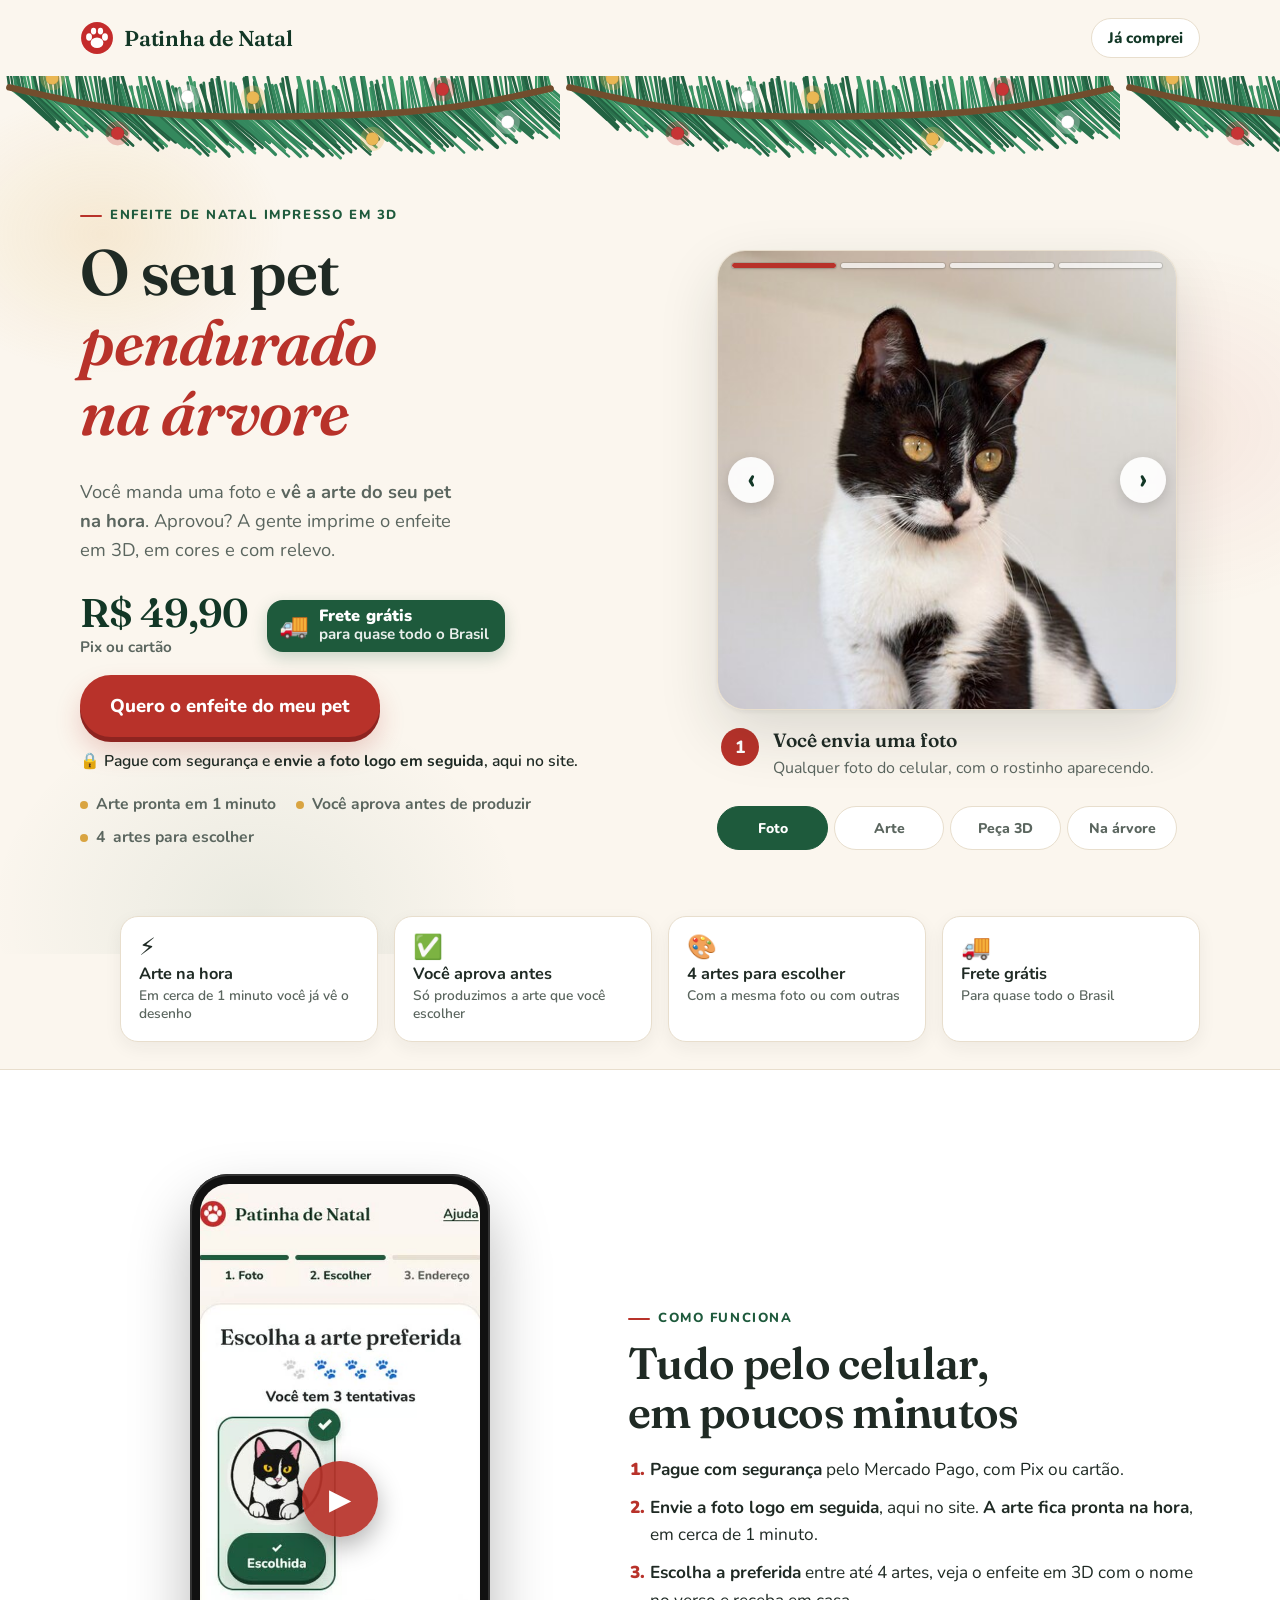
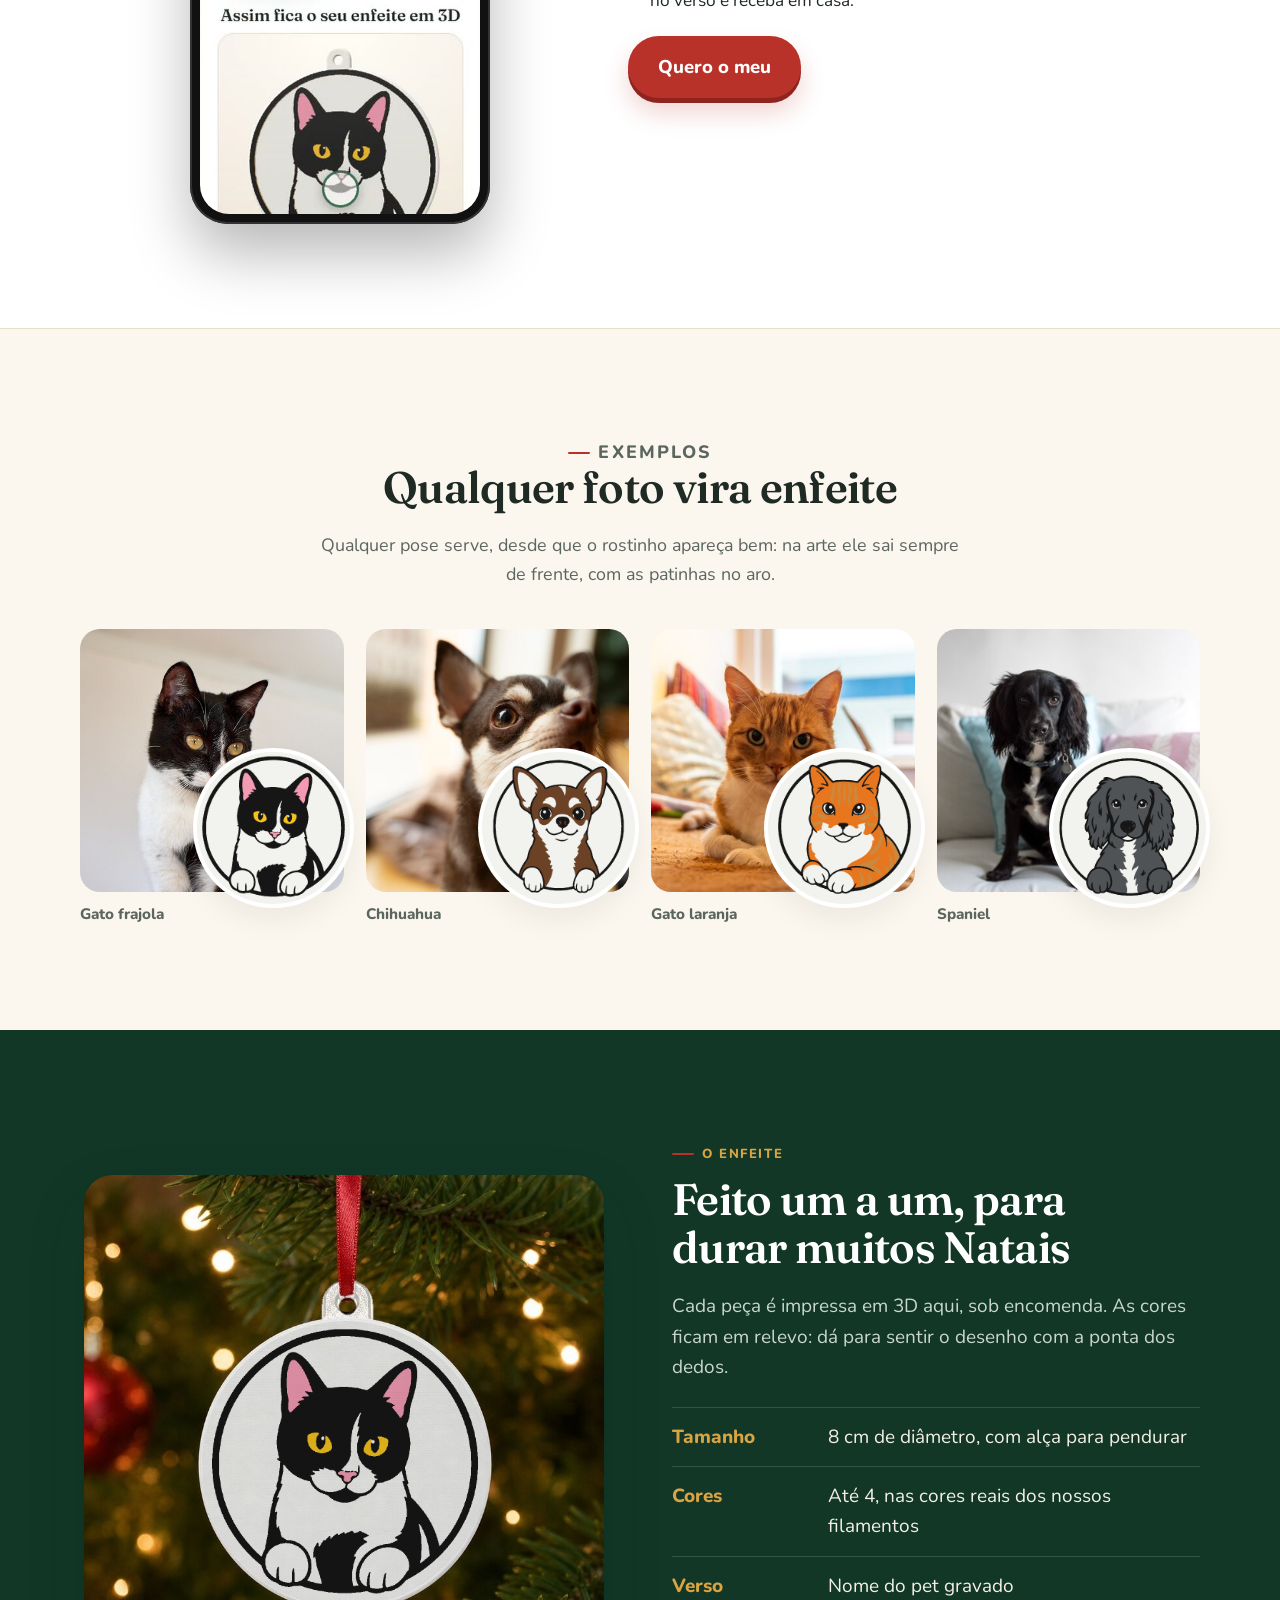
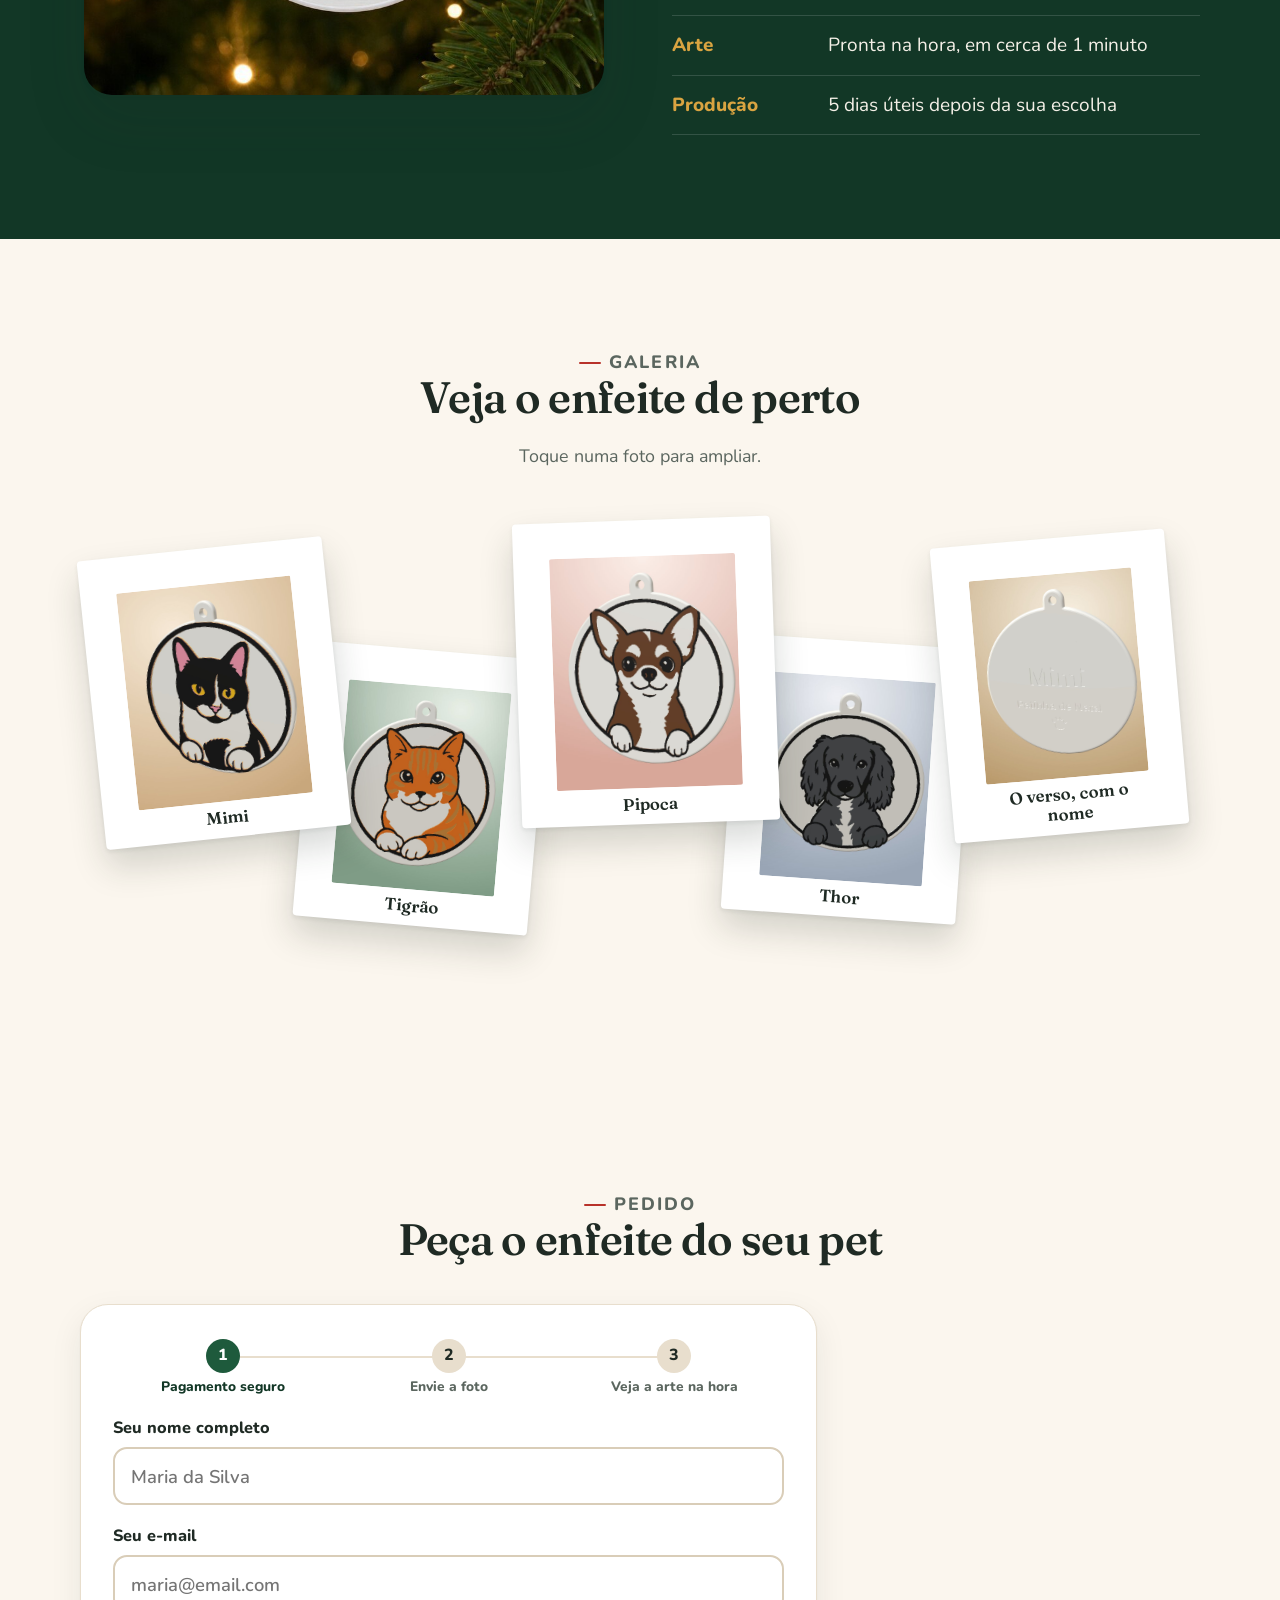
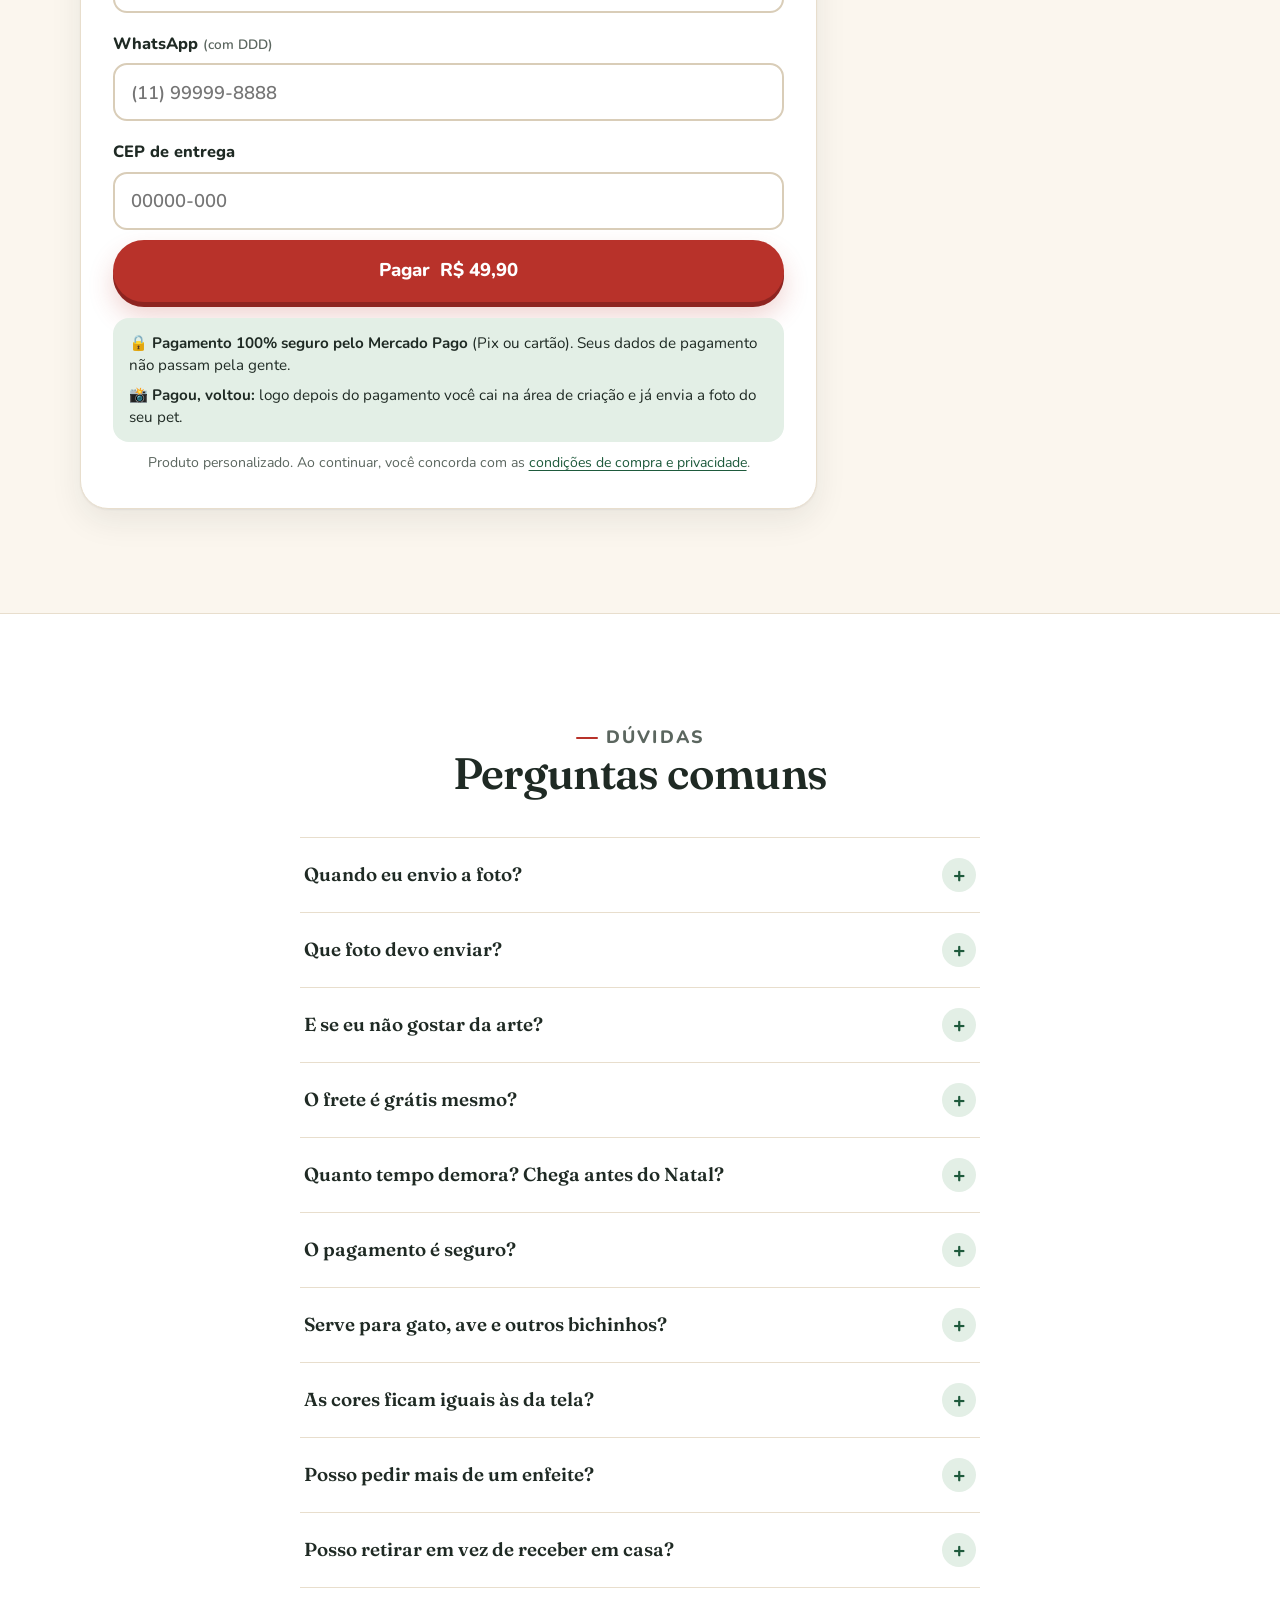
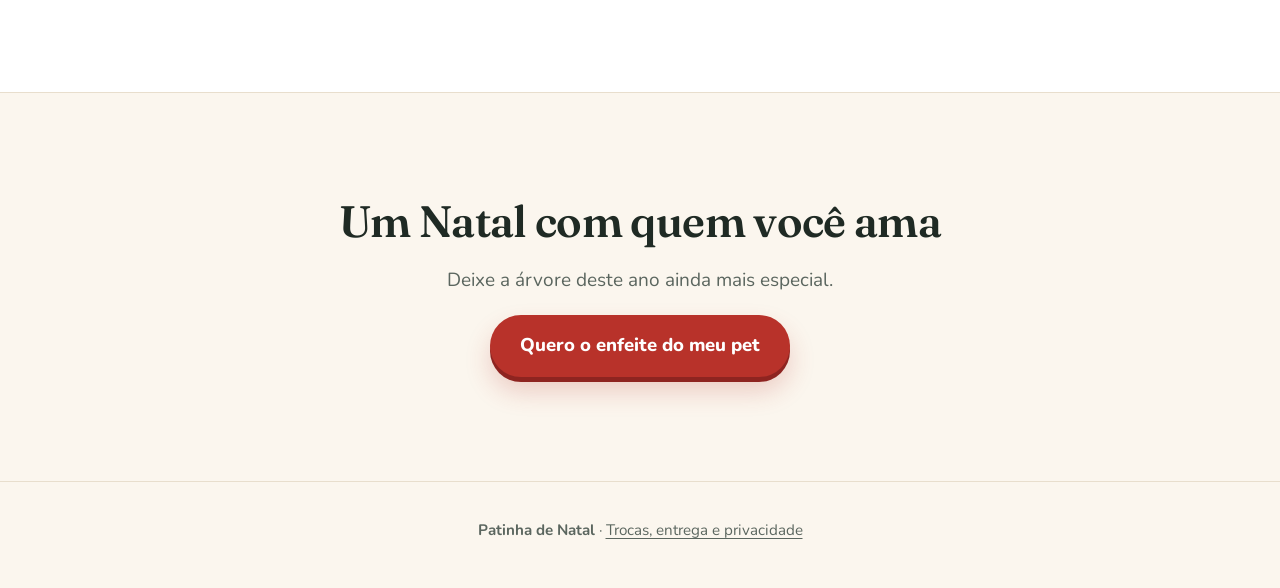
==== site/index.html @ 8779e6a4 "Arte na hora em destaque, nome no verso logo após escolher a arte, dicas sem sobreposição - Faixa de" ====
<!doctype html>
<html lang="pt-BR">
<head>
  <meta charset="utf-8">
  <meta name="viewport" content="width=device-width, initial-scale=1">
  <title>Patinha de Natal — o enfeite de Natal com a carinha do seu pet</title>
  <meta name="description" content="Envie uma foto do seu pet e receba em casa um enfeite de árvore de Natal impresso em 3D, com a carinha dele em relevo e cores.">
  <meta property="og:title" content="O enfeite de Natal com a carinha do seu pet">
  <meta property="og:description" content="Envie a foto, escolha a arte e receba em casa o enfeite impresso em 3D.">
  <meta property="og:image" content="img/exemplo-4-arte.png">
  <meta name="theme-color" content="#fbf6ee">
  <link rel="icon" href="img/favicon.svg" type="image/svg+xml">
  <link rel="preconnect" href="https://fonts.googleapis.com">
  <link rel="preconnect" href="https://fonts.gstatic.com" crossorigin>
  <link href="https://fonts.googleapis.com/css2?family=Fraunces:opsz,wght@9..144,600&family=Nunito:wght@600;700;800&display=swap" rel="stylesheet">
  <link rel="stylesheet" href="css/style.css">
</head>
<body>
  <div class="testbar" id="testbar" hidden>MODO DE TESTE ligado — os pedidos não são cobrados</div>

  <header class="topbar">
    <div class="wrap">
      <a class="brand" href="index.html"><img src="img/favicon.svg" alt="" width="34" height="34"><span data-marca>Patinha de Natal</span></a>
      <button class="pill" id="open-recover" type="button">Já comprei</button>
    </div>
  </header>

  <div class="resume" id="resume" hidden>
    <div class="wrap"><span id="resume-text"></span><a class="btn sm green" id="resume-go" href="criar.html"></a></div>
  </div>

  <main>
    <!-- topo -->
    <section class="hero">
      <div class="garland" aria-hidden="true"></div>
      <div class="wrap hero-grid">
        <div class="hero-copy">
          <p class="eyebrow">Enfeite de Natal impresso em 3D</p>
          <h1>O seu pet <em>pendurado na árvore</em></h1>
          <p class="lead">Você manda uma foto e <b>vê a arte do seu pet na hora</b>. Aprovou? A gente imprime o enfeite em 3D, em cores e com relevo.</p>
        </div>
        <div class="hero-offer">
          <p class="notice" data-aviso hidden></p>
          <div class="offer">
            <div class="price">
              <strong data-price>R$ 49,90</strong>
              <span>Pix ou cartão</span>
            </div>
            <p class="free-ship"><span aria-hidden="true">🚚</span> <b data-frete>Frete grátis</b><span data-frete-sub>para quase todo o Brasil</span></p>
          </div>
          <a class="btn hero-cta" href="#comprar">Quero o enfeite do meu pet</a>
          <p class="pay-then">🔒 Pague com segurança e <b>envie a foto logo em seguida</b>, aqui no site.</p>
          <ul class="trust">
            <li>Arte pronta em 1 minuto</li>
            <li>Você aprova antes de produzir</li>
            <li><span data-credits>4</span> artes para escolher</li>
          </ul>
        </div>

        <div class="stage" id="stage" aria-label="Da foto ao enfeite: veja a transformação">
          <div class="stage-frame">
            <div class="stage-bars" aria-hidden="true"><i></i><i></i><i></i><i></i></div>
            <div class="stage-layer stage-photo on" data-step="0"><img src="img/exemplo-4-foto.jpg" alt="Foto de um gato preto e branco de olhos amarelos"></div>
            <div class="stage-layer stage-art" data-step="1"><img src="img/exemplo-4-arte.png" alt="A arte criada a partir da foto"></div>
            <div class="stage-layer stage-3d" data-step="2" id="stage-3d"><div class="mockup stage-fallback"><img src="img/exemplo-4-arte.png" alt="O enfeite impresso"></div></div>
            <div class="stage-layer stage-tree" data-step="3"><div class="mockup"><img src="img/exemplo-4-arte.png" alt="O enfeite pendurado na árvore de Natal"></div></div>
            <div class="stage-scan" id="stage-scan"></div>
            <button class="stage-nav prev" type="button" data-nav="-1" aria-label="Etapa anterior">‹</button>
            <button class="stage-nav next" type="button" data-nav="1" aria-label="Próxima etapa">›</button>
            <span class="stage-hint" id="stage-hint" hidden><span aria-hidden="true">👆</span> Arraste para girar</span>
          </div>
          <div class="stage-caption" aria-live="polite">
            <span class="stage-num" id="stage-num">1</span>
            <div><strong id="stage-title">Você envia uma foto</strong><span id="stage-text">Qualquer foto do celular, com o rostinho aparecendo.</span></div>
          </div>
          <ol class="stage-steps">
            <li><button type="button" class="on" data-go="0">Foto</button></li>
            <li><button type="button" data-go="1">Arte</button></li>
            <li><button type="button" data-go="2">Peça 3D</button></li>
            <li><button type="button" data-go="3">Na árvore</button></li>
          </ol>
        </div>
      </div>
    </section>

    <!-- pontos fortes -->
    <section class="perks" aria-label="Por que pedir aqui">
      <ul class="wrap perks-grid">
        <li><span class="perk-ico" aria-hidden="true">⚡</span><b>Arte na hora</b><small>Em cerca de 1 minuto você já vê o desenho</small></li>
        <li><span class="perk-ico" aria-hidden="true">✅</span><b>Você aprova antes</b><small>Só produzimos a arte que você escolher</small></li>
        <li><span class="perk-ico" aria-hidden="true">🎨</span><b><span data-credits>4</span> artes para escolher</b><small>Com a mesma foto ou com outras</small></li>
        <li><span class="perk-ico" aria-hidden="true">🚚</span><b>Frete grátis</b><small>Para quase todo o Brasil</small></li>
      </ul>
    </section>

    <!-- como funciona (com o vídeo da criação) -->
    <section class="band" id="como-funciona">
      <div class="wrap video-grid">
        <div class="phone">
          <video id="demo-video" src="video/criacao.mp4" poster="video/criacao.jpg" muted loop playsinline preload="none" aria-label="Gravação da tela: a foto do gato vira arte e depois enfeite 3D"></video>
          <button class="video-play" type="button" id="video-play" aria-label="Assistir">▶</button>
        </div>
        <div class="video-copy">
          <p class="eyebrow">Como funciona</p>
          <h2>Tudo pelo celular, em poucos minutos</h2>
          <ol class="video-steps">
            <li><b>Pague com segurança</b> pelo Mercado Pago, com Pix ou cartão.</li>
            <li><b>Envie a foto logo em seguida</b>, aqui no site. <b>A arte fica pronta na hora</b>, em cerca de 1 minuto.</li>
            <li><b>Escolha a preferida</b> entre até <span data-credits>4</span> artes, veja o enfeite em 3D com o nome no verso e receba em casa.</li>
          </ol>
          <a class="btn" href="#comprar">Quero o meu</a>
        </div>
      </div>
    </section>

    <!-- exemplos -->
    <section id="exemplos">
      <div class="wrap">
        <div class="section-head">
          <p class="eyebrow">Exemplos</p>
          <h2>Qualquer foto vira enfeite</h2>
          <p>Qualquer pose serve, desde que o rostinho apareça bem: na arte ele sai sempre de frente, com as patinhas no aro.</p>
        </div>
        <div class="gallery">
          <figure class="sample"><img class="photo" src="img/exemplo-4-foto.jpg" alt="Foto de um gato preto e branco" loading="lazy"><img class="art" src="img/exemplo-4-arte.png" alt="Arte do gato preto e branco" loading="lazy"><figcaption>Gato frajola</figcaption></figure>
          <figure class="sample"><img class="photo" src="img/exemplo-1-foto.jpg" alt="Foto de um chihuahua" loading="lazy"><img class="art" src="img/exemplo-1-arte.png" alt="Arte do chihuahua" loading="lazy"><figcaption>Chihuahua</figcaption></figure>
          <figure class="sample"><img class="photo" src="img/exemplo-2-foto.jpg" alt="Foto de um gato laranja" loading="lazy"><img class="art" src="img/exemplo-2-arte.png" alt="Arte do gato laranja" loading="lazy"><figcaption>Gato laranja</figcaption></figure>
          <figure class="sample"><img class="photo" src="img/exemplo-3-foto.jpg" alt="Foto de um cachorro preto" loading="lazy"><img class="art" src="img/exemplo-3-arte.png" alt="Arte do cachorro preto" loading="lazy"><figcaption>Spaniel</figcaption></figure>
        </div>
      </div>
    </section>

    <!-- o produto -->
    <section class="band-pine">
      <div class="wrap product">
        <div class="mockup product-media"><img src="img/exemplo-4-arte.png" alt="Enfeite com o gato frajola pendurado numa árvore de Natal" loading="lazy"></div>
        <div>
          <p class="eyebrow">O enfeite</p>
          <h2>Feito um a um, para durar muitos Natais</h2>
          <p class="muted">Cada peça é impressa em 3D aqui, sob encomenda. As cores ficam em relevo: dá para sentir o desenho com a ponta dos dedos.</p>
          <ul class="specs">
            <li><b>Tamanho</b><span><span data-tamanho>7 cm</span> de diâmetro, com alça para pendurar</span></li>
            <li><b>Cores</b><span>Até 4, nas cores reais dos nossos filamentos</span></li>
            <li><b>Verso</b><span>Nome do pet gravado</span></li>
            <li><b>Arte</b><span>Pronta na hora, em cerca de 1 minuto</span></li>
            <li><b>Produção</b><span><span data-prazo>5 dias úteis</span> depois da sua escolha</span></li>
          </ul>
        </div>
      </div>
    </section>

    <!-- galeria de fotos reais: troque os arquivos img/galeria-1.jpg … galeria-5.jpg -->
    <section class="gallery-sec" id="galeria">
      <div class="wrap">
        <div class="section-head">
          <p class="eyebrow">Galeria</p>
          <h2>Veja o enfeite de perto</h2>
          <p>Toque numa foto para ampliar.</p>
        </div>
        <div class="polaroids" id="polaroids">
          <figure class="polaroid p1"><button type="button" aria-label="Ampliar foto 1"><img src="img/galeria-1.jpg" alt="Enfeite impresso do gato Mimi" loading="lazy"></button><figcaption>Mimi</figcaption></figure>
          <figure class="polaroid p2"><button type="button" aria-label="Ampliar foto 2"><img src="img/galeria-2.jpg" alt="Enfeite impresso do gato Tigrão" loading="lazy"></button><figcaption>Tigrão</figcaption></figure>
          <figure class="polaroid p3"><button type="button" aria-label="Ampliar foto 3"><img src="img/galeria-3.jpg" alt="Enfeite impresso da cachorrinha Pipoca" loading="lazy"></button><figcaption>Pipoca</figcaption></figure>
          <figure class="polaroid p4"><button type="button" aria-label="Ampliar foto 4"><img src="img/galeria-4.jpg" alt="Enfeite impresso do cachorro Thor" loading="lazy"></button><figcaption>Thor</figcaption></figure>
          <figure class="polaroid p5"><button type="button" aria-label="Ampliar foto 5"><img src="img/galeria-5.jpg" alt="Verso do enfeite com o nome gravado" loading="lazy"></button><figcaption>O verso, com o nome</figcaption></figure>
        </div>
      </div>
    </section>

    <!-- comprar -->
    <section id="comprar">
      <div class="wrap">
        <div class="section-head">
          <p class="eyebrow">Pedido</p>
          <h2>Peça o enfeite do seu pet</h2>
        </div>
        <div class="buy">
          <form class="card" id="checkout" novalidate>
            <ol class="flow" aria-label="Como funciona a compra">
              <li class="on"><span>1</span>Pagamento seguro</li>
              <li><span>2</span>Envie a foto</li>
              <li><span>3</span>Veja a arte na hora</li>
            </ol>
            <p class="alert info" data-aviso hidden></p>
            <div class="alert error" id="checkout-error" hidden role="alert"></div>
            <fieldset class="qty" id="qty" hidden>
              <legend>Quantos enfeites?</legend>
              <div class="qty-grid">
                <label class="qty-opt"><input type="radio" name="qty" value="0" checked>
                  <span><b>1 enfeite</b><strong data-price>R$ 49,90</strong></span></label>
                <label class="qty-opt"><input type="radio" name="qty" value="1">
                  <span><i class="qty-tag">🎁 para presentear</i><b>2 enfeites</b><strong id="qty2-total">R$ 62,80</strong><small>o 2º por <span data-extra-price>R$ 12,90</span></small></span></label>
              </div>
              <p class="qty-note" id="qty-note" hidden>O 2º pode ser de outro pet ou igual ao 1º. Você decide depois do pagamento.</p>
            </fieldset>
            <label class="field"><span>Seu nome completo</span>
              <input name="name" autocomplete="name" required maxlength="120" placeholder="Maria da Silva"></label>
            <label class="field"><span>Seu e-mail</span>
              <input name="email" type="email" inputmode="email" autocomplete="email" required maxlength="160" placeholder="maria@email.com"></label>
            <label class="field"><span>WhatsApp <small>(com DDD)</small></span>
              <input name="whatsapp" type="tel" inputmode="numeric" autocomplete="tel-national" required placeholder="(11) 99999-8888"></label>
            <fieldset class="delivery" id="delivery" hidden>
              <legend>Como você quer receber?</legend>
              <label class="choice"><input type="radio" name="delivery" value="correios" checked>
                <span><b>📦 Receber em casa</b><small id="ship-choice-label">Frete grátis para quase todo o Brasil</small></span></label>
              <label class="choice"><input type="radio" name="delivery" value="retirada">
                <span><b>🏠 Retirar em Cosmópolis</b><small id="pickup-label">Sem frete</small></span></label>
            </fieldset>
            <label class="field" id="cep-field"><span>CEP de entrega</span>
              <input name="cep" inputmode="numeric" autocomplete="postal-code" required placeholder="00000-000"></label>
            <p class="small muted" id="quote-status" style="margin:-8px 0 14px" aria-live="polite"></p>
            <div class="totals" id="totals" hidden>
              <div><span>Enfeite personalizado</span><span data-price>R$ 49,90</span></div>
              <div id="row-extra" hidden><span>2º enfeite</span><span data-extra-price>R$ 12,90</span></div>
              <div id="row-ship"><span>Frete <small class="muted" id="quote-label"></small></span><span id="quote-shipping"></span></div>
              <div class="total"><span>Total</span><span id="quote-total"></span></div>
            </div>
            <button class="btn block" type="submit" id="checkout-btn">Pagar <span id="btn-total" data-price>R$ 49,90</span></button>
            <div class="secure-box">
              <p><b>🔒 Pagamento 100% seguro pelo Mercado Pago</b> (Pix ou cartão). Seus dados de pagamento não passam pela gente.</p>
              <p><b>📸 Pagou, voltou:</b> logo depois do pagamento você cai na área de criação e já envia a foto do seu pet.</p>
            </div>
            <p class="consent">Produto personalizado. Ao continuar, você concorda com as <a href="politicas.html" target="_blank">condições de compra e privacidade</a>.</p>
          </form>

          <aside class="deadlines" id="deadlines" hidden>
            <h3>Para chegar antes do Natal</h3>
            <p class="small muted" style="margin:0">Último dia recomendado para pedir, por região:</p>
            <ul id="deadline-list"></ul>
            <p class="small muted" style="margin:12px 0 0">Datas recomendadas, com base nos prazos médios de entrega (não garantidas).</p>
          </aside>
        </div>
      </div>
    </section>

    <!-- dúvidas -->
    <section class="band faq">
      <div class="narrow">
        <div class="section-head">
          <p class="eyebrow">Dúvidas</p>
          <h2>Perguntas comuns</h2>
        </div>
        <details><summary>Quando eu envio a foto?</summary><p>Logo depois do pagamento: o Mercado Pago te traz de volta para cá e você já envia a foto. Se fechar a página sem querer, toque em “Já comprei”, no alto do site, e informe o e-mail e o WhatsApp da compra.</p></details>
        <details><summary>Que foto devo enviar?</summary><p>Uma foto com o rostinho do pet de frente, com boa luz e só ele na foto. Foto de celular funciona muito bem; o fundo não importa.</p></details>
        <details><summary>E se eu não gostar da arte?</summary><p>Você cria até <span data-credits>4</span> artes, com a mesma foto ou com outras, e escolhe a preferida. Se nenhuma ficar do seu agrado, fale com a gente pelo WhatsApp antes de finalizar: a gente resolve com você e, se não der certo, devolve o valor. Só produzimos depois da sua escolha.</p></details>
        <details><summary>O frete é grátis mesmo?</summary><p>Sim, para quase todo o Brasil. Só quando o envio para o seu CEP custa mais de <span data-free-up>R$ 20,00</span> você paga a diferença, e o valor aparece antes de pagar, assim que você digita o CEP.</p></details>
        <details><summary>Quanto tempo demora? Chega antes do Natal?</summary><p>A arte fica pronta na hora: cerca de 1 minuto depois de enviar a foto. O enfeite impresso nós produzimos em até <span data-prazo>5 dias úteis</span> depois que você escolhe a arte; depois vem o prazo de entrega, que aparece quando você digita o CEP. As datas para chegar antes do Natal são recomendadas: o transporte não depende de nós, então não conseguimos garantir o dia exato. Se estiver em cima da hora, prefira retirar.</p></details>
        <details><summary>O pagamento é seguro?</summary><p>Sim. O pagamento é feito no Mercado Pago, com Pix ou cartão. Os dados do seu cartão vão direto para eles e nunca passam pela gente.</p></details>
        <details><summary>Serve para gato, ave e outros bichinhos?</summary><p>Sim. Você escolhe se é gato, cachorro, ave ou roedor, e a arte é feita pensando nos detalhes de cada um, como a cor dos olhos dos gatos.</p></details>
        <details><summary>As cores ficam iguais às da tela?</summary><p>A prévia já mostra as cores dos filamentos que usamos. Como a peça é impressa em plástico, com relevo, pode haver pequenas diferenças de tom.</p></details>
        <details><summary>Posso pedir mais de um enfeite?</summary><p>Pode: o 2º enfeite sai por <span data-extra-price>R$ 12,90</span>. Escolha “2 enfeites” no pedido ou adicione depois de criar a arte. Ele pode ser de outro pet ou igual ao primeiro (com outro nome no verso) e vai no mesmo pacote, sem frete a mais.</p></details>
        <details><summary>Posso retirar em vez de receber em casa?</summary><p>Pode, sem frete: a retirada é no Studio Lina Palma, Rua 7 de Setembro, 433, Centro, Cosmópolis (SP). Avisamos pelo WhatsApp quando estiver pronto.</p></details>
      </div>
    </section>

    <section class="closing">
      <div class="narrow">
        <h2>Um Natal com quem você ama</h2>
        <p>Deixe a árvore deste ano ainda mais especial.</p>
        <a class="btn" href="#comprar">Quero o enfeite do meu pet</a>
      </div>
    </section>
  </main>

  <footer>
    <div class="wrap">
      <p><strong data-marca>Patinha de Natal</strong> · <a href="politicas.html">Trocas, entrega e privacidade</a>
        <span data-whatsapp-wrap hidden> · <a data-whatsapp="Olá! Tenho uma dúvida sobre o enfeite do meu pet." target="_blank" rel="noopener">Fale no WhatsApp</a></span></p>
      <p class="small" data-legal></p>
    </div>
  </footer>

  <div class="sticky-cta" id="sticky"><a class="btn block" href="#comprar">Pedir agora · <span data-price>R$ 49,90</span></a></div>

  <dialog id="lightbox" class="lightbox" aria-label="Foto ampliada">
    <button class="close" type="button" aria-label="Fechar" data-close>×</button>
    <figure><img id="lb-img" alt=""><figcaption id="lb-cap"></figcaption></figure>
    <div class="lb-nav">
      <button type="button" class="pill" data-lb="-1" aria-label="Foto anterior">‹ Anterior</button>
      <span id="lb-count" class="muted small"></span>
      <button type="button" class="pill" data-lb="1" aria-label="Próxima foto">Próxima ›</button>
    </div>
  </dialog>

  <dialog id="recover">
    <button class="close" type="button" aria-label="Fechar" data-close>×</button>
    <form class="inner" id="recover-form" novalidate>
      <h3>Continuar meu pedido</h3>
      <p class="muted">Informe os mesmos dados que você usou na compra.</p>
      <div class="alert error" id="recover-error" hidden role="alert"></div>
      <label class="field"><span>E-mail</span><input name="email" type="email" inputmode="email" autocomplete="email" required></label>
      <label class="field"><span>WhatsApp <small>(com DDD)</small></span><input name="whatsapp" type="tel" inputmode="numeric" autocomplete="tel-national" required></label>
      <button class="btn green block" type="submit">Entrar</button>
    </form>
  </dialog>

  <script src="js/config.js"></script>
  <script src="js/api.js"></script>
  <script src="js/vendor/earcut.min.js" defer></script>
  <script src="js/ornament3d.js" defer></script>
  <script src="js/landing.js"></script>
  <script src="js/stage.js" defer></script>
  <script src="js/gallery.js" defer></script>
</body>
</html>
---- site/css/style.css ----
/* Patinha de Natal — estilos
   Princípios: letra grande e legível, um assunto por bloco, muito respiro,
   alinhamentos firmes. Pensado para funcionar bem até para quem tem pouca prática com celular. */

:root {
  --bg: #fbf6ee;
  --surface: #ffffff;
  --ink: #1f2a24;
  --muted: #5b665f;
  --pine: #1e5a3c;
  --pine-deep: #123726;
  --pine-soft: #e3efe6;
  --berry: #b8322a;
  --berry-deep: #8e2420;
  --gold: #d9a441;
  --gold-soft: #fbf0d9;
  --line: #e8decd;
  --radius: 20px;
  --radius-lg: 28px;
  --shadow: 0 1px 2px rgba(31, 42, 36, 0.06), 0 12px 32px rgba(31, 42, 36, 0.08);
  --shadow-lg: 0 2px 4px rgba(31, 42, 36, 0.06), 0 24px 60px rgba(31, 42, 36, 0.14);
  --font-title: "Fraunces", Georgia, "Times New Roman", serif;
  --font-body: "Nunito", system-ui, -apple-system, "Segoe UI", Roboto, sans-serif;
  --gutter: 20px;
  --section: clamp(56px, 9vw, 104px);

  /* nomes antigos, ainda usados por algumas telas */
  --cream: var(--bg);
  --paper: var(--surface);
  --green: var(--pine);
  --green-dark: var(--pine-deep);
  --green-soft: var(--pine-soft);
  --red: var(--berry);
  --red-dark: var(--berry-deep);
}

* { box-sizing: border-box; }
html { scroll-behavior: smooth; -webkit-text-size-adjust: 100%; }
body {
  margin: 0;
  background: var(--bg);
  color: var(--ink);
  font-family: var(--font-body);
  font-size: 18px;
  line-height: 1.6;
  -webkit-font-smoothing: antialiased;
}
img, canvas { max-width: 100%; display: block; }
h1, h2, h3 { font-family: var(--font-title); font-weight: 600; line-height: 1.1; margin: 0 0 0.45em; text-wrap: balance; letter-spacing: -0.015em; }
h1 { font-size: clamp(2.4rem, 7.2vw, 4rem); }
h2 { font-size: clamp(1.9rem, 4.8vw, 2.75rem); }
h3 { font-size: 1.3rem; font-weight: 600; letter-spacing: -0.005em; }
p { margin: 0 0 1em; }
a { color: var(--pine); text-underline-offset: 3px; }
[hidden] { display: none !important; }
::selection { background: var(--gold-soft); }

.wrap { width: min(1120px, 100% - 2 * var(--gutter)); margin-inline: auto; }
.narrow { width: min(680px, 100% - 2 * var(--gutter)); margin-inline: auto; }
.center { text-align: center; }
.muted { color: var(--muted); }
.small { font-size: 0.9rem; }
.eyebrow {
  display: inline-flex; align-items: center; gap: 8px; margin: 0 0 14px;
  font: 800 0.82rem/1 var(--font-body); letter-spacing: 0.12em; text-transform: uppercase; color: var(--pine);
}
.eyebrow::before { content: ""; width: 22px; height: 2px; background: var(--berry); border-radius: 2px; }

/* ── botões ── */
.btn {
  display: inline-flex; align-items: center; justify-content: center; gap: 10px;
  min-height: 62px; padding: 14px 30px;
  border: 0; border-radius: 999px; cursor: pointer;
  font: 800 1.16rem/1.2 var(--font-body); text-decoration: none; text-align: center;
  background: var(--berry); color: #fff;
  box-shadow: 0 5px 0 var(--berry-deep), 0 14px 26px rgba(184, 50, 42, 0.22);
  transition: transform 0.08s ease, box-shadow 0.08s ease, background 0.15s;
}
.btn:hover { background: #c63a31; }
.btn:active { transform: translateY(4px); box-shadow: 0 1px 0 var(--berry-deep); }
:is(.btn, .field input, .field select, .field textarea, .linklike, .chip, .species button, .stage-steps button, summary):focus-visible {
  outline: 4px solid var(--gold); outline-offset: 3px;
}
.btn.block { display: flex; width: 100%; }
.btn.green { background: var(--pine); box-shadow: 0 5px 0 var(--pine-deep), 0 14px 26px rgba(30, 90, 60, 0.2); }
.btn.green:hover { background: #236845; }
.btn.green:active { box-shadow: 0 1px 0 var(--pine-deep); }
.btn.ghost { background: var(--surface); color: var(--pine-deep); box-shadow: inset 0 0 0 2px var(--pine), 0 3px 0 rgba(18, 55, 38, 0.15); }
.btn.ghost:hover { background: var(--pine-soft); }
.btn.sm { min-height: 50px; padding: 10px 20px; font-size: 1.02rem; }
.btn[disabled] { opacity: 0.5; cursor: not-allowed; }
.linklike {
  background: none; border: 0; padding: 8px 4px; cursor: pointer;
  font: 700 1rem var(--font-body); color: var(--pine-deep); text-decoration: underline; text-underline-offset: 3px;
}
.pill {
  display: inline-flex; align-items: center; gap: 6px; padding: 9px 16px; border-radius: 999px;
  border: 1.5px solid var(--line); background: var(--surface); color: var(--pine-deep);
  font: 800 0.95rem var(--font-body); text-decoration: none; cursor: pointer;
}
.pill:hover { border-color: var(--pine); }

/* ── topo ── */
.topbar { padding: 18px 0; }
.topbar .wrap { display: flex; align-items: center; justify-content: space-between; gap: 12px; }
.brand { display: inline-flex; align-items: center; gap: 10px; font: 600 1.35rem var(--font-title); color: var(--pine-deep); text-decoration: none; letter-spacing: -0.01em; }
.brand img { width: 34px; height: 34px; }

/* ── seções ── */
section { padding: var(--section) 0; }
.section-head { max-width: 640px; margin: 0 auto 40px; text-align: center; }
.section-head p { color: var(--muted); font-size: 1.12rem; margin: 0; }
.band { background: var(--surface); border-block: 1px solid var(--line); }
.band-pine { background: var(--pine-deep); color: #f3efe6; }
.band-pine h2, .band-pine h3 { color: #fff; }
.band-pine .muted, .band-pine .section-head p { color: #c9d6cd; }
.band-pine .eyebrow { color: var(--gold); }

/* ── hero ── */
.hero { padding: 12px 0 var(--section); }
.hero-grid { display: grid; gap: 28px; align-items: center; grid-template-areas: "copy" "stage" "offer"; }
.hero-copy { grid-area: copy; }
.hero-offer { grid-area: offer; }
.stage { grid-area: stage; }
.hero-copy .lead { font-size: 1.2rem; color: var(--muted); max-width: 34ch; margin: 0; }
.offer { display: flex; flex-wrap: wrap; align-items: center; gap: 14px 22px; margin-bottom: 24px; }
.price { display: grid; gap: 2px; }
.price strong { font: 600 2.5rem/1 var(--font-title); color: var(--pine-deep); letter-spacing: -0.02em; }
.price span { font-weight: 700; color: var(--muted); font-size: 0.95rem; }
.trust { list-style: none; padding: 0; margin: 0; display: flex; flex-wrap: wrap; gap: 8px 20px; font-weight: 700; color: var(--muted); font-size: 0.98rem; }
.trust li { display: inline-flex; align-items: center; gap: 8px; }
.trust li::before { content: ""; width: 8px; height: 8px; border-radius: 50%; background: var(--gold); }
.notice { display: inline-flex; align-items: center; gap: 10px; margin: 0 0 22px; padding: 10px 16px; border-radius: 14px; background: var(--gold-soft); color: #6a4b0b; font-weight: 800; font-size: 0.98rem; }

/* ── palco da transformação: foto → arte → peça 3D → na árvore ── */
.stage { width: min(460px, 100%); margin-inline: auto; }
.stage-frame {
  position: relative; aspect-ratio: 1; border-radius: var(--radius-lg); overflow: hidden;
  background: radial-gradient(120% 90% at 50% 0%, #fffdf8 0%, #f3ebdd 100%);
  box-shadow: var(--shadow-lg); border: 1px solid var(--line);
}
.stage-layer { position: absolute; inset: 0; display: grid; place-items: center; opacity: 0; visibility: hidden; transition: opacity 0.7s ease, transform 0.9s cubic-bezier(.2,.7,.2,1), visibility 0s 0.7s; }
.stage-layer.on { opacity: 1; visibility: visible; transition: opacity 0.7s ease, transform 0.9s cubic-bezier(.2,.7,.2,1); }
.stage-photo img { width: 100%; height: 100%; object-fit: cover; transform: scale(1.04); transition: transform 3s ease; }
.stage-photo.on img { transform: scale(1); }
.stage-art { transform: scale(0.92); }
.stage-art.on { transform: scale(1); }
.stage-art img { width: 80%; border-radius: 50%; background: #fff; box-shadow: 0 10px 30px rgba(31, 42, 36, 0.12); }
.stage-3d canvas { width: 100% !important; height: 100% !important; cursor: grab; touch-action: pan-y; }
.stage-3d canvas:active { cursor: grabbing; }
.stage-fallback, .stage-tree .mockup { width: 100%; height: 100%; border-radius: 0; box-shadow: none; }
.stage-tree { transform: scale(1.06); }
.stage-tree.on { transform: scale(1); }
.stage-scan {
  position: absolute; inset: 0; pointer-events: none; opacity: 0; z-index: 2;
  background: linear-gradient(90deg, transparent 0 44%, rgba(255, 255, 255, 0.95) 50%, transparent 56%);
  background-size: 240% 100%;
}
.stage-scan.run { animation: scan 0.9s ease forwards; }
@keyframes scan { 0% { opacity: 1; background-position: 130% 0; } 100% { opacity: 1; background-position: -30% 0; } }

/* barras de progresso (como "stories"): mostram que a apresentação anda sozinha */
.stage-bars { position: absolute; z-index: 3; top: 12px; left: 14px; right: 14px; display: grid; grid-template-columns: repeat(4, 1fr); gap: 5px; }
.stage-bars i { position: relative; height: 5px; border-radius: 5px; background: rgba(255, 255, 255, 0.7); overflow: hidden; box-shadow: 0 0 0 1px rgba(31, 42, 36, 0.12), 0 1px 3px rgba(0, 0, 0, 0.15); }
.stage-bars i::after { content: ""; position: absolute; inset: 0; background: var(--berry); transform: scaleX(0); transform-origin: left; }
.stage-bars i.done::after { transform: scaleX(1); }
.stage-bars i.run::after { animation: fill var(--dur, 3s) linear forwards; }
.stage-bars i.hold::after { transform: scaleX(1); opacity: 0.9; }
@keyframes fill { to { transform: scaleX(1); } }

.stage-nav {
  position: absolute; z-index: 3; top: 50%; width: 46px; height: 46px; margin-top: -23px; border-radius: 50%;
  border: 0; cursor: pointer; background: rgba(255, 255, 255, 0.92); color: var(--pine-deep);
  font: 700 1.9rem/1 var(--font-body); box-shadow: 0 4px 14px rgba(0, 0, 0, 0.16);
  display: grid; place-items: center; padding-bottom: 4px;
}
.stage-nav.prev { left: 10px; }
.stage-nav.next { right: 10px; }
.stage-nav:hover { background: #fff; }
.stage-hint {
  position: absolute; z-index: 3; bottom: 14px; left: 50%; transform: translateX(-50%); white-space: nowrap;
  padding: 8px 14px; border-radius: 999px; background: rgba(18, 55, 38, 0.86); color: #fff; font-weight: 800; font-size: 0.9rem;
  animation: nudge 1.6s ease-in-out infinite;
}
@keyframes nudge { 0%, 100% { transform: translateX(-50%); } 50% { transform: translateX(calc(-50% + 8px)); } }

.stage-caption { display: flex; gap: 14px; align-items: flex-start; margin: 18px 4px 0; min-height: 66px; }
.stage-num { flex: none; width: 38px; height: 38px; border-radius: 50%; background: var(--berry); color: #fff; display: grid; place-items: center; font: 800 1.1rem var(--font-body); }
.stage-caption strong { display: block; font: 600 1.2rem/1.25 var(--font-title); color: var(--ink); }
.stage-caption span { color: var(--muted); font-size: 1rem; }
.stage-caption .stage-num { color: #fff; font-size: 1.1rem; }
.stage-steps { display: grid; grid-template-columns: repeat(4, 1fr); gap: 6px; list-style: none; margin: 12px 0 0; padding: 0; }
.stage-steps button {
  width: 100%; min-height: 44px; padding: 8px 4px; border-radius: 999px; cursor: pointer; text-align: center;
  background: var(--surface); border: 1.5px solid var(--line); font: 800 0.88rem var(--font-body); color: var(--muted);
}
.stage-steps button.on { background: var(--pine); border-color: var(--pine); color: #fff; }

/* ── como funciona ── */
.steps { list-style: none; margin: 0; padding: 0; display: grid; gap: 28px; counter-reset: s; }
.steps li { display: grid; grid-template-columns: 56px 1fr; gap: 4px 18px; align-items: start; counter-increment: s; }
.steps .ico {
  grid-row: span 2; width: 56px; height: 56px; border-radius: 18px; display: grid; place-items: center;
  background: var(--pine-soft); color: var(--pine);
}
.steps .ico svg { width: 28px; height: 28px; }
.steps h3 { margin: 4px 0 0; }
.steps h3::before { content: counter(s) ". "; color: var(--berry); }
.steps p { margin: 0; color: var(--muted); }

/* ── exemplos ── */
.gallery { display: grid; grid-template-columns: repeat(2, 1fr); gap: 16px; }
.sample { margin: 0; position: relative; }
.sample .photo { width: 100%; aspect-ratio: 1; object-fit: cover; border-radius: var(--radius); }
.sample .art {
  position: absolute; right: -6px; bottom: 22px; width: 58%; aspect-ratio: 1; border-radius: 50%;
  background: #fff; box-shadow: 0 0 0 4px #fff, var(--shadow);
}
.sample figcaption { margin-top: 10px; font-weight: 800; color: var(--muted); font-size: 0.95rem; }

/* ── produto ── */
.product { display: grid; gap: 32px; align-items: center; }
.product-media.mockup { width: 100%; max-width: 520px; margin: 0 auto; border-radius: var(--radius-lg); box-shadow: var(--shadow-lg); }
.specs { list-style: none; margin: 24px 0 0; padding: 0; display: grid; gap: 0; }
.specs li { display: grid; grid-template-columns: 140px 1fr; gap: 16px; padding: 14px 0; border-top: 1px solid rgba(255, 255, 255, 0.14); }
.specs li:last-child { border-bottom: 1px solid rgba(255, 255, 255, 0.14); }
.specs b { color: var(--gold); font-weight: 800; }

/* ── galeria: polaroides espalhadas e sobrepostas ── */
.gallery-sec { overflow: hidden; }
.polaroids { position: relative; width: min(560px, 100%); margin: 0 auto; aspect-ratio: 1 / 1.32; }
.polaroid {
  position: absolute; margin: 0; padding: 3.2% 3.2% 0; background: #fff; border-radius: 4px;
  box-shadow: 0 2px 4px rgba(31, 42, 36, 0.08), 0 18px 34px rgba(31, 42, 36, 0.18);
  transform: rotate(var(--r)); transition: transform 0.5s cubic-bezier(.2,.8,.2,1), box-shadow 0.3s, opacity 0.6s;
}
.polaroid button { display: block; width: 100%; padding: 0; border: 0; background: none; cursor: zoom-in; }
.polaroid img { width: 100%; aspect-ratio: 4 / 5; object-fit: cover; border-radius: 2px; background: #eee; }
.polaroid figcaption { padding: 6px 4px 10px; text-align: center; font: 600 clamp(0.85rem, 3.4vw, 1.05rem) var(--font-title); color: var(--ink); }
.polaroid:hover, .polaroid:focus-within { transform: rotate(0deg) scale(1.04); z-index: 9 !important; box-shadow: 0 30px 50px rgba(31, 42, 36, 0.25); }
/* posições no celular (a maioria dos clientes) */
.p1 { left: 1%;  top: 0;   width: 52%; --r: -6deg; z-index: 2; }
.p2 { left: 46%; top: 3%;  width: 52%; --r: 5deg;  z-index: 1; }
.p3 { left: 21%; top: 27%; width: 56%; --r: -2deg; z-index: 6; }
.p4 { left: 0;   top: 51%; width: 50%; --r: 4deg;  z-index: 3; }
.p5 { left: 48%; top: 52%; width: 50%; --r: -5deg; z-index: 5; }
/* entrada suave ao rolar a página */
.polaroids.wait .polaroid { opacity: 0; transform: rotate(calc(var(--r) * 2.2)) translateY(30px) scale(0.94); }
.polaroids .polaroid:nth-child(2) { transition-delay: 0.08s; }
.polaroids .polaroid:nth-child(3) { transition-delay: 0.16s; }
.polaroids .polaroid:nth-child(4) { transition-delay: 0.24s; }
.polaroids .polaroid:nth-child(5) { transition-delay: 0.32s; }
.polaroids.ready .polaroid { transition-delay: 0s; }

.lightbox { width: min(560px, calc(100% - 20px)); background: var(--surface); }
.lightbox figure { margin: 0; padding: 14px 14px 0; }
.lightbox img { width: 100%; max-height: 72vh; object-fit: contain; border-radius: 10px; background: #f3eee5; }
.lightbox figcaption { text-align: center; padding: 10px 0 0; font: 600 1.15rem var(--font-title); }
.lightbox .close { z-index: 2; background: rgba(255, 255, 255, 0.9); border-radius: 50%; top: 20px; right: 20px; width: 44px; height: 44px; line-height: 1; }
.lb-nav { display: flex; justify-content: space-between; align-items: center; gap: 10px; padding: 12px 14px 16px; }

@media (min-width: 760px) {
  .polaroids { width: 100%; aspect-ratio: 2.4 / 1; }
  .p1 { left: 1%;  top: 8%;  width: 22%; }
  .p2 { left: 20%; top: 30%; width: 21%; }
  .p3 { left: 39%; top: 2%;  width: 23%; }
  .p4 { left: 58%; top: 28%; width: 21%; }
  .p5 { left: 77%; top: 6%;  width: 21%; }
}

/* ── comprar ── */
.buy { display: grid; gap: 24px; align-items: start; }
.deadlines { background: var(--surface); border: 1px solid var(--line); border-radius: var(--radius); padding: 22px; }
.deadlines h3 { margin-bottom: 4px; }
.deadlines ul { list-style: none; margin: 12px 0 0; padding: 0; }
.deadlines li { display: flex; justify-content: space-between; gap: 12px; padding: 10px 0; border-top: 1px solid var(--line); font-weight: 700; }
.deadlines li span:last-child { color: var(--pine-deep); }
.deadlines li.off span:last-child, .deadlines li.closed span:last-child { color: var(--muted); font-weight: 600; }

/* ── cartões e formulários ── */
.card { background: var(--surface); border: 1px solid var(--line); border-radius: var(--radius-lg); padding: 26px 22px; box-shadow: var(--shadow); }
.field { display: block; margin-bottom: 18px; }
.field > span { display: block; font-weight: 800; margin-bottom: 6px; font-size: 1.02rem; }
.field > span small { font-weight: 600; color: var(--muted); }
.field input, .field select, .field textarea {
  width: 100%; min-height: 58px; padding: 12px 16px;
  font: 600 1.15rem var(--font-body); color: var(--ink);
  background: #fff; border: 2px solid #d9cdb8; border-radius: 14px;
  transition: border-color 0.15s;
}
.field textarea { min-height: 96px; resize: vertical; }
.field input:focus, .field select:focus, .field textarea:focus { border-color: var(--pine); outline: none; }
.field input[readonly] { background: #f5f1e9; color: var(--muted); }
.row2 { display: grid; grid-template-columns: 1fr 1fr; gap: 12px; }
.row-num { display: grid; grid-template-columns: 1fr 1.4fr; gap: 12px; }
.alert { border-radius: 14px; padding: 13px 16px; font-weight: 700; margin: 0 0 18px; }
.alert.error { background: #fbe9e7; color: #8a1d17; border: 1.5px solid #f0bdb7; }
.alert.info { background: var(--gold-soft); color: #6a4b0b; border: 1.5px solid #efd59a; }
.alert.ok { background: var(--pine-soft); color: var(--pine-deep); border: 1.5px solid #b9d7c3; }
.secure { display: flex; align-items: center; justify-content: center; gap: 8px; margin: 16px 0 0; color: var(--muted); font-weight: 700; font-size: 0.95rem; text-align: center; }
.consent { font-size: 0.88rem; color: var(--muted); text-align: center; margin: 10px 0 0; }
.totals { background: var(--bg); border: 1.5px dashed var(--line); border-radius: 14px; padding: 12px 16px; margin: 0 0 18px; }
.totals div { display: flex; justify-content: space-between; gap: 12px; font-weight: 700; padding: 3px 0; }
.totals .total { border-top: 1.5px solid var(--line); margin-top: 6px; padding-top: 8px; font: 600 1.3rem var(--font-title); color: var(--pine-deep); }

/* ── entrega ou retirada ── */
.delivery { border: 0; margin: 0 0 18px; padding: 0; display: grid; gap: 10px; }
.delivery legend { font-weight: 800; margin-bottom: 8px; font-size: 1.02rem; padding: 0; }
.choice { display: flex; gap: 12px; align-items: center; padding: 14px 16px; border: 2px solid #d9cdb8; border-radius: 16px; cursor: pointer; background: #fff; }
.choice input { width: 24px; height: 24px; accent-color: var(--pine); flex: none; }
.choice b { display: block; font-size: 1.05rem; }
.choice small { display: block; color: var(--muted); font-weight: 600; font-size: 0.92rem; line-height: 1.35; }
.choice:has(input:checked) { border-color: var(--pine); background: var(--pine-soft); }
.pickup-box { background: var(--pine-soft); border: 1.5px solid #b9d7c3; border-radius: 16px; padding: 14px 16px; margin: 0 0 18px; font-weight: 700; }
.pickup-box a { font-weight: 800; }

.extras { display: flex; flex-wrap: wrap; align-items: center; justify-content: space-between; gap: 10px 14px; padding: 14px 16px; margin: 0 0 18px; border-radius: 16px; background: var(--gold-soft); border: 1.5px solid #efd59a; }
.extras b { display: block; font-size: 1.05rem; }
.extras small { display: block; color: #6a4b0b; font-weight: 700; font-size: 0.9rem; line-height: 1.4; }
.extras-text { flex: 1 1 150px; }
.extras-prices { flex-basis: 100%; margin: 0; padding-top: 8px; border-top: 1px dashed #e6c77f; font-weight: 800; font-size: 0.92rem; color: var(--pine-deep); }
.stepper { display: flex; align-items: center; gap: 6px; flex: none; }
.stepper button { width: 48px; height: 48px; border-radius: 50%; border: 2px solid var(--pine); background: #fff; color: var(--pine-deep); font: 800 1.6rem/1 var(--font-body); cursor: pointer; }
.stepper button:disabled { opacity: 0.35; cursor: not-allowed; }
.stepper output { min-width: 28px; text-align: center; font: 800 1.4rem var(--font-body); }

/* ── dúvidas ── */
.faq details { border-top: 1px solid var(--line); }
.faq details:last-of-type { border-bottom: 1px solid var(--line); }
.faq summary { cursor: pointer; padding: 20px 4px; font: 600 1.18rem var(--font-title); list-style: none; display: flex; justify-content: space-between; align-items: center; gap: 16px; }
.faq summary::-webkit-details-marker { display: none; }
.faq summary::after { content: "+"; flex: none; width: 34px; height: 34px; border-radius: 50%; display: grid; place-items: center; background: var(--pine-soft); color: var(--pine); font: 800 1.3rem/1 var(--font-body); }
.faq details[open] summary::after { content: "–"; }
.faq details p { padding: 0 4px 20px; margin: 0; color: var(--muted); max-width: 60ch; }

.closing { text-align: center; }
.closing p { color: var(--muted); }

footer { padding: 36px 0 120px; text-align: center; color: var(--muted); font-size: 0.95rem; border-top: 1px solid var(--line); }
footer a { color: var(--muted); }
footer p { margin: 0 0 6px; }

.sticky-cta {
  position: fixed; inset: auto 0 0 0; z-index: 20; padding: 10px var(--gutter) calc(10px + env(safe-area-inset-bottom));
  background: rgba(251, 246, 238, 0.95); border-top: 1px solid var(--line); backdrop-filter: blur(8px);
  transform: translateY(110%); transition: transform 0.25s ease;
}
.sticky-cta.show { transform: none; }
.sticky-cta .btn { min-height: 56px; }

/* ── enfeite com alça (usado no estúdio) ── */
.ornament { position: relative; width: min(300px, 74vw); aspect-ratio: 1; }
.ornament img { width: 100%; height: 100%; object-fit: cover; border-radius: 50%; background: #fff; box-shadow: 0 0 0 5px #fff, var(--shadow); }
.ornament.sm { width: 150px; }

/* ── janela (dialog) ── */
dialog { border: 0; border-radius: var(--radius-lg); padding: 0; width: min(480px, calc(100% - 28px)); max-height: 92vh; overflow-y: auto; box-shadow: 0 30px 80px rgba(0, 0, 0, 0.35); color: var(--ink); }
dialog::backdrop { background: rgba(18, 30, 24, 0.6); }
dialog .inner { padding: 28px 22px 24px; }
dialog .close { position: absolute; top: 8px; right: 10px; width: 48px; height: 48px; border: 0; background: none; font-size: 2rem; cursor: pointer; color: var(--muted); }

/* ── estúdio (criar.html) ── */
.app > section { padding: 8px 0 0; }
.progress { display: grid; grid-template-columns: repeat(3, 1fr); gap: 8px; list-style: none; padding: 0; margin: 6px 0 22px; }
.progress li { text-align: center; font-weight: 800; font-size: 0.92rem; color: var(--muted); }
.progress li::before { content: ""; display: block; height: 6px; border-radius: 99px; background: var(--line); margin-bottom: 8px; }
.progress li.on { color: var(--pine-deep); }
.progress li.on::before { background: var(--pine); }
.card > h2 { font-size: clamp(1.7rem, 5vw, 2.1rem); }

.paws { display: flex; justify-content: center; align-items: center; gap: 8px; font-weight: 800; margin: 0 0 18px; flex-wrap: wrap; }
.paws .paw { font-size: 1.5rem; line-height: 1; }
.paws .paw.used { filter: grayscale(1); opacity: 0.3; }

.species-title { font: 600 1.2rem var(--font-title); margin: 0 0 10px; text-align: center; }
.species { display: grid; grid-template-columns: repeat(4, 1fr); gap: 8px; margin: 0 0 18px; }
.species button {
  display: grid; justify-items: center; gap: 4px; padding: 12px 4px 10px; cursor: pointer;
  background: var(--surface); border: 2px solid var(--line); border-radius: 16px;
  font: 800 0.95rem var(--font-body); color: var(--ink);
}
.species button span { font-size: 2rem; line-height: 1.1; }
.species button:hover { border-color: var(--pine); }
.species button.on { border-color: var(--pine); background: var(--pine-soft); color: var(--pine-deep); box-shadow: inset 0 0 0 1px var(--pine); }

.drop {
  display: grid; place-items: center; gap: 6px; width: 100%; min-height: 230px; padding: 24px;
  border: 3px dashed var(--pine); border-radius: var(--radius); background: var(--pine-soft);
  cursor: pointer; text-align: center; color: var(--pine-deep); font: 800 1.3rem var(--font-body);
}
.drop:hover, .drop.over { background: #d4e8da; }
.drop.locked { opacity: 0.45; filter: grayscale(0.6); cursor: not-allowed; }
.drop .icon { font-size: 3.4rem; line-height: 1; }
.drop small { font: 600 1rem var(--font-body); color: var(--muted); }
.tips { display: grid; grid-template-columns: repeat(3, 1fr); gap: 10px; list-style: none; padding: 0; margin: 16px 0 0; }
.tips li { background: var(--bg); border: 1px solid var(--line); border-radius: 14px; padding: 12px 6px; text-align: center; font-weight: 700; font-size: 0.9rem; line-height: 1.3; }
.tips .icon { display: block; font-size: 1.7rem; }

.preview { position: relative; width: min(340px, 100%); margin: 0 auto 18px; border-radius: var(--radius); overflow: hidden; background: #000; }
.preview img { width: 100%; aspect-ratio: 1; object-fit: cover; }
.preview .working {
  position: absolute; inset: 0; display: grid; place-content: center; gap: 12px; text-align: center; padding: 20px;
  background: rgba(18, 55, 38, 0.84); color: #fff; font: 800 1.25rem var(--font-body);
}
.spinner { width: 58px; height: 58px; margin: 0 auto; border-radius: 50%; border: 6px solid rgba(255, 255, 255, 0.3); border-top-color: #fff; animation: spin 0.9s linear infinite; }
.spinner.dark { border-color: var(--line); border-top-color: var(--pine); }
@keyframes spin { to { transform: rotate(360deg); } }
.bar { height: 10px; border-radius: 99px; background: rgba(255, 255, 255, 0.3); overflow: hidden; width: 220px; margin: 0 auto; }
.bar i { display: block; height: 100%; width: 4%; background: var(--gold); border-radius: 99px; transition: width 1s linear; }

.arts { display: grid; grid-template-columns: repeat(2, 1fr); gap: 12px; margin: 0 0 20px; }
.art-card { background: var(--surface); border: 2px solid var(--line); border-radius: var(--radius); padding: 10px; text-align: center; position: relative; }
.art-card img { width: 100%; aspect-ratio: 1; object-fit: cover; border-radius: 50%; background: #fff; cursor: pointer; }
.art-card button { margin-top: 10px; width: 100%; }
.art-card.chosen { border-color: var(--pine); background: var(--pine-soft); }
.art-card.chosen::after {
  content: "✓"; position: absolute; top: -12px; right: -8px; width: 40px; height: 40px; border-radius: 50%;
  background: var(--pine); color: #fff; font: 900 1.4rem/40px var(--font-body); box-shadow: 0 4px 10px rgba(0, 0, 0, 0.2);
}
.again { display: grid; gap: 12px; margin-top: 8px; }

.viewer-block { margin: 6px 0 22px; text-align: center; }
.viewer-block h3 { margin-bottom: 10px; }
.viewer { position: relative; width: min(360px, 100%); aspect-ratio: 1; margin: 0 auto; border-radius: var(--radius); overflow: hidden; background: radial-gradient(120% 90% at 50% 0%, #fffdf8, #f0e7d8); border: 1px solid var(--line); }
.viewer canvas { width: 100% !important; height: 100% !important; cursor: grab; }
.viewer .loading { position: absolute; inset: 0; display: grid; place-content: center; gap: 10px; color: var(--muted); font-weight: 700; }
.viewer-note { font-size: 0.9rem; color: var(--muted); margin: 10px auto 0; max-width: 36ch; }

.timeline { list-style: none; padding: 0; margin: 20px 0; display: grid; gap: 10px; text-align: left; }
.timeline li { display: flex; gap: 12px; align-items: center; padding: 13px 16px; border-radius: 14px; background: var(--bg); border: 1px solid var(--line); font-weight: 700; color: var(--muted); }
.timeline li .dot { flex: none; width: 32px; height: 32px; border-radius: 50%; background: var(--line); display: grid; place-items: center; color: #fff; font-weight: 900; }
.timeline li.done { color: var(--pine-deep); background: var(--pine-soft); border-color: #b9d7c3; }
.timeline li.done .dot { background: var(--pine); }
.summary { text-align: left; background: var(--bg); border: 1.5px dashed var(--line); border-radius: 14px; padding: 14px 16px; }

.testbar { background: var(--gold); color: #3d2a00; text-align: center; font-weight: 800; padding: 8px 12px; font-size: 0.92rem; }

/* mockup: a arte aplicada na foto do enfeite impresso */
.mockup { position: relative; width: min(360px, 100%); aspect-ratio: 1; margin: 0 auto; border-radius: var(--radius); overflow: hidden; background: #1c2a1f url("../img/mockup-enfeite.jpg") center / cover; box-shadow: var(--shadow); }
.mockup img { position: absolute; left: 50.2%; top: 55.7%; width: 55%; aspect-ratio: 1; transform: translate(-50%, -50%); border-radius: 50%; object-fit: cover; mix-blend-mode: multiply; }
.mockup.sm { width: min(240px, 100%); }

/* pop-up de dicas de foto */
.tip-good { position: relative; border-radius: 16px; overflow: hidden; border: 4px solid var(--pine); }
.tip-good img { width: 100%; aspect-ratio: 4 / 3; object-fit: cover; }
.tip-bad { display: grid; grid-template-columns: 1fr 1fr; gap: 10px; margin: 12px 0 16px; }
.tip-bad figure { margin: 0; position: relative; border-radius: 14px; overflow: hidden; border: 4px solid var(--berry); }
.tip-bad img { width: 100%; aspect-ratio: 1; object-fit: cover; }
.tip-tag { position: absolute; left: 0; right: 0; bottom: 0; padding: 6px 8px; font-weight: 800; font-size: 0.9rem; color: #fff; text-align: center; line-height: 1.25; }
.tip-good .tip-tag { background: rgba(30, 90, 60, 0.92); font-size: 1.02rem; }
.tip-bad .tip-tag { background: rgba(184, 50, 42, 0.92); }
.tip-list { margin: 12px 0 0; padding: 0; list-style: none; display: grid; gap: 6px; font-weight: 700; }
.tip-list li::before { content: "✓ "; color: var(--pine); font-weight: 900; }

/* foto inteira na prévia (fotos compridas não parecem cortadas) */
.preview { background: #1d2a22; }
.preview img { aspect-ratio: auto; max-height: 62vh; width: 100%; object-fit: contain; }
.preview .working { min-height: 100%; }

/* enfeites adicionais */
.extras-list { display: grid; gap: 12px; margin: 6px 0 20px; }
.extra-card { display: grid; grid-template-columns: 76px 1fr; gap: 14px; align-items: center; padding: 14px; border: 2px solid var(--line); border-radius: var(--radius); background: #fff; }
.extra-card.ready { border-color: #b9d7c3; background: var(--pine-soft); }
.extra-card h3 { margin: 0 0 2px; font-size: 1.15rem; }
.extra-card p { margin: 0 0 10px; }
.extra-thumb { width: 76px; height: 76px; border-radius: 50%; background: var(--bg); display: grid; place-items: center; font-size: 2rem; overflow: hidden; border: 1px solid var(--line); }
.extra-thumb img { width: 100%; height: 100%; object-fit: cover; }
.extra-actions { display: flex; flex-wrap: wrap; gap: 8px; }
.extra-actions .btn { min-height: 46px; padding: 8px 16px; font-size: 0.98rem; }
.name-viewer { width: min(300px, 100%); }

/* ── telas maiores ── */
@media (min-width: 760px) {
  :root { --gutter: 32px; }
  body { font-size: 19px; }
  .hero { padding-top: 28px; }
  .hero-grid { grid-template-columns: 1.05fr 0.95fr; gap: 0 56px; grid-template-areas: "copy stage" "offer stage"; align-items: end; }
  .hero-copy { align-self: end; }
  .hero-offer { align-self: start; padding-top: 28px; }
  .steps { grid-template-columns: repeat(3, 1fr); gap: 36px; }
  .steps li { grid-template-columns: 1fr; }
  .steps .ico { grid-row: auto; margin-bottom: 12px; }
  .gallery { grid-template-columns: repeat(4, 1fr); gap: 22px; }
  .product { grid-template-columns: 1fr 1fr; gap: 64px; }
  .buy { grid-template-columns: 1.35fr 0.65fr; gap: 28px; }
  .card { padding: 34px 32px; }
  .sticky-cta { display: none; }
  footer { padding-bottom: 40px; }
  .arts { grid-template-columns: repeat(auto-fit, minmax(150px, 1fr)); }
}

@media (prefers-reduced-motion: reduce) {
  html { scroll-behavior: auto; }
  .stage-layer, .stage-scan.run, .stage-hint, .polaroid { transition: none; animation: none; }
  .polaroids.wait .polaroid { opacity: 1; transform: rotate(var(--r)); }
}

/* ── boas-vindas: dicas da foto ── */
dialog.onb { width: min(420px, calc(100% - 24px)); overflow: hidden; background: var(--bg, #fbf6ee); }
dialog.onb[open] { animation: onb-in .35s cubic-bezier(.2, .9, .3, 1.2); }
dialog.onb[open]::backdrop { animation: fade-in .3s ease; }
@keyframes onb-in { from { opacity: 0; transform: translateY(24px) scale(.96); } }
@keyframes fade-in { from { opacity: 0; } }
.onb-top { display: flex; justify-content: space-between; align-items: center; padding: 12px 12px 0 20px; }
.onb-count { font: 800 .85rem var(--font-body); color: var(--muted); letter-spacing: .04em; }
.onb-skip { min-height: 44px; padding: 0 14px; border: 0; border-radius: 999px; background: rgba(0, 0, 0, .06); color: var(--ink); font: 800 .95rem var(--font-body); cursor: pointer; }
.onb-note { margin: 10px 20px 0; padding: 10px 14px; border-radius: 14px; background: var(--gold-soft); font-weight: 700; font-size: .95rem; }
.onb-track { position: relative; height: 318px; }
.onb-slide { position: absolute; inset: 0; padding: 14px 20px 0; text-align: center; opacity: 0; transform: translateX(40px); transition: opacity .35s ease, transform .4s cubic-bezier(.2, .8, .3, 1); pointer-events: none; }
.onb-slide.past { transform: translateX(-40px); }
.onb-slide.on { opacity: 1; transform: none; pointer-events: auto; }
.onb-slide h3 { margin: 18px 0 6px; font-size: 1.45rem; }
.onb-slide p { margin: 0; color: var(--muted); font-size: 1.08rem; }
.onb-pair { display: grid; grid-template-columns: 1.25fr 1fr; gap: 12px; align-items: end; }
.onb-pair figure { position: relative; margin: 0; }
.onb-pair img { display: block; width: 100%; aspect-ratio: 3 / 4; object-fit: cover; border-radius: 18px; }
.onb-pair .good img { box-shadow: 0 0 0 4px var(--pine), 0 10px 24px rgba(0, 0, 0, .18); }
.onb-pair .bad img { aspect-ratio: 3 / 4.6; filter: saturate(.7); opacity: .85; box-shadow: 0 0 0 3px var(--berry); }
.onb-pair b { position: absolute; top: -10px; right: -8px; width: 42px; height: 42px; border-radius: 50%; display: grid; place-items: center; color: #fff; font: 900 1.4rem/1 var(--font-body); box-shadow: 0 4px 10px rgba(0, 0, 0, .2); }
.onb-pair .good b { background: var(--pine); }
.onb-pair .bad b { background: var(--berry); width: 36px; height: 36px; font-size: 1.15rem; }
.onb-slide.on .onb-pair b { animation: onb-pop .5s .25s both cubic-bezier(.3, 1.6, .5, 1); }
.onb-slide.on .onb-pair .bad b { animation-delay: .45s; }
.onb-slide.on .onb-pair .good img { animation: onb-breathe 3s 0.6s ease-in-out infinite; }
@keyframes onb-pop { from { transform: scale(0); } }
@keyframes onb-breathe { 50% { transform: scale(1.025); } }
.onb-magic { display: grid; grid-template-columns: 1fr auto 1fr; align-items: center; gap: 6px; padding-top: 18px; }
.onb-magic img { width: 100%; aspect-ratio: 1; object-fit: cover; border-radius: 50%; box-shadow: 0 8px 22px rgba(0, 0, 0, .16); background: #fff; }
.onb-magic img + .onb-spark + img { border-radius: 50%; box-shadow: 0 0 0 4px var(--gold), 0 8px 22px rgba(0, 0, 0, .16); }
.onb-spark { font-size: 1.8rem; }
.onb-slide.on .onb-spark { animation: onb-spark 1.4s ease-in-out infinite; }
.onb-slide.on .onb-magic img:last-child { animation: onb-pop .6s .35s both cubic-bezier(.3, 1.5, .5, 1); }
@keyframes onb-spark { 50% { transform: scale(1.35) rotate(15deg); } }
.onb-foot { display: flex; align-items: center; justify-content: space-between; gap: 12px; padding: 14px 20px 20px; }
.onb-dots { display: flex; gap: 7px; }
.onb-dots i { width: 9px; height: 9px; border-radius: 9px; background: var(--line); transition: width .3s, background .3s; }
.onb-dots i.on { width: 26px; background: var(--pine); }
.onb-foot .btn { min-width: 0; flex: 1; max-width: 230px; }
@media (max-height: 640px) { .onb-track { height: 300px; } .onb-pair { grid-template-columns: 1fr 1fr; } }
@media (prefers-reduced-motion: reduce) {
  dialog.onb[open], .onb-slide, .onb-slide.on * { animation: none !important; transition: none !important; }
}

/* ── oferta de mais enfeites (fim da criação) ── */
.upsell h2 { margin-top: 6px; }
.up-pair { position: relative; display: flex; justify-content: center; align-items: center; margin: 4px auto 14px; height: 150px; }
.up-pair .mockup { width: 120px; margin: 0; }
.up-pair .mockup:first-child { transform: rotate(-8deg) translateX(18px); }
.up-pair .mockup:nth-child(2) { transform: rotate(7deg) translateX(-18px); animation: up-swing 3.2s ease-in-out infinite; transform-origin: 50% 0; }
@keyframes up-swing { 50% { transform: rotate(-2deg) translateX(-18px); } }
.up-plus { position: absolute; left: 50%; bottom: 4px; transform: translateX(-50%); width: 40px; height: 40px; border-radius: 50%; background: var(--berry); color: #fff; font: 900 1.6rem/40px var(--font-body); box-shadow: 0 4px 12px rgba(0, 0, 0, .2); }
.up-price { margin: 4px 0 14px; }
.up-price strong { font: 600 2.2rem var(--font-title); color: var(--berry); }
.up-price span { color: var(--muted); font-weight: 700; }
.up-stepper { justify-content: center; margin: 0 0 16px; }
#up-offer .btn + .btn { margin-top: 10px; }
#up-waiting { padding: 10px 0 4px; }
@media (prefers-reduced-motion: reduce) { .up-pair .mockup:nth-child(2) { animation: none; } }

/* ── frete grátis e pagamento seguro (página de vendas) ── */
.free-ship { display: inline-flex; flex-wrap: wrap; align-items: center; gap: 4px 8px; margin: -8px 0 12px; padding: 9px 16px; border-radius: 999px; background: var(--pine); color: #fff; font-weight: 700; font-size: 1.02rem; box-shadow: 0 6px 16px rgba(30, 90, 60, .22); }
.free-ship b { font-weight: 900; letter-spacing: .01em; }
.free-ship span:last-child { opacity: .9; font-size: .95rem; }
.pay-then { margin: 0 0 16px; color: var(--ink); font-weight: 600; font-size: 1rem; }
.flow { list-style: none; display: grid; grid-template-columns: repeat(3, 1fr); gap: 6px; padding: 0; margin: 0 0 20px; counter-reset: none; }
.flow li { position: relative; display: flex; flex-direction: column; align-items: center; gap: 6px; text-align: center; font: 800 .86rem/1.2 var(--font-body); color: var(--muted); }
.flow li span { width: 34px; height: 34px; border-radius: 50%; display: grid; place-items: center; background: var(--line); color: var(--ink); font-size: 1rem; z-index: 1; }
.flow li.on { color: var(--pine-deep); }
.flow li.on span { background: var(--pine); color: #fff; }
.flow li + li::before { content: ""; position: absolute; top: 17px; right: 50%; width: 100%; height: 2px; background: var(--line); }
.secure-box { margin: 16px 0 0; padding: 14px 16px; border-radius: 16px; background: var(--pine-soft); font-size: .95rem; line-height: 1.45; }
.secure-box p { margin: 0; }
.secure-box p + p { margin-top: 8px; }

/* ── vídeo da criação ── */
.video-grid { display: grid; gap: 28px; align-items: center; }
.phone { position: relative; width: min(300px, 78vw); margin: 0 auto; aspect-ratio: 9 / 19.5; border-radius: 38px; padding: 10px; background: #111; box-shadow: 0 30px 60px rgba(0, 0, 0, .28), inset 0 0 0 2px #333; }
.phone video { width: 100%; height: 100%; object-fit: cover; border-radius: 29px; background: #fbf6ee; display: block; }
.video-play { position: absolute; inset: 0; margin: auto; width: 76px; height: 76px; border-radius: 50%; border: 0; background: rgba(184, 50, 42, .92); color: #fff; font-size: 1.8rem; cursor: pointer; box-shadow: 0 10px 26px rgba(0, 0, 0, .3); }
.video-steps { margin: 0 0 22px; padding-left: 1.3em; display: grid; gap: 10px; font-size: 1.08rem; }
.video-steps li::marker { color: var(--berry); font-weight: 900; }
@media (min-width: 860px) { .video-grid { grid-template-columns: 1fr 1.1fr; } }

/* ── aviso de pedido em andamento (página de vendas) ── */
.resume { background: var(--pine); color: #fff; font-weight: 700; }
.resume .wrap { display: flex; flex-wrap: wrap; align-items: center; justify-content: space-between; gap: 8px 14px; padding-top: 10px; padding-bottom: 10px; }
.resume .btn { background: #fff; color: var(--pine-deep); box-shadow: 0 3px 0 rgba(0, 0, 0, .2); }
.paid-banner { display: flex; flex-direction: column; gap: 2px; margin: 0 0 16px; padding: 12px 16px; border-radius: 16px; background: var(--pine-soft); color: var(--pine-deep); font-weight: 800; text-align: center; }
.paid-banner small { font-weight: 600; color: var(--muted); font-size: .9rem; }
.done-next { margin: 4px 0 14px; color: var(--muted); }

/* ══ revisão visual: topo, pedido e botões que não quebram linha ══ */
.btn, .pill { white-space: nowrap; }
.hero { position: relative; overflow: hidden; padding-top: 70px;
  background:
    radial-gradient(260px 200px at 8% 18%, rgba(217, 164, 65, .16), transparent 70%),
    radial-gradient(320px 260px at 92% 40%, rgba(184, 50, 42, .08), transparent 70%),
    radial-gradient(380px 300px at 20% 95%, rgba(30, 90, 60, .08), transparent 70%); }
.garland { position: absolute; top: -14px; left: 0; right: 0; height: 88px; pointer-events: none;
  background: url("../img/galho.svg") repeat-x 0 0 / 300px auto; opacity: .95; }
.hero h1 em { font-style: italic; color: var(--berry); }
.hero-copy .lead { font-size: 1.15rem; }
.offer { align-items: center; gap: 10px 18px; margin-bottom: 16px; }
.free-ship { margin: 0; flex-direction: column; align-items: flex-start; gap: 0; border-radius: 16px; padding: 8px 16px; line-height: 1.25; }
.free-ship [data-frete-sub] { font-size: .86rem; opacity: .9; font-weight: 700; }
.hero-cta { width: 100%; max-width: 420px; }
.pay-then { margin: 12px 0 18px; font-size: .98rem; }
.stage { width: min(400px, 100%); }

/* quantos enfeites */
.qty { border: 0; padding: 0; margin: 0 0 20px; }
.qty legend { font-weight: 800; margin-bottom: 8px; padding: 0; }
.qty-grid { display: grid; grid-template-columns: 1fr 1fr; gap: 10px; }
.qty-opt { position: relative; display: block; cursor: pointer; }
.qty-opt input { position: absolute; opacity: 0; }
.qty-opt > span { display: flex; flex-direction: column; align-items: center; justify-content: center; gap: 2px; height: 100%; min-height: 96px; padding: 14px 8px 10px; border: 2px solid var(--line); border-radius: 16px; background: #fff; text-align: center; transition: border-color .15s, background .15s; }
.qty-opt b { font-size: 1.05rem; }
.qty-opt strong { font: 600 1.35rem/1.1 var(--font-title); color: var(--pine-deep); }
.qty-opt small { color: var(--muted); font-weight: 700; font-size: .82rem; }
.qty-opt input:checked + span { border-color: var(--pine); background: var(--pine-soft); box-shadow: inset 0 0 0 1px var(--pine); }
.qty-opt input:focus-visible + span { outline: 3px solid var(--gold); outline-offset: 2px; }
.qty-tag { position: absolute; top: -10px; left: 50%; transform: translateX(-50%); padding: 2px 10px; border-radius: 999px; background: var(--berry); color: #fff; font: 800 .72rem/1.6 var(--font-body); font-style: normal; text-transform: uppercase; letter-spacing: .04em; white-space: nowrap; }
.qty-note { margin: 8px 0 0; font-size: .9rem; color: var(--muted); }

/* oferta do 2º enfeite */
.up-lead { margin: 0 0 16px; font-size: 1.12rem; }
.up-lead strong { font: 600 1.6rem var(--font-title); color: var(--berry); }
.up-options { display: grid; gap: 10px; margin-bottom: 12px; }
.up-option { display: grid; grid-template-columns: auto 1fr auto; align-items: center; gap: 12px; width: 100%; padding: 14px; border: 2px solid var(--line); border-radius: 18px; background: #fff; color: var(--ink); text-align: left; cursor: pointer; font: inherit; transition: border-color .15s, transform .1s; }
.up-option:hover { border-color: var(--pine); }
.up-option:active { transform: scale(.98); }
.up-option:disabled { opacity: .55; cursor: wait; }
.up-option.busy { opacity: 1; border-color: var(--pine); }
.up-ico { font-size: 1.8rem; }
.up-text b { display: block; font-size: 1.05rem; }
.up-text small { display: block; color: var(--muted); font-weight: 600; font-size: .88rem; line-height: 1.3; }
.up-cta { padding: 9px 12px; border-radius: 999px; background: var(--pine); color: #fff; font-weight: 800; font-size: .92rem; white-space: nowrap; }
.none-liked { margin: 14px 0 0; font-size: .95rem; color: var(--muted); }

/* telas bem estreitas (≤ 360 px) */
@media (max-width: 360px) {
  .btn { padding-inline: 18px; font-size: 1rem; }
  .pill { padding: 8px 12px; font-size: .88rem; }
  .brand { font-size: 1.15rem; gap: 8px; }
  .brand img { width: 28px; height: 28px; }
  .price strong { font-size: 2.1rem; }
  .qty-opt strong { font-size: 1.2rem; }
  .up-option { grid-template-columns: auto 1fr; }
  .up-cta { grid-column: 1 / -1; justify-self: stretch; text-align: center; }
}
@media (min-width: 760px) {
  .hero { padding-top: 96px; }
  .garland { height: 120px; background-size: 420px auto; top: -18px; }
  .hero-cta { width: auto; }
  .stage { width: min(460px, 100%); }
}
.brand span { white-space: nowrap; }
.garland { background: url("../img/galho.svg") no-repeat 50% 0 / max(100%, 560px) auto; height: 110px; top: -22px; }
/* celular: preço e botão logo depois do título; a transformação vem em seguida */
.hero-grid { grid-template-areas: "copy" "offer" "stage"; gap: 22px; }
.hero-copy .lead { margin-bottom: 0; }
@media (max-width: 360px) {
  h1 { font-size: 2.15rem; }
  .brand { font-size: 1.08rem; }
  .topbar .wrap { gap: 8px; }
}
@media (min-width: 760px) {
  .hero-grid { grid-template-areas: "copy stage" "offer stage"; gap: 0 56px; }
  .garland { height: 150px; top: -30px; background-size: max(100%, 900px) auto; }
}
.hero { padding-top: 92px; }
.garland { top: -24px; height: 120px; background: url("../img/galho.svg") no-repeat 50% 0 / 100% auto; }
@media (min-width: 560px) { .garland { background: url("../img/galho.svg") repeat-x 0 0 / 560px auto; height: 140px; top: -26px; } }
@media (min-width: 760px) { .hero { padding-top: 120px; } .garland { height: 150px; top: -26px; } }
.free-ship { display: grid; grid-template-columns: auto auto; grid-template-rows: auto auto; column-gap: 10px; align-items: center; padding: 8px 16px 8px 12px; }
.free-ship > span[aria-hidden] { grid-row: 1 / 3; font-size: 1.5rem; }
.free-ship b { line-height: 1.1; }
/* dicas: telas empilhadas na mesma célula (a altura acompanha o conteúdo, sem sobrepor texto) */
.onb-track { display: grid; height: auto !important; }
.onb-slide { position: relative; inset: auto; grid-area: 1 / 1; padding-bottom: 4px; }
.onb-pair img { max-height: 34vh; }
.onb-pair .bad img { max-height: 30vh; }
/* pontos fortes */
.perks { padding: 0 0 8px; margin-top: calc(var(--section) * -0.55); position: relative; z-index: 2; }
.perks-grid { list-style: none; display: grid; grid-template-columns: 1fr 1fr; gap: 10px; }
.perks-grid li { display: flex; flex-direction: column; gap: 2px; padding: 14px 14px 12px; border-radius: 18px; background: #fff; border: 1px solid var(--line); box-shadow: 0 6px 18px rgba(31, 42, 36, .06); }
.perk-ico { font-size: 1.5rem; line-height: 1; margin-bottom: 4px; }
.perks-grid b { font-size: 1.02rem; line-height: 1.2; }
.perks-grid small { color: var(--muted); font-weight: 600; font-size: .86rem; line-height: 1.3; }
@media (min-width: 760px) { .perks-grid { grid-template-columns: repeat(4, 1fr); gap: 16px; } .perks-grid li { padding: 18px; } }
.name-field { margin: 14px 0 6px; }
.name-field input { font-size: 1.15rem; }
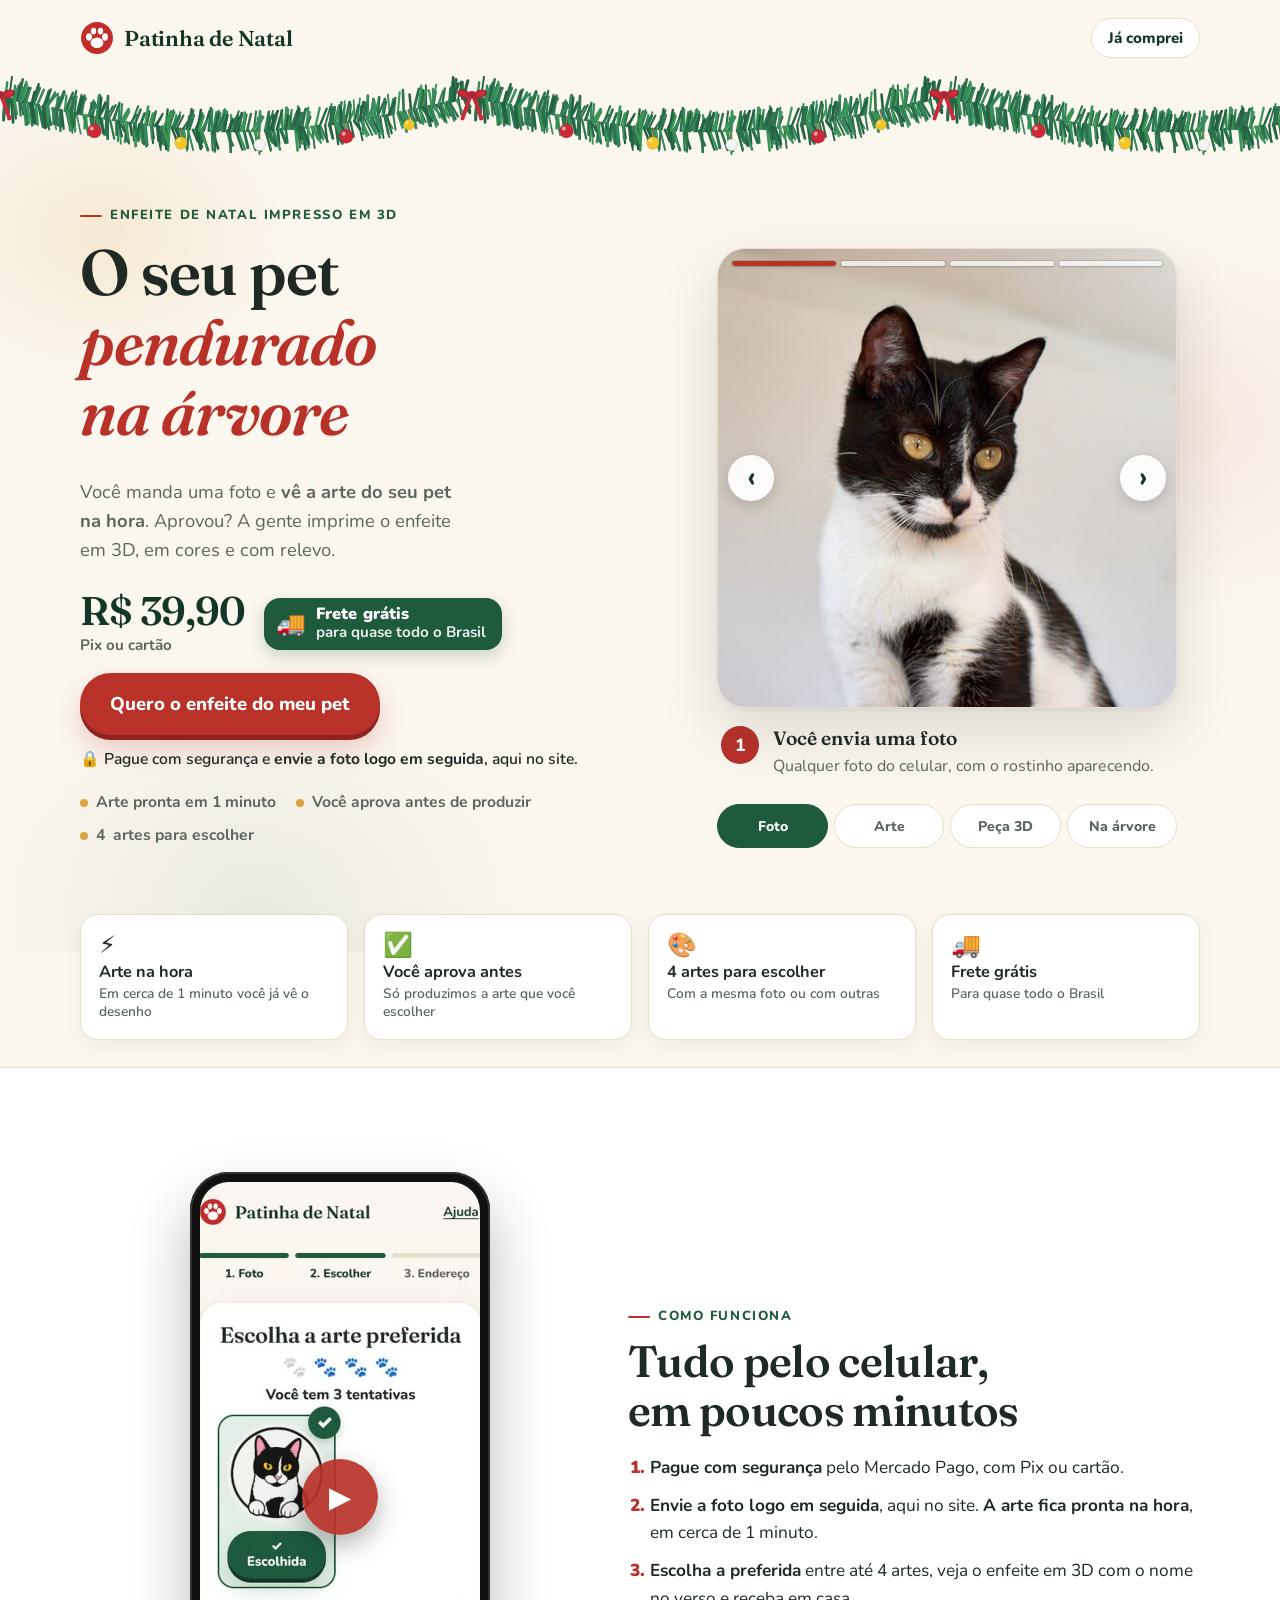
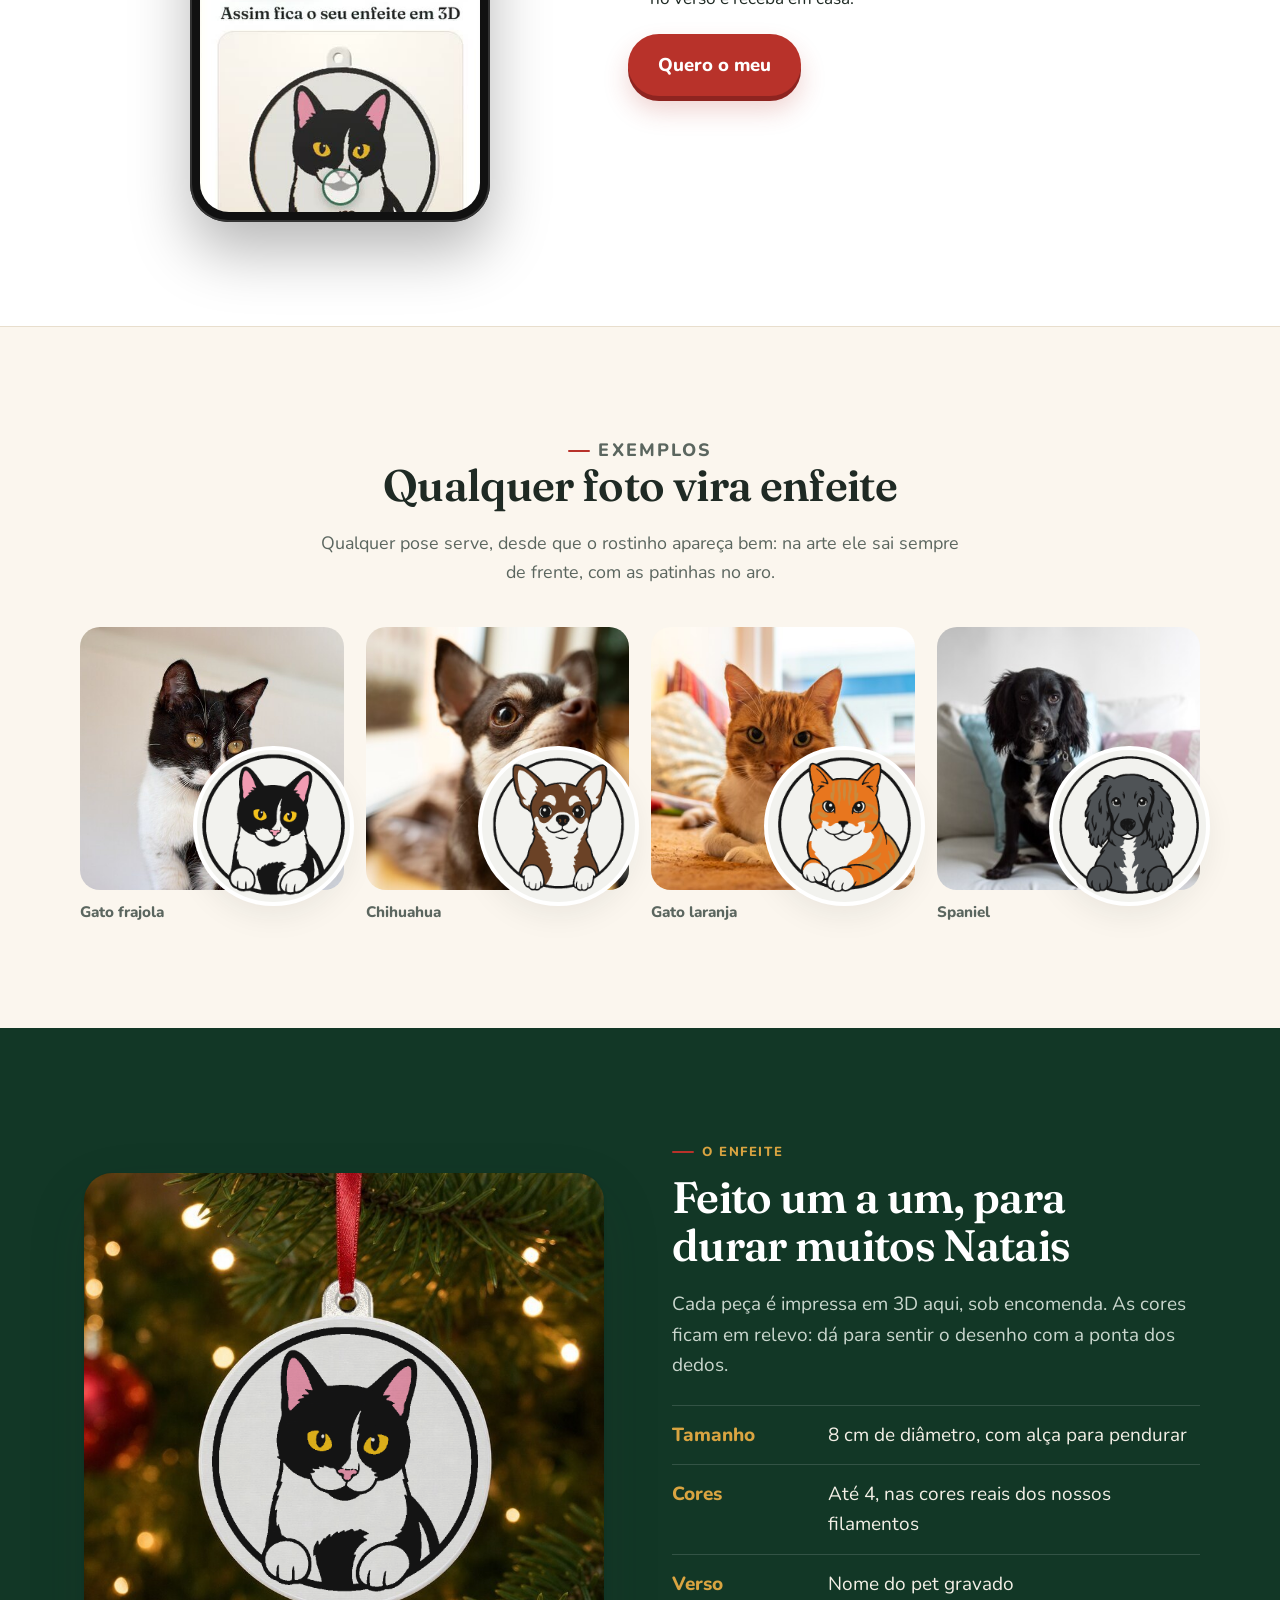
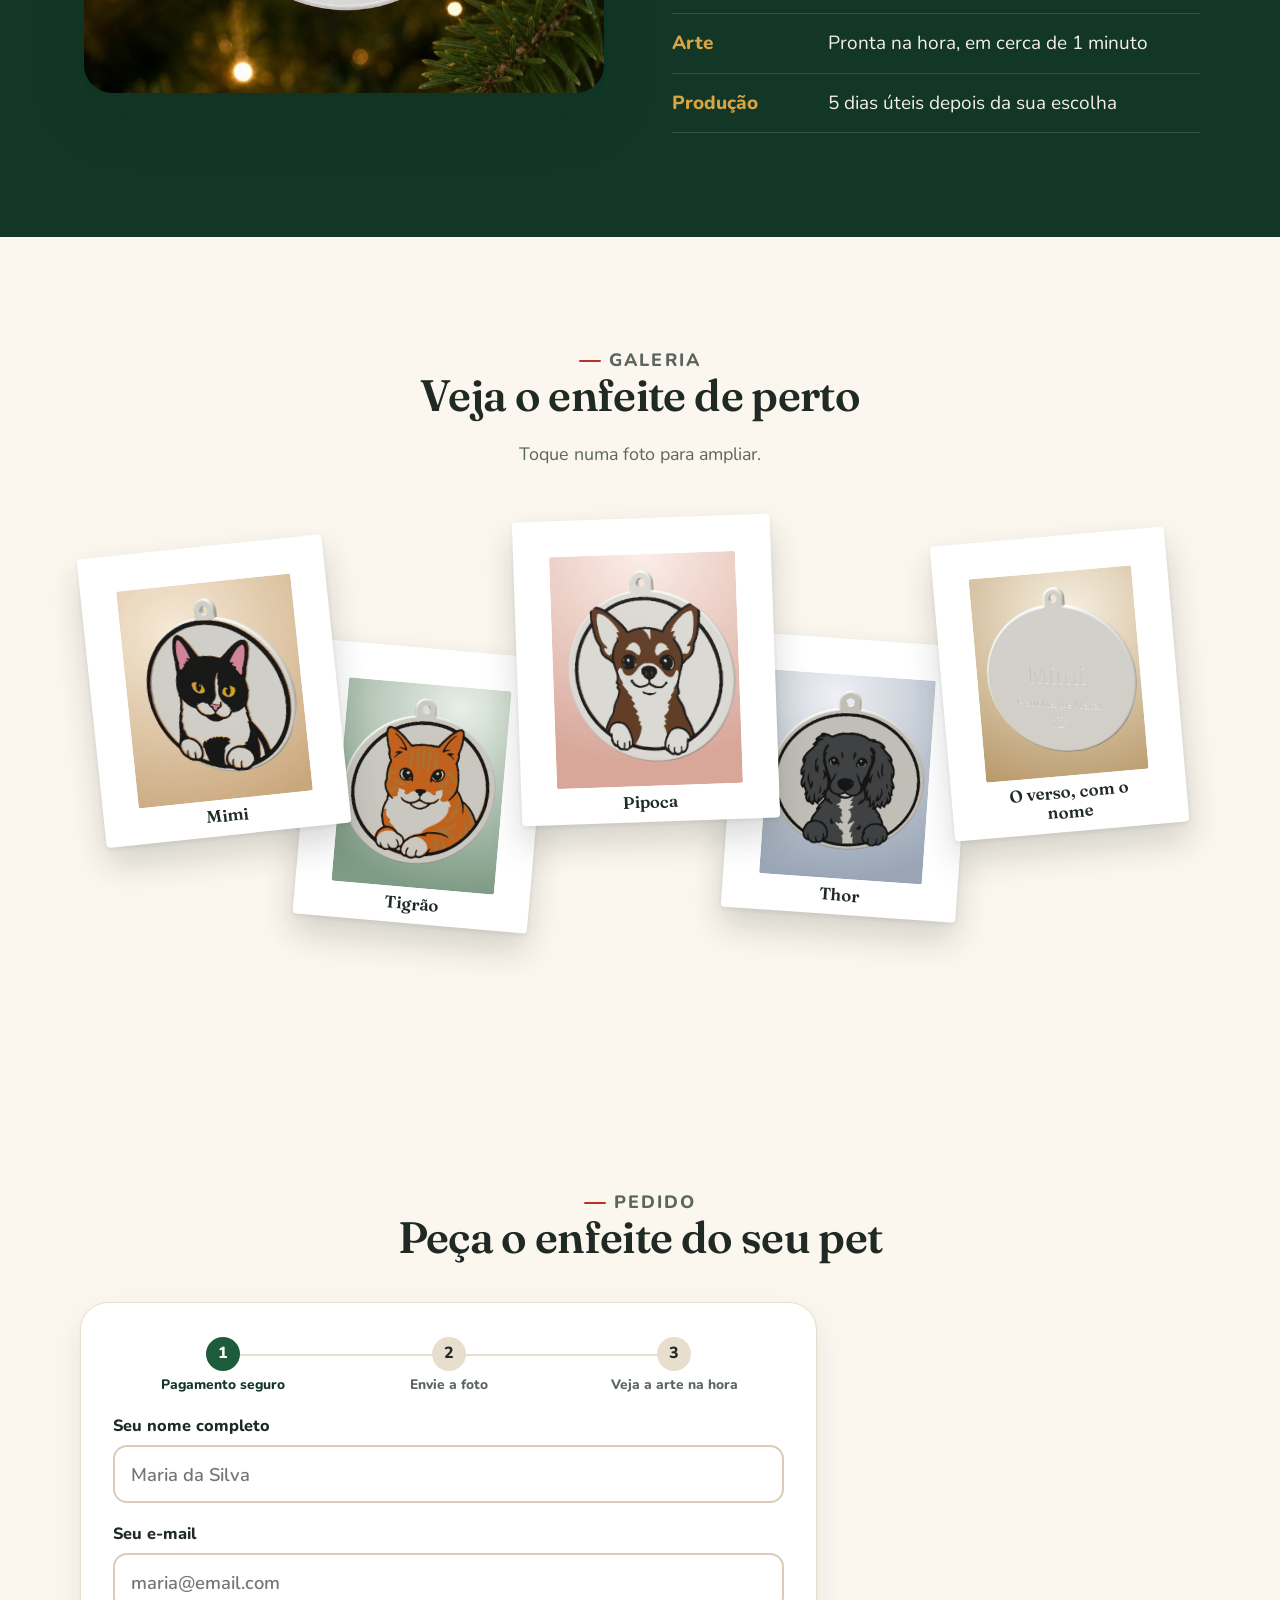
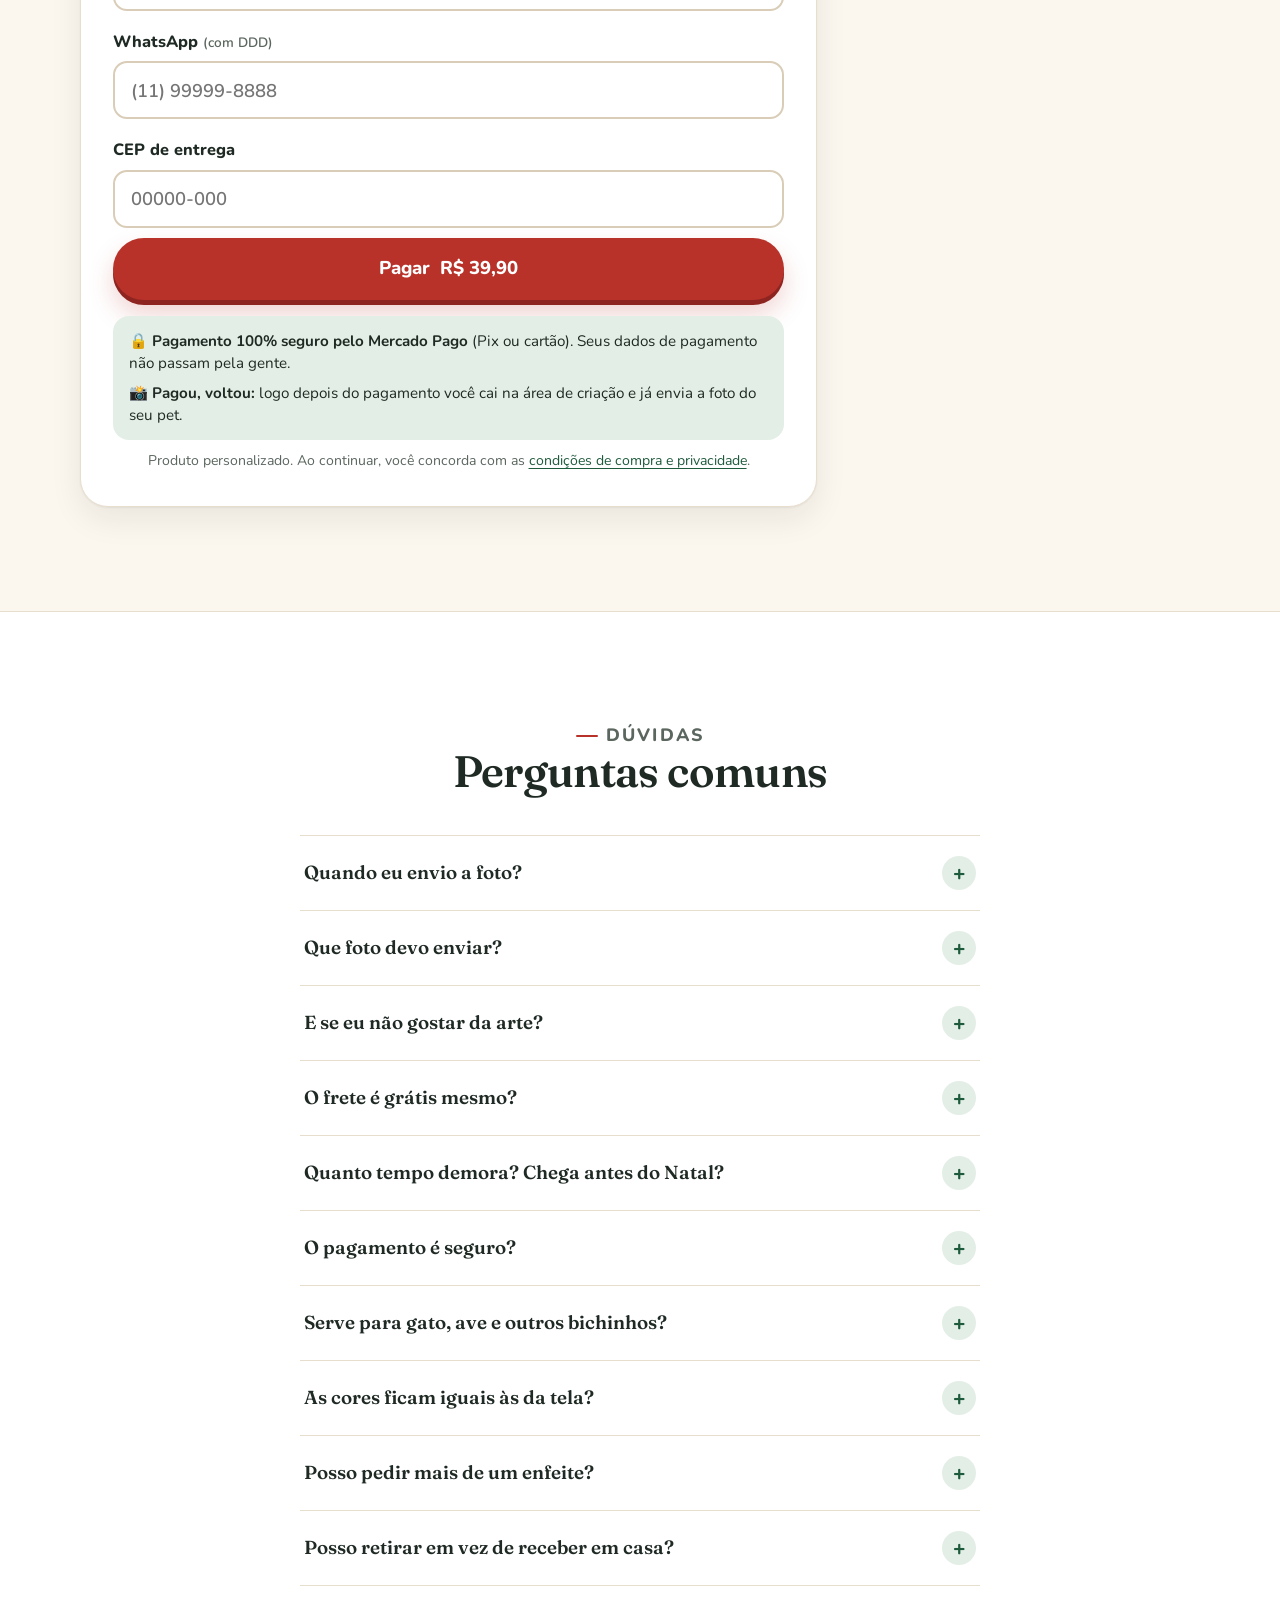
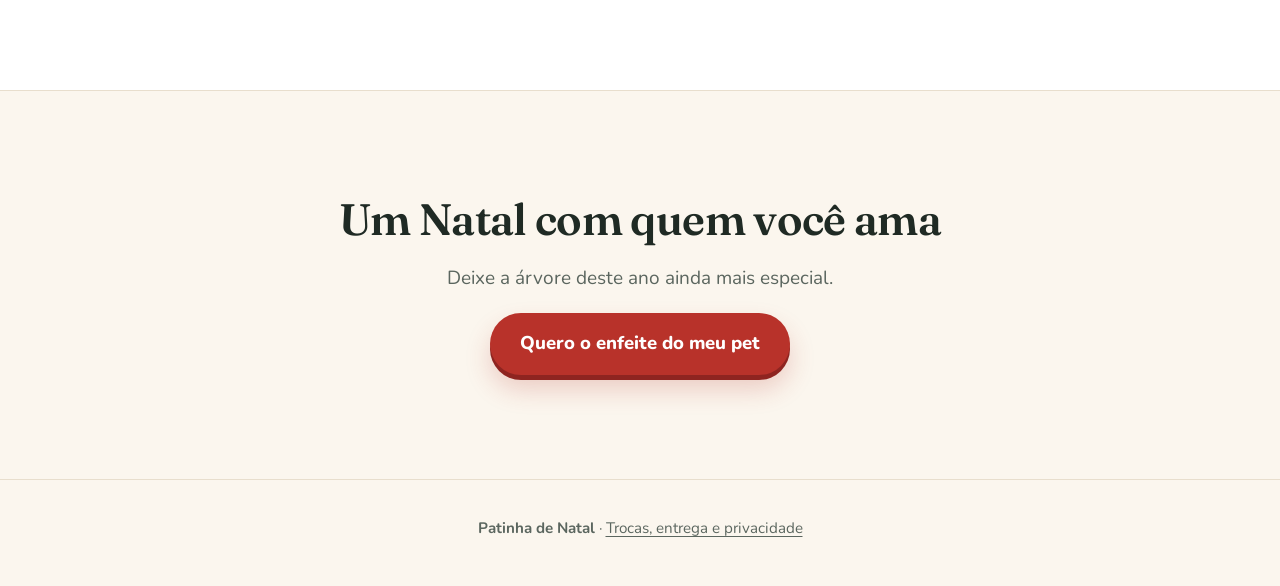
==== commit 4d38ed96: "Escada de kits (1 por 39,90 · 2 por 59,90 · 3 por 74,90 · 4 por 89,90), guirlanda que emenda, aviso " ====
--- a/site/index.html
+++ b/site/index.html
@@ -25,8 +25,11 @@
     </div>
   </header>
 
-  <div class="resume" id="resume" hidden>
-    <div class="wrap"><span id="resume-text"></span><a class="btn sm green" id="resume-go" href="criar.html"></a></div>
+  <div class="resume" id="resume" hidden role="status">
+    <span class="resume-ico" aria-hidden="true">🐾</span>
+    <span id="resume-text"></span>
+    <a class="resume-go" id="resume-go" href="criar.html"></a>
+    <button class="resume-x" type="button" id="resume-x" aria-label="Fechar aviso">×</button>
   </div>
 
   <main>
@@ -43,8 +46,8 @@
           <p class="notice" data-aviso hidden></p>
           <div class="offer">
             <div class="price">
-              <strong data-price>R$ 49,90</strong>
-              <span>Pix ou cartão</span>
+              <strong data-price>R$ 39,90</strong>
+              <span id="hero-kit">Pix ou cartão</span>
             </div>
             <p class="free-ship"><span aria-hidden="true">🚚</span> <b data-frete>Frete grátis</b><span data-frete-sub>para quase todo o Brasil</span></p>
           </div>
@@ -185,13 +188,8 @@
             <div class="alert error" id="checkout-error" hidden role="alert"></div>
             <fieldset class="qty" id="qty" hidden>
               <legend>Quantos enfeites?</legend>
-              <div class="qty-grid">
-                <label class="qty-opt"><input type="radio" name="qty" value="0" checked>
-                  <span><b>1 enfeite</b><strong data-price>R$ 49,90</strong></span></label>
-                <label class="qty-opt"><input type="radio" name="qty" value="1">
-                  <span><i class="qty-tag">🎁 para presentear</i><b>2 enfeites</b><strong id="qty2-total">R$ 62,80</strong><small>o 2º por <span data-extra-price>R$ 12,90</span></small></span></label>
-              </div>
-              <p class="qty-note" id="qty-note" hidden>O 2º pode ser de outro pet ou igual ao 1º. Você decide depois do pagamento.</p>
+              <div class="qty-grid"></div>
+              <p class="qty-note" id="qty-note" hidden>Cada um pode ser de outro pet ou igual ao 1º. Você decide depois do pagamento.</p>
             </fieldset>
             <label class="field"><span>Seu nome completo</span>
               <input name="name" autocomplete="name" required maxlength="120" placeholder="Maria da Silva"></label>
@@ -210,12 +208,12 @@
               <input name="cep" inputmode="numeric" autocomplete="postal-code" required placeholder="00000-000"></label>
             <p class="small muted" id="quote-status" style="margin:-8px 0 14px" aria-live="polite"></p>
             <div class="totals" id="totals" hidden>
-              <div><span>Enfeite personalizado</span><span data-price>R$ 49,90</span></div>
+              <div><span>Enfeite personalizado</span><span data-price>R$ 39,90</span></div>
               <div id="row-extra" hidden><span>2º enfeite</span><span data-extra-price>R$ 12,90</span></div>
               <div id="row-ship"><span>Frete <small class="muted" id="quote-label"></small></span><span id="quote-shipping"></span></div>
               <div class="total"><span>Total</span><span id="quote-total"></span></div>
             </div>
-            <button class="btn block" type="submit" id="checkout-btn">Pagar <span id="btn-total" data-price>R$ 49,90</span></button>
+            <button class="btn block" type="submit" id="checkout-btn">Pagar <span id="btn-total" data-price>R$ 39,90</span></button>
             <div class="secure-box">
               <p><b>🔒 Pagamento 100% seguro pelo Mercado Pago</b> (Pix ou cartão). Seus dados de pagamento não passam pela gente.</p>
               <p><b>📸 Pagou, voltou:</b> logo depois do pagamento você cai na área de criação e já envia a foto do seu pet.</p>
@@ -248,7 +246,7 @@
         <details><summary>O pagamento é seguro?</summary><p>Sim. O pagamento é feito no Mercado Pago, com Pix ou cartão. Os dados do seu cartão vão direto para eles e nunca passam pela gente.</p></details>
         <details><summary>Serve para gato, ave e outros bichinhos?</summary><p>Sim. Você escolhe se é gato, cachorro, ave ou roedor, e a arte é feita pensando nos detalhes de cada um, como a cor dos olhos dos gatos.</p></details>
         <details><summary>As cores ficam iguais às da tela?</summary><p>A prévia já mostra as cores dos filamentos que usamos. Como a peça é impressa em plástico, com relevo, pode haver pequenas diferenças de tom.</p></details>
-        <details><summary>Posso pedir mais de um enfeite?</summary><p>Pode: o 2º enfeite sai por <span data-extra-price>R$ 12,90</span>. Escolha “2 enfeites” no pedido ou adicione depois de criar a arte. Ele pode ser de outro pet ou igual ao primeiro (com outro nome no verso) e vai no mesmo pacote, sem frete a mais.</p></details>
+        <details><summary>Posso pedir mais de um enfeite?</summary><p>Pode, e sai mais barato: <span data-kit-row>2 por <b data-kit="2">R$ 59,90</b></span><span data-kit-row>, 3 por <b data-kit="3">R$ 74,90</b></span><span data-kit-row> e 4 por <b data-kit="4">R$ 89,90</b></span>. Escolha a quantidade no pedido ou adicione depois de criar a arte. Cada um pode ser de outro pet ou igual ao primeiro (com outro nome no verso), e todos vão no mesmo pacote, sem frete a mais.</p></details>
         <details><summary>Posso retirar em vez de receber em casa?</summary><p>Pode, sem frete: a retirada é no Studio Lina Palma, Rua 7 de Setembro, 433, Centro, Cosmópolis (SP). Avisamos pelo WhatsApp quando estiver pronto.</p></details>
       </div>
     </section>
@@ -270,7 +268,7 @@
     </div>
   </footer>
 
-  <div class="sticky-cta" id="sticky"><a class="btn block" href="#comprar">Pedir agora · <span data-price>R$ 49,90</span></a></div>
+  <div class="sticky-cta" id="sticky"><a class="btn block" href="#comprar">Pedir agora · <span data-price>R$ 39,90</span></a></div>
 
   <dialog id="lightbox" class="lightbox" aria-label="Foto ampliada">
     <button class="close" type="button" aria-label="Fechar" data-close>×</button>
--- a/site/css/style.css
+++ b/site/css/style.css
@@ -690,3 +690,52 @@
 @media (min-width: 760px) { .perks-grid { grid-template-columns: repeat(4, 1fr); gap: 16px; } .perks-grid li { padding: 18px; } }
 .name-field { margin: 14px 0 6px; }
 .name-field input { font-size: 1.15rem; }
+/* botões nunca passam da borda: se o texto não couber, quebra (os textos foram encurtados para caber) */
+.btn { max-width: 100%; }
+.btn.block { white-space: normal; text-wrap: balance; }
+/* "nova arte" e "outra foto" bem diferentes */
+.again-same { background: var(--gold); color: #3b2a05; box-shadow: 0 4px 0 #a97c25, 0 10px 20px rgba(217, 164, 65, .25); }
+.again-same:active { box-shadow: 0 1px 0 #a97c25; }
+.again-other { background: #fff; color: var(--pine-deep); box-shadow: inset 0 0 0 2px var(--pine), 0 3px 0 rgba(18, 55, 38, .15); }
+#again-block .btn + .btn { margin-top: 10px; }
+/* confirmação */
+dialog.ask { width: min(380px, calc(100% - 28px)); }
+.ask-ico { font-size: 2.6rem; line-height: 1; margin-bottom: 8px; }
+.ask-img { width: 132px; height: 132px; object-fit: cover; border-radius: 18px; margin: 0 auto 12px; display: block; box-shadow: 0 6px 16px rgba(0, 0, 0, .12); }
+dialog.ask h3 { margin-bottom: 6px; }
+dialog.ask p { margin: 0 0 18px; }
+/* fazer outro pedido */
+.another { margin-top: 26px; padding-top: 18px; border-top: 1px dashed var(--line); }
+.another p { margin: 0 0 10px; font-weight: 700; }
+.arts { grid-template-columns: repeat(2, minmax(0, 1fr)); }
+.art-card { min-width: 0; }
+.art-card button { padding-inline: 8px; font-size: .95rem; white-space: normal; }
+@media (min-width: 760px) { .arts { grid-template-columns: repeat(auto-fit, minmax(150px, 1fr)); } }
+/* oferta do 2º enfeite: escolher e depois continuar */
+.up-option { grid-template-columns: auto 1fr auto !important; }
+.up-check { width: 28px; height: 28px; border-radius: 50%; border: 2px solid var(--line); background: #fff; display: grid; place-items: center; }
+.up-option.on { border-color: var(--pine); background: var(--pine-soft); box-shadow: inset 0 0 0 1px var(--pine); }
+.up-option.on .up-check { background: var(--pine); border-color: var(--pine); }
+.up-option.on .up-check::after { content: "✓"; color: #fff; font-weight: 900; }
+.up-qty { display: flex; align-items: center; justify-content: center; gap: 14px; margin: 4px 0 14px; font-weight: 800; }
+/* resumo final com a peça em 3D */
+.name-viewer { margin: 0 auto 6px; }
+/* guirlanda que emenda sem falhas (cada pedaço termina na mesma altura, com um laço na emenda) */
+.garland { background: url("../img/guirlanda.svg") repeat-x 0 0 / auto 100% !important; height: 92px !important; top: 0 !important; }
+@media (min-width: 760px) { .garland { height: 118px !important; } }
+/* aviso de pedido em andamento: pílula fixa no rodapé, pequena e fechável */
+.resume { position: fixed; z-index: 30; left: 50%; bottom: calc(14px + env(safe-area-inset-bottom)); transform: translateX(-50%);
+  display: flex; align-items: center; gap: 10px; width: max-content; max-width: calc(100% - 24px);
+  padding: 8px 8px 8px 14px; border-radius: 999px; background: var(--pine-deep); color: #fff; font-weight: 700; font-size: .92rem;
+  box-shadow: 0 10px 30px rgba(0, 0, 0, .25); animation: resume-in .4s ease both; }
+.resume[hidden] { display: none; }
+@keyframes resume-in { from { opacity: 0; transform: translate(-50%, 20px); } }
+.resume #resume-text { overflow: hidden; text-overflow: ellipsis; white-space: nowrap; }
+.resume-go { flex: none; padding: 8px 14px; border-radius: 999px; background: #fff; color: var(--pine-deep); text-decoration: none; font-weight: 800; white-space: nowrap; }
+.resume-x { flex: none; width: 30px; height: 30px; border: 0; border-radius: 50%; background: rgba(255, 255, 255, .15); color: #fff; font-size: 1.2rem; line-height: 1; cursor: pointer; }
+body.has-resume .sticky-cta { display: none; }
+body.has-resume footer { padding-bottom: 90px; }
+/* os 4 pontos fortes centralizados (a lista tinha recuo padrão à esquerda) */
+.perks-grid { padding: 0; margin-inline: auto; }
+.hero-offer { padding-top: 18px; }
+@media (min-width: 760px) { .hero-offer { padding-top: 26px; } }
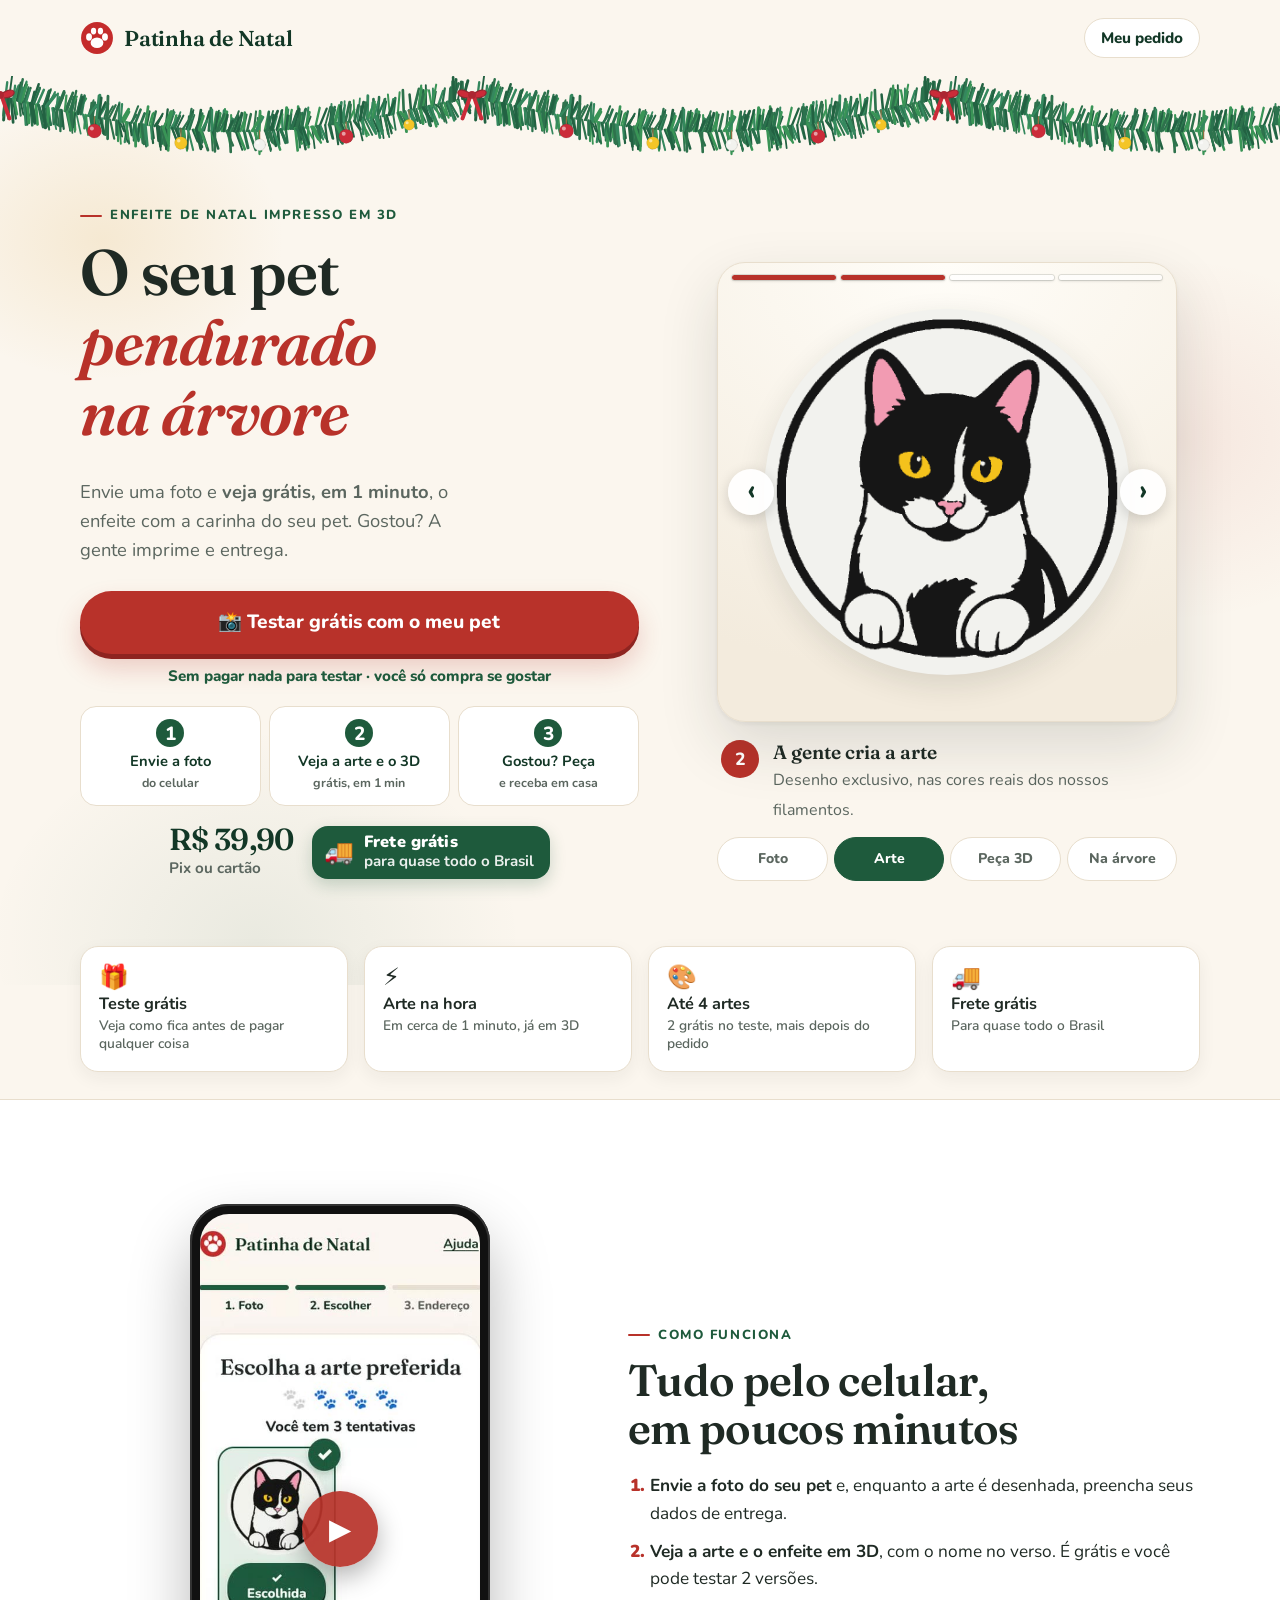
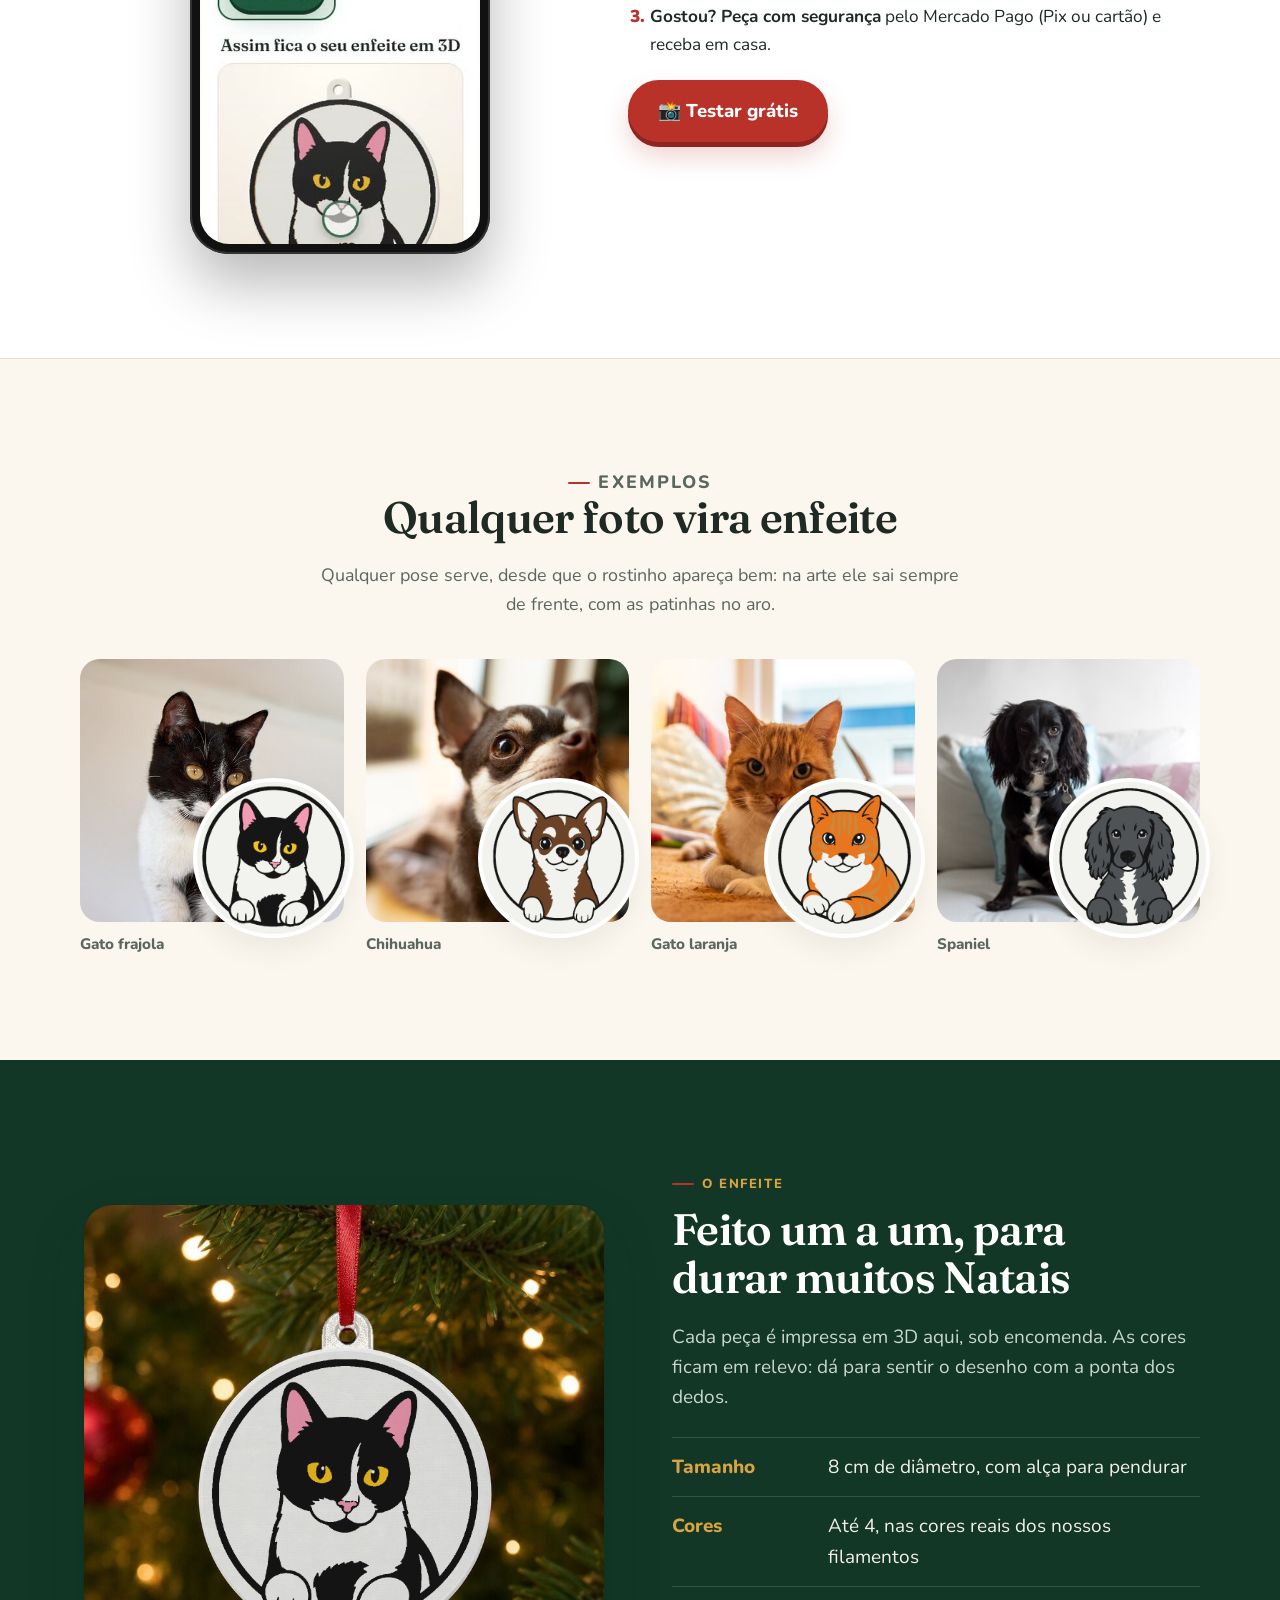
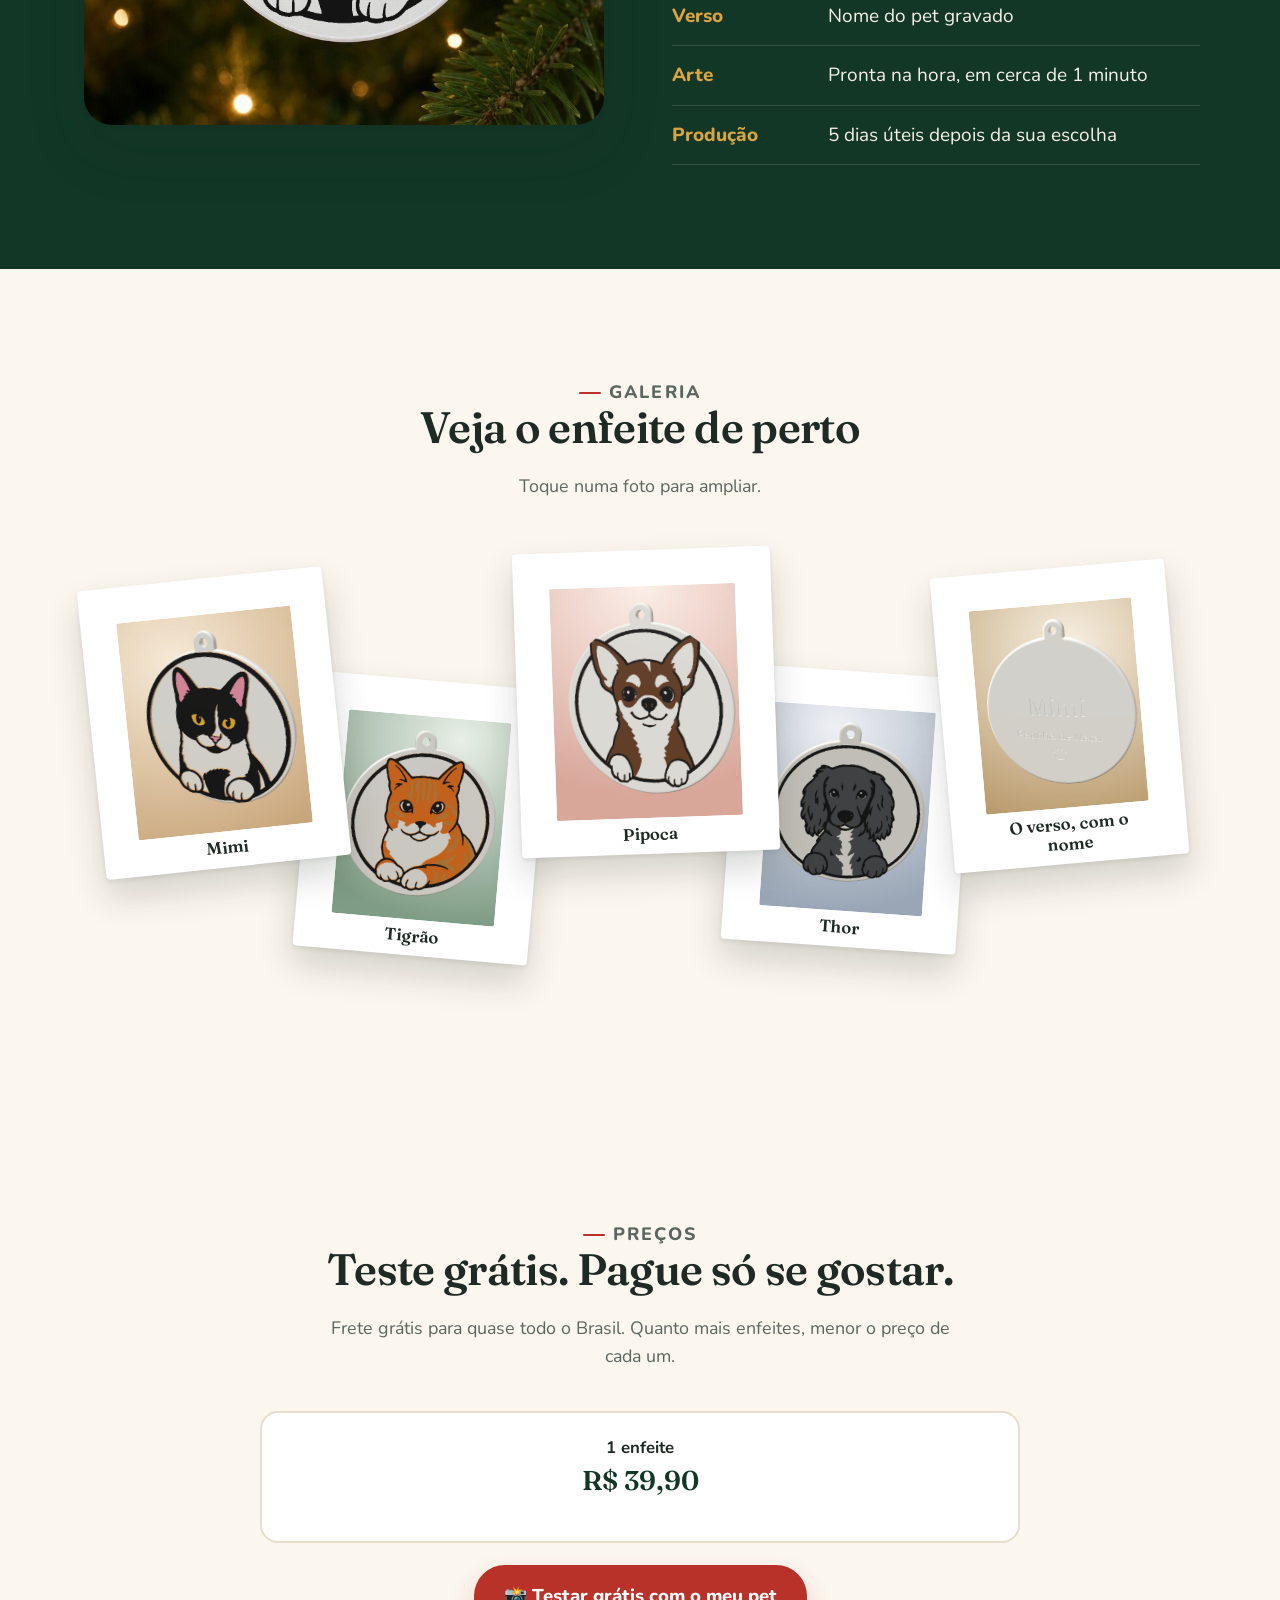
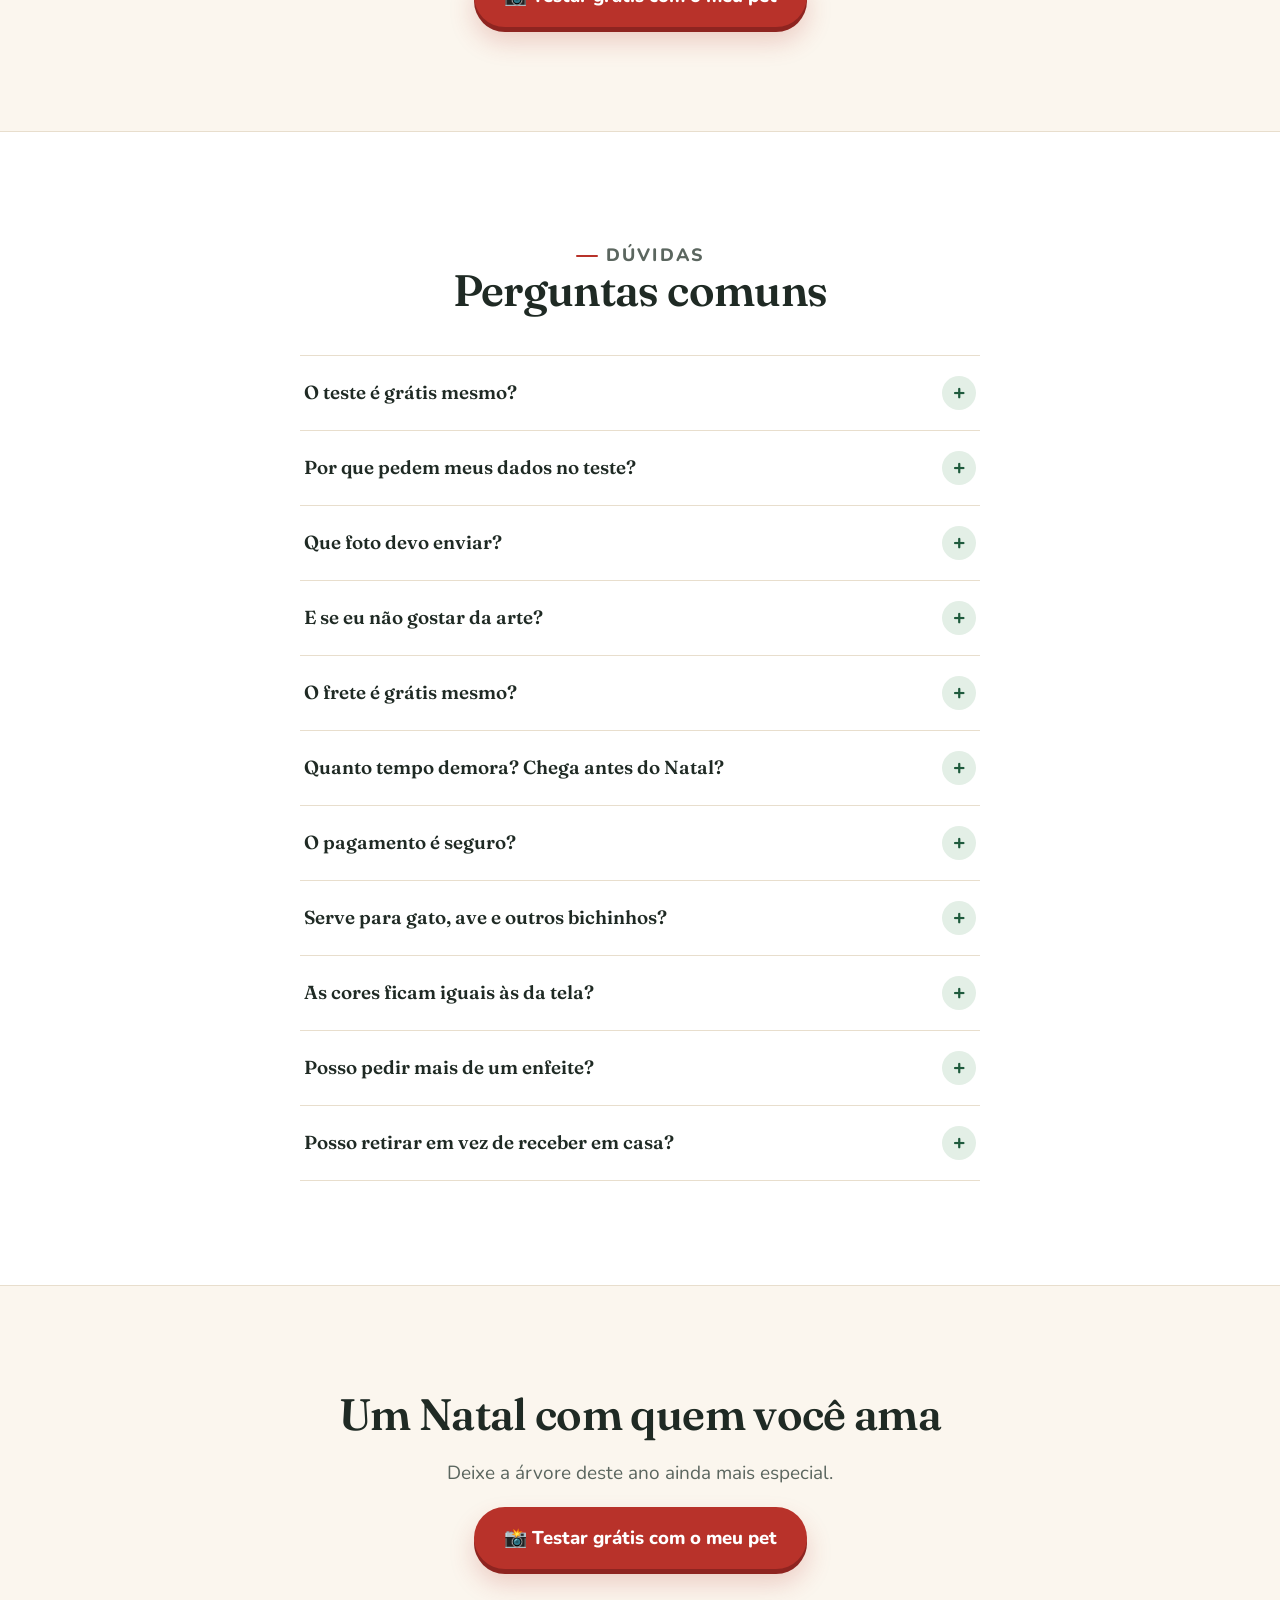
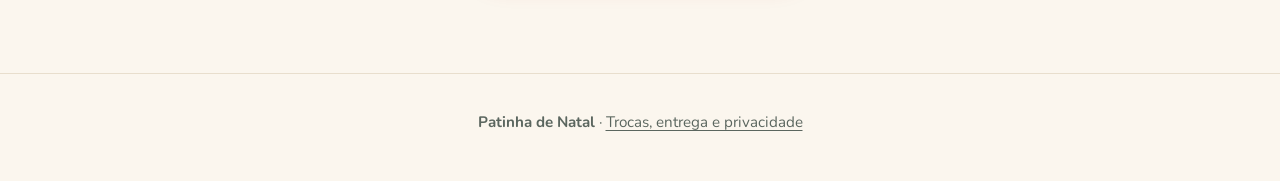
==== commit b0a7719f: "Teste grátis: arte antes de pagar, dados durante a geração, pedido e pagamento no mesmo fluxo; págin" ====
--- a/site/index.html
+++ b/site/index.html
@@ -4,9 +4,9 @@
   <meta charset="utf-8">
   <meta name="viewport" content="width=device-width, initial-scale=1">
   <title>Patinha de Natal — o enfeite de Natal com a carinha do seu pet</title>
-  <meta name="description" content="Envie uma foto do seu pet e receba em casa um enfeite de árvore de Natal impresso em 3D, com a carinha dele em relevo e cores.">
+  <meta name="description" content="Teste grátis: envie uma foto do seu pet e veja em 1 minuto o enfeite de Natal com a carinha dele. Gostou? Receba em casa, impresso em 3D.">
   <meta property="og:title" content="O enfeite de Natal com a carinha do seu pet">
-  <meta property="og:description" content="Envie a foto, escolha a arte e receba em casa o enfeite impresso em 3D.">
+  <meta property="og:description" content="Teste grátis: envie a foto e veja na hora como fica. Gostou? Receba em casa, impresso em 3D.">
   <meta property="og:image" content="img/exemplo-4-arte.png">
   <meta name="theme-color" content="#fbf6ee">
   <link rel="icon" href="img/favicon.svg" type="image/svg+xml">
@@ -21,7 +21,7 @@
   <header class="topbar">
     <div class="wrap">
       <a class="brand" href="index.html"><img src="img/favicon.svg" alt="" width="34" height="34"><span data-marca>Patinha de Natal</span></a>
-      <button class="pill" id="open-recover" type="button">Já comprei</button>
+      <button class="pill" id="open-recover" type="button">Meu pedido</button>
     </div>
   </header>
 
@@ -40,24 +40,24 @@
         <div class="hero-copy">
           <p class="eyebrow">Enfeite de Natal impresso em 3D</p>
           <h1>O seu pet <em>pendurado na árvore</em></h1>
-          <p class="lead">Você manda uma foto e <b>vê a arte do seu pet na hora</b>. Aprovou? A gente imprime o enfeite em 3D, em cores e com relevo.</p>
+          <p class="lead">Envie uma foto e <b>veja grátis, em 1 minuto</b>, o enfeite com a carinha do seu pet. Gostou? A gente imprime e entrega.</p>
         </div>
         <div class="hero-offer">
           <p class="notice" data-aviso hidden></p>
-          <div class="offer">
+          <a class="btn hero-cta try-cta" href="criar.html?novo=1">📸 Testar grátis com o meu pet</a>
+          <p class="try-note">Sem pagar nada para testar · você só compra se gostar</p>
+          <ol class="mini-steps" aria-label="Como funciona">
+            <li><span>1</span><b>Envie a foto</b><small>do celular</small></li>
+            <li><span>2</span><b>Veja a arte e o 3D</b><small>grátis, em 1 min</small></li>
+            <li><span>3</span><b>Gostou? Peça</b><small>e receba em casa</small></li>
+          </ol>
+          <div class="offer slim">
             <div class="price">
               <strong data-price>R$ 39,90</strong>
               <span id="hero-kit">Pix ou cartão</span>
             </div>
             <p class="free-ship"><span aria-hidden="true">🚚</span> <b data-frete>Frete grátis</b><span data-frete-sub>para quase todo o Brasil</span></p>
           </div>
-          <a class="btn hero-cta" href="#comprar">Quero o enfeite do meu pet</a>
-          <p class="pay-then">🔒 Pague com segurança e <b>envie a foto logo em seguida</b>, aqui no site.</p>
-          <ul class="trust">
-            <li>Arte pronta em 1 minuto</li>
-            <li>Você aprova antes de produzir</li>
-            <li><span data-credits>4</span> artes para escolher</li>
-          </ul>
         </div>
 
         <div class="stage" id="stage" aria-label="Da foto ao enfeite: veja a transformação">
@@ -89,9 +89,9 @@
     <!-- pontos fortes -->
     <section class="perks" aria-label="Por que pedir aqui">
       <ul class="wrap perks-grid">
-        <li><span class="perk-ico" aria-hidden="true">⚡</span><b>Arte na hora</b><small>Em cerca de 1 minuto você já vê o desenho</small></li>
-        <li><span class="perk-ico" aria-hidden="true">✅</span><b>Você aprova antes</b><small>Só produzimos a arte que você escolher</small></li>
-        <li><span class="perk-ico" aria-hidden="true">🎨</span><b><span data-credits>4</span> artes para escolher</b><small>Com a mesma foto ou com outras</small></li>
+        <li><span class="perk-ico" aria-hidden="true">🎁</span><b>Teste grátis</b><small>Veja como fica antes de pagar qualquer coisa</small></li>
+        <li><span class="perk-ico" aria-hidden="true">⚡</span><b>Arte na hora</b><small>Em cerca de 1 minuto, já em 3D</small></li>
+        <li><span class="perk-ico" aria-hidden="true">🎨</span><b>Até <span data-credits>4</span> artes</b><small><span data-trial>2</span> grátis no teste, mais depois do pedido</small></li>
         <li><span class="perk-ico" aria-hidden="true">🚚</span><b>Frete grátis</b><small>Para quase todo o Brasil</small></li>
       </ul>
     </section>
@@ -107,11 +107,11 @@
           <p class="eyebrow">Como funciona</p>
           <h2>Tudo pelo celular, em poucos minutos</h2>
           <ol class="video-steps">
-            <li><b>Pague com segurança</b> pelo Mercado Pago, com Pix ou cartão.</li>
-            <li><b>Envie a foto logo em seguida</b>, aqui no site. <b>A arte fica pronta na hora</b>, em cerca de 1 minuto.</li>
-            <li><b>Escolha a preferida</b> entre até <span data-credits>4</span> artes, veja o enfeite em 3D com o nome no verso e receba em casa.</li>
+            <li><b>Envie a foto do seu pet</b> e, enquanto a arte é desenhada, preencha seus dados de entrega.</li>
+            <li><b>Veja a arte e o enfeite em 3D</b>, com o nome no verso. É grátis e você pode testar <span data-trial>2</span> versões.</li>
+            <li><b>Gostou? Peça com segurança</b> pelo Mercado Pago (Pix ou cartão) e receba em casa.</li>
           </ol>
-          <a class="btn" href="#comprar">Quero o meu</a>
+          <a class="btn" href="criar.html?novo=1">📸 Testar grátis</a>
         </div>
       </div>
     </section>
@@ -170,64 +170,24 @@
       </div>
     </section>
 
-    <!-- comprar -->
-    <section id="comprar">
+    <!-- preços -->
+    <section id="precos">
       <div class="wrap">
         <div class="section-head">
-          <p class="eyebrow">Pedido</p>
-          <h2>Peça o enfeite do seu pet</h2>
-        </div>
-        <div class="buy">
-          <form class="card" id="checkout" novalidate>
-            <ol class="flow" aria-label="Como funciona a compra">
-              <li class="on"><span>1</span>Pagamento seguro</li>
-              <li><span>2</span>Envie a foto</li>
-              <li><span>3</span>Veja a arte na hora</li>
-            </ol>
-            <p class="alert info" data-aviso hidden></p>
-            <div class="alert error" id="checkout-error" hidden role="alert"></div>
-            <fieldset class="qty" id="qty" hidden>
-              <legend>Quantos enfeites?</legend>
-              <div class="qty-grid"></div>
-              <p class="qty-note" id="qty-note" hidden>Cada um pode ser de outro pet ou igual ao 1º. Você decide depois do pagamento.</p>
-            </fieldset>
-            <label class="field"><span>Seu nome completo</span>
-              <input name="name" autocomplete="name" required maxlength="120" placeholder="Maria da Silva"></label>
-            <label class="field"><span>Seu e-mail</span>
-              <input name="email" type="email" inputmode="email" autocomplete="email" required maxlength="160" placeholder="maria@email.com"></label>
-            <label class="field"><span>WhatsApp <small>(com DDD)</small></span>
-              <input name="whatsapp" type="tel" inputmode="numeric" autocomplete="tel-national" required placeholder="(11) 99999-8888"></label>
-            <fieldset class="delivery" id="delivery" hidden>
-              <legend>Como você quer receber?</legend>
-              <label class="choice"><input type="radio" name="delivery" value="correios" checked>
-                <span><b>📦 Receber em casa</b><small id="ship-choice-label">Frete grátis para quase todo o Brasil</small></span></label>
-              <label class="choice"><input type="radio" name="delivery" value="retirada">
-                <span><b>🏠 Retirar em Cosmópolis</b><small id="pickup-label">Sem frete</small></span></label>
-            </fieldset>
-            <label class="field" id="cep-field"><span>CEP de entrega</span>
-              <input name="cep" inputmode="numeric" autocomplete="postal-code" required placeholder="00000-000"></label>
-            <p class="small muted" id="quote-status" style="margin:-8px 0 14px" aria-live="polite"></p>
-            <div class="totals" id="totals" hidden>
-              <div><span>Enfeite personalizado</span><span data-price>R$ 39,90</span></div>
-              <div id="row-extra" hidden><span>2º enfeite</span><span data-extra-price>R$ 12,90</span></div>
-              <div id="row-ship"><span>Frete <small class="muted" id="quote-label"></small></span><span id="quote-shipping"></span></div>
-              <div class="total"><span>Total</span><span id="quote-total"></span></div>
-            </div>
-            <button class="btn block" type="submit" id="checkout-btn">Pagar <span id="btn-total" data-price>R$ 39,90</span></button>
-            <div class="secure-box">
-              <p><b>🔒 Pagamento 100% seguro pelo Mercado Pago</b> (Pix ou cartão). Seus dados de pagamento não passam pela gente.</p>
-              <p><b>📸 Pagou, voltou:</b> logo depois do pagamento você cai na área de criação e já envia a foto do seu pet.</p>
-            </div>
-            <p class="consent">Produto personalizado. Ao continuar, você concorda com as <a href="politicas.html" target="_blank">condições de compra e privacidade</a>.</p>
-          </form>
-
-          <aside class="deadlines" id="deadlines" hidden>
-            <h3>Para chegar antes do Natal</h3>
-            <p class="small muted" style="margin:0">Último dia recomendado para pedir, por região:</p>
-            <ul id="deadline-list"></ul>
-            <p class="small muted" style="margin:12px 0 0">Datas recomendadas, com base nos prazos médios de entrega (não garantidas).</p>
-          </aside>
-        </div>
+          <p class="eyebrow">Preços</p>
+          <h2>Teste grátis. Pague só se gostar.</h2>
+          <p>Frete grátis para quase todo o Brasil. Quanto mais enfeites, menor o preço de cada um.</p>
+        </div>
+        <div class="price-cards" id="price-cards">
+          <div class="price-card"><b>1 enfeite</b><strong data-price>R$ 39,90</strong><small>&nbsp;</small></div>
+        </div>
+        <p class="center" style="margin:22px 0 0"><a class="btn hero-cta" href="criar.html?novo=1">📸 Testar grátis com o meu pet</a></p>
+        <aside class="deadlines" id="deadlines" hidden>
+          <h3>Para chegar antes do Natal</h3>
+          <p class="small muted" style="margin:0">Último dia recomendado para pedir, por região:</p>
+          <ul id="deadline-list"></ul>
+          <p class="small muted" style="margin:12px 0 0">Datas recomendadas, com base nos prazos médios de entrega (não garantidas).</p>
+        </aside>
       </div>
     </section>
 
@@ -238,15 +198,16 @@
           <p class="eyebrow">Dúvidas</p>
           <h2>Perguntas comuns</h2>
         </div>
-        <details><summary>Quando eu envio a foto?</summary><p>Logo depois do pagamento: o Mercado Pago te traz de volta para cá e você já envia a foto. Se fechar a página sem querer, toque em “Já comprei”, no alto do site, e informe o e-mail e o WhatsApp da compra.</p></details>
+        <details><summary>O teste é grátis mesmo?</summary><p>Sim. Você envia a foto, informa seus dados de entrega e vê a arte e o enfeite em 3D sem pagar nada. Pode testar <span data-trial>2</span> versões. Só paga se quiser o enfeite.</p></details>
+        <details><summary>Por que pedem meus dados no teste?</summary><p>Para mostrar o resultado e já deixar a entrega pronta: se gostar, é só pagar. Usamos seus dados só para o pedido e para te mandar a arte por e-mail. Nada de spam.</p></details>
         <details><summary>Que foto devo enviar?</summary><p>Uma foto com o rostinho do pet de frente, com boa luz e só ele na foto. Foto de celular funciona muito bem; o fundo não importa.</p></details>
-        <details><summary>E se eu não gostar da arte?</summary><p>Você cria até <span data-credits>4</span> artes, com a mesma foto ou com outras, e escolhe a preferida. Se nenhuma ficar do seu agrado, fale com a gente pelo WhatsApp antes de finalizar: a gente resolve com você e, se não der certo, devolve o valor. Só produzimos depois da sua escolha.</p></details>
-        <details><summary>O frete é grátis mesmo?</summary><p>Sim, para quase todo o Brasil. Só quando o envio para o seu CEP custa mais de <span data-free-up>R$ 20,00</span> você paga a diferença, e o valor aparece antes de pagar, assim que você digita o CEP.</p></details>
-        <details><summary>Quanto tempo demora? Chega antes do Natal?</summary><p>A arte fica pronta na hora: cerca de 1 minuto depois de enviar a foto. O enfeite impresso nós produzimos em até <span data-prazo>5 dias úteis</span> depois que você escolhe a arte; depois vem o prazo de entrega, que aparece quando você digita o CEP. As datas para chegar antes do Natal são recomendadas: o transporte não depende de nós, então não conseguimos garantir o dia exato. Se estiver em cima da hora, prefira retirar.</p></details>
+        <details><summary>E se eu não gostar da arte?</summary><p>No teste você vê <span data-trial>2</span> versões grátis, com a mesma foto ou com outra. Se fizer o pedido sem ter gostado, ganha mais artes para criar depois do pagamento (até <span data-credits>4</span> no total). Se nenhuma ficar do seu agrado, fale com a gente pelo WhatsApp: a gente resolve com você e, se não der certo, devolve o valor. Só produzimos a arte que você escolher.</p></details>
+        <details><summary>O frete é grátis mesmo?</summary><p>Sim, para quase todo o Brasil. Só quando o envio para o seu CEP custa mais de <span data-free-up>R$ 20,00</span> você paga a diferença, e o valor aparece antes de pagar.</p></details>
+        <details><summary>Quanto tempo demora? Chega antes do Natal?</summary><p>A arte fica pronta na hora: cerca de 1 minuto depois de enviar a foto. O enfeite impresso nós produzimos em até <span data-prazo>5 dias úteis</span> depois do pedido; depois vem o prazo de entrega, que aparece antes de pagar. As datas para chegar antes do Natal são recomendadas: o transporte não depende de nós, então não conseguimos garantir o dia exato. Se estiver em cima da hora, prefira retirar.</p></details>
         <details><summary>O pagamento é seguro?</summary><p>Sim. O pagamento é feito no Mercado Pago, com Pix ou cartão. Os dados do seu cartão vão direto para eles e nunca passam pela gente.</p></details>
         <details><summary>Serve para gato, ave e outros bichinhos?</summary><p>Sim. Você escolhe se é gato, cachorro, ave ou roedor, e a arte é feita pensando nos detalhes de cada um, como a cor dos olhos dos gatos.</p></details>
         <details><summary>As cores ficam iguais às da tela?</summary><p>A prévia já mostra as cores dos filamentos que usamos. Como a peça é impressa em plástico, com relevo, pode haver pequenas diferenças de tom.</p></details>
-        <details><summary>Posso pedir mais de um enfeite?</summary><p>Pode, e sai mais barato: <span data-kit-row>2 por <b data-kit="2">R$ 59,90</b></span><span data-kit-row>, 3 por <b data-kit="3">R$ 74,90</b></span><span data-kit-row> e 4 por <b data-kit="4">R$ 89,90</b></span>. Escolha a quantidade no pedido ou adicione depois de criar a arte. Cada um pode ser de outro pet ou igual ao primeiro (com outro nome no verso), e todos vão no mesmo pacote, sem frete a mais.</p></details>
+        <details><summary>Posso pedir mais de um enfeite?</summary><p>Pode, e sai mais barato: <span data-kit-row>2 por <b data-kit="2">R$ 59,90</b></span><span data-kit-row>, 3 por <b data-kit="3">R$ 74,90</b></span><span data-kit-row> e 4 por <b data-kit="4">R$ 89,90</b></span>. Você escolhe a quantidade na hora de pedir, depois de ver a arte. Cada um pode ser de outro pet ou igual ao primeiro (com outro nome no verso), e todos vão no mesmo pacote, sem frete a mais.</p></details>
         <details><summary>Posso retirar em vez de receber em casa?</summary><p>Pode, sem frete: a retirada é no Studio Lina Palma, Rua 7 de Setembro, 433, Centro, Cosmópolis (SP). Avisamos pelo WhatsApp quando estiver pronto.</p></details>
       </div>
     </section>
@@ -255,7 +216,7 @@
       <div class="narrow">
         <h2>Um Natal com quem você ama</h2>
         <p>Deixe a árvore deste ano ainda mais especial.</p>
-        <a class="btn" href="#comprar">Quero o enfeite do meu pet</a>
+        <a class="btn" href="criar.html?novo=1">📸 Testar grátis com o meu pet</a>
       </div>
     </section>
   </main>
@@ -268,7 +229,7 @@
     </div>
   </footer>
 
-  <div class="sticky-cta" id="sticky"><a class="btn block" href="#comprar">Pedir agora · <span data-price>R$ 39,90</span></a></div>
+  <div class="sticky-cta" id="sticky"><a class="btn block" href="criar.html?novo=1">📸 Testar grátis com o meu pet</a></div>
 
   <dialog id="lightbox" class="lightbox" aria-label="Foto ampliada">
     <button class="close" type="button" aria-label="Fechar" data-close>×</button>
@@ -284,7 +245,7 @@
     <button class="close" type="button" aria-label="Fechar" data-close>×</button>
     <form class="inner" id="recover-form" novalidate>
       <h3>Continuar meu pedido</h3>
-      <p class="muted">Informe os mesmos dados que você usou na compra.</p>
+      <p class="muted">Informe o e-mail e o WhatsApp que você usou no teste ou na compra.</p>
       <div class="alert error" id="recover-error" hidden role="alert"></div>
       <label class="field"><span>E-mail</span><input name="email" type="email" inputmode="email" autocomplete="email" required></label>
       <label class="field"><span>WhatsApp <small>(com DDD)</small></span><input name="whatsapp" type="tel" inputmode="numeric" autocomplete="tel-national" required></label>
--- a/site/css/style.css
+++ b/site/css/style.css
@@ -739,3 +739,56 @@
 .perks-grid { padding: 0; margin-inline: auto; }
 .hero-offer { padding-top: 18px; }
 @media (min-width: 760px) { .hero-offer { padding-top: 26px; } }
+
+/* ── teste grátis ── */
+.trial-banner { margin: 0 0 14px; padding: 10px 14px; border-radius: 14px; background: var(--gold-soft); color: #6a4b0b; font-weight: 800; text-align: center; }
+.studio-sub { margin: -6px auto 16px; max-width: 34ch; }
+.tips-row { display: grid; grid-template-columns: repeat(3, minmax(0, 1fr)); gap: 8px; margin: 14px 0 0; }
+.tips-row figure { margin: 0; text-align: center; }
+.tips-row img { width: 100%; aspect-ratio: 1; object-fit: cover; border-radius: 12px; border: 3px solid var(--pine); display: block; }
+.tips-row .bad img { border-color: #c8202f; filter: saturate(.7); }
+.tips-row figcaption { margin-top: 4px; font: 800 .8rem/1.2 var(--font-body); color: var(--pine-deep); }
+.tips-row .bad figcaption { color: #a3202b; }
+.locked { margin: 14px 0 0; padding: 16px; border-radius: 16px; background: var(--gold-soft); text-align: center; }
+.locked p { margin: 0 0 12px; font-weight: 800; color: #6a4b0b; }
+.go-hint { margin: 8px 0 0; color: var(--muted); font-weight: 700; }
+dialog.lead { width: min(460px, calc(100% - 20px)); }
+dialog.lead form { padding: 22px 20px 20px; position: relative; }
+dialog.lead h3 { margin: 4px 0 4px; padding-right: 36px; }
+dialog.lead .lead-sub, dialog.lead #lead-sub { margin: 0 0 14px; }
+.lead-top { margin: 0 40px 14px 0; padding: 10px 12px; border-radius: 14px; background: var(--pine-soft); }
+.lead-status { margin: 0 0 8px; font-weight: 800; color: var(--pine-deep); font-size: .95rem; }
+.lead-top .bar { height: 8px; background: #fff; border-radius: 99px; overflow: hidden; }
+.buy-art { display: grid; grid-template-columns: 96px 1fr; gap: 14px; align-items: center; margin: 0 0 18px; }
+.buy-art .mockup.sm { width: 96px; }
+.buy-art b { display: block; font-size: 1.05rem; }
+.buy-art small { display: block; color: var(--muted); font-weight: 700; margin: 2px 0 4px; }
+.buy-label { margin: 0 0 8px; font-weight: 800; }
+.buy-ship { display: flex; justify-content: space-between; align-items: flex-start; gap: 12px; margin: 0 0 14px; padding: 12px 14px; border: 1.5px solid var(--line); border-radius: 14px; }
+.buy-ship b { display: block; }
+.buy-ship span { color: var(--muted); font-weight: 600; font-size: .95rem; }
+.buy-notes { margin: 0 0 16px; }
+.buy-notes summary { cursor: pointer; font-weight: 800; color: var(--pine-deep); }
+.buy-notes textarea { width: 100%; margin-top: 8px; }
+#view-buy .qty { margin-bottom: 14px; }
+.buy-notes textarea { border: 1.5px solid var(--line); border-radius: 14px; padding: 12px; font: inherit; min-height: 80px; }
+
+/* ── página inicial: teste grátis ── */
+.try-cta { width: 100%; font-size: 1.2rem; padding-block: 20px; }
+.try-note { margin: 10px 0 18px; text-align: center; font-weight: 800; color: var(--pine); font-size: .95rem; }
+.mini-steps { list-style: none; display: grid; grid-template-columns: repeat(3, minmax(0, 1fr)); gap: 8px; margin: 0 0 18px; padding: 0; }
+.mini-steps li { display: flex; flex-direction: column; align-items: center; text-align: center; gap: 2px; padding: 12px 6px; border-radius: 16px; background: var(--surface); border: 1px solid var(--line); }
+.mini-steps span { display: grid; place-items: center; width: 28px; height: 28px; border-radius: 50%; background: var(--pine); color: #fff; font-weight: 800; margin-bottom: 4px; }
+.mini-steps b { font-size: .92rem; line-height: 1.2; color: var(--pine-deep); }
+.mini-steps small { font-size: .78rem; color: var(--muted); font-weight: 700; }
+.offer.slim { justify-content: center; margin-bottom: 0; }
+.offer.slim .price strong { font-size: 1.9rem; }
+.price-cards { display: grid; grid-template-columns: repeat(auto-fit, minmax(150px, 1fr)); gap: 12px; max-width: 760px; margin: 0 auto; }
+.price-card { position: relative; display: flex; flex-direction: column; align-items: center; gap: 4px; padding: 22px 10px 16px; border-radius: 18px; background: var(--surface); border: 2px solid var(--line); text-align: center; }
+.price-card.best { border-color: var(--pine); background: var(--pine-soft); }
+.price-card i { position: absolute; top: -12px; left: 50%; transform: translateX(-50%); white-space: nowrap; padding: 3px 10px; border-radius: 99px; background: var(--pine); color: #fff; font: 800 .75rem var(--font-body); font-style: normal; }
+.price-card b { font-size: 1.05rem; }
+.price-card strong { font: 600 1.7rem/1.1 var(--font-title); color: var(--pine-deep); }
+.price-card small { color: var(--muted); font-weight: 700; }
+#precos .deadlines { max-width: 520px; margin: 28px auto 0; }
+@media (max-width: 380px) { .mini-steps b { font-size: .82rem; } .try-cta { font-size: 1.05rem; } }
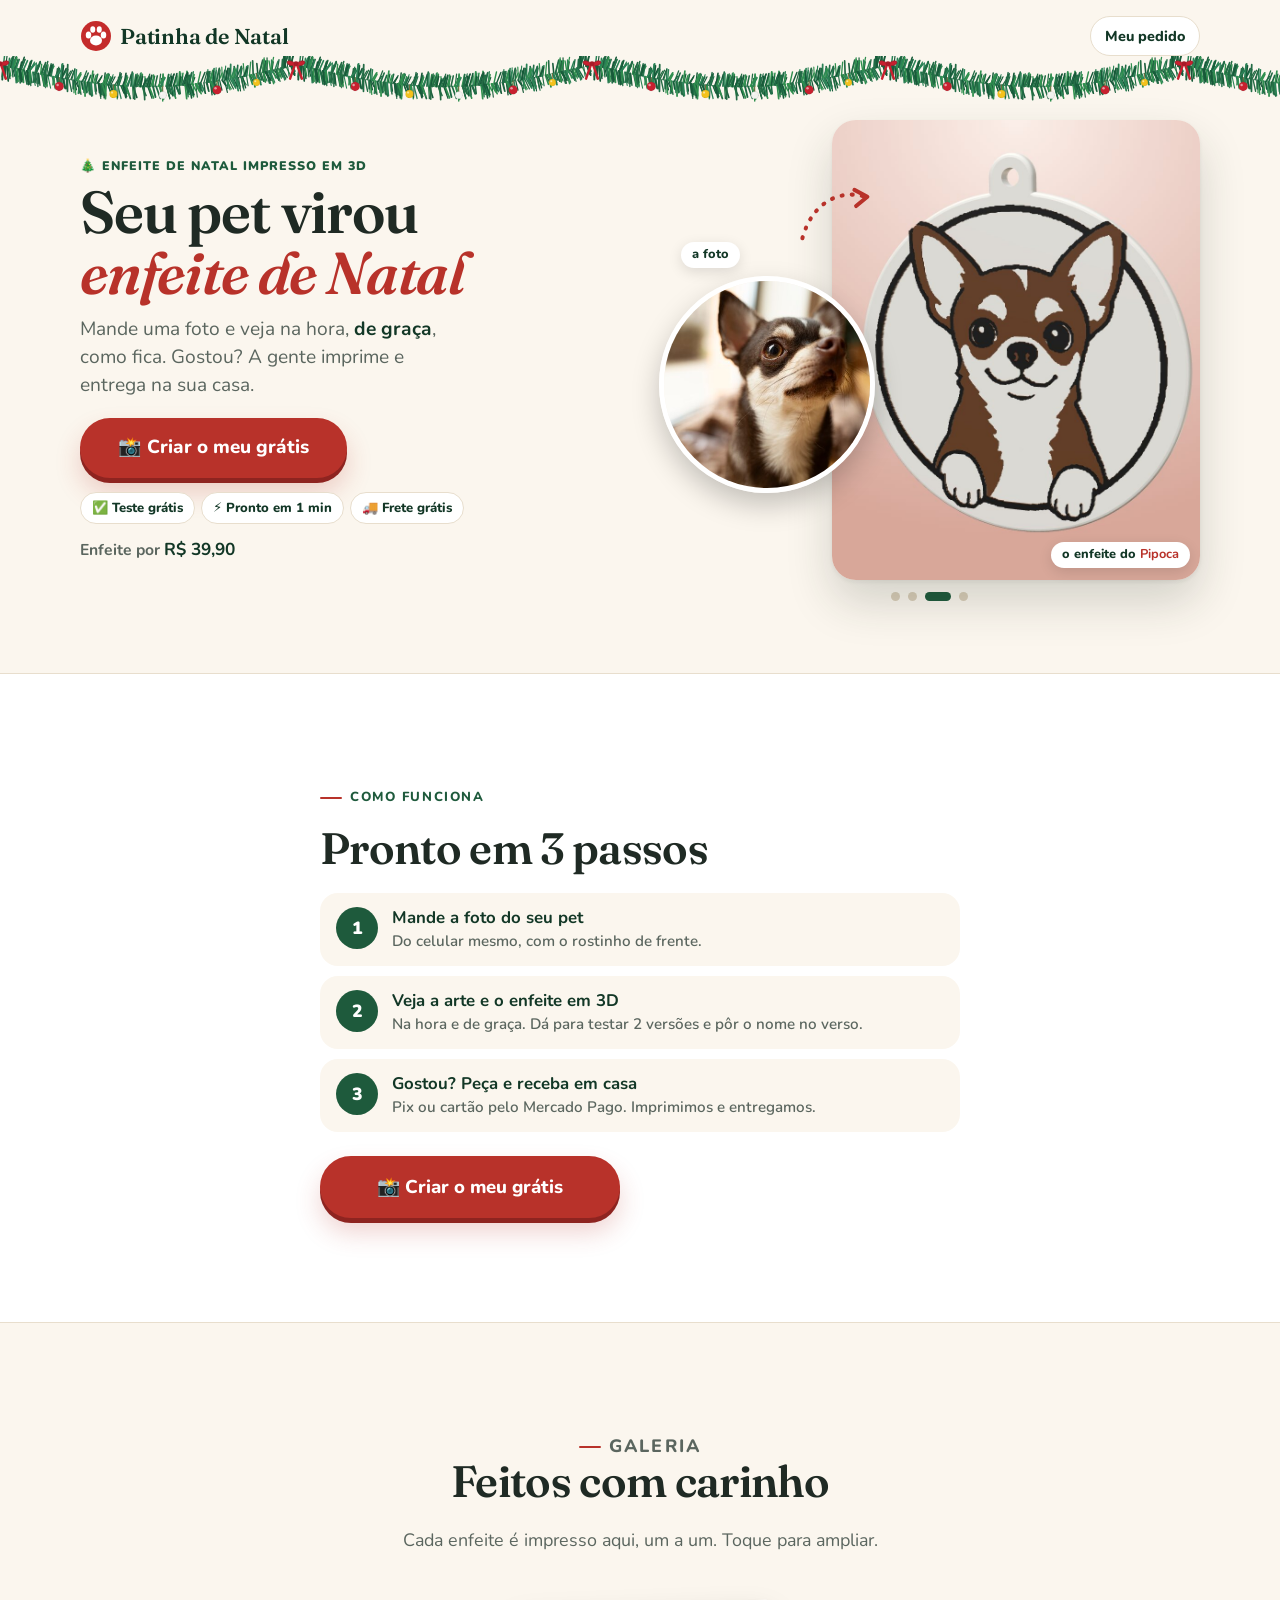
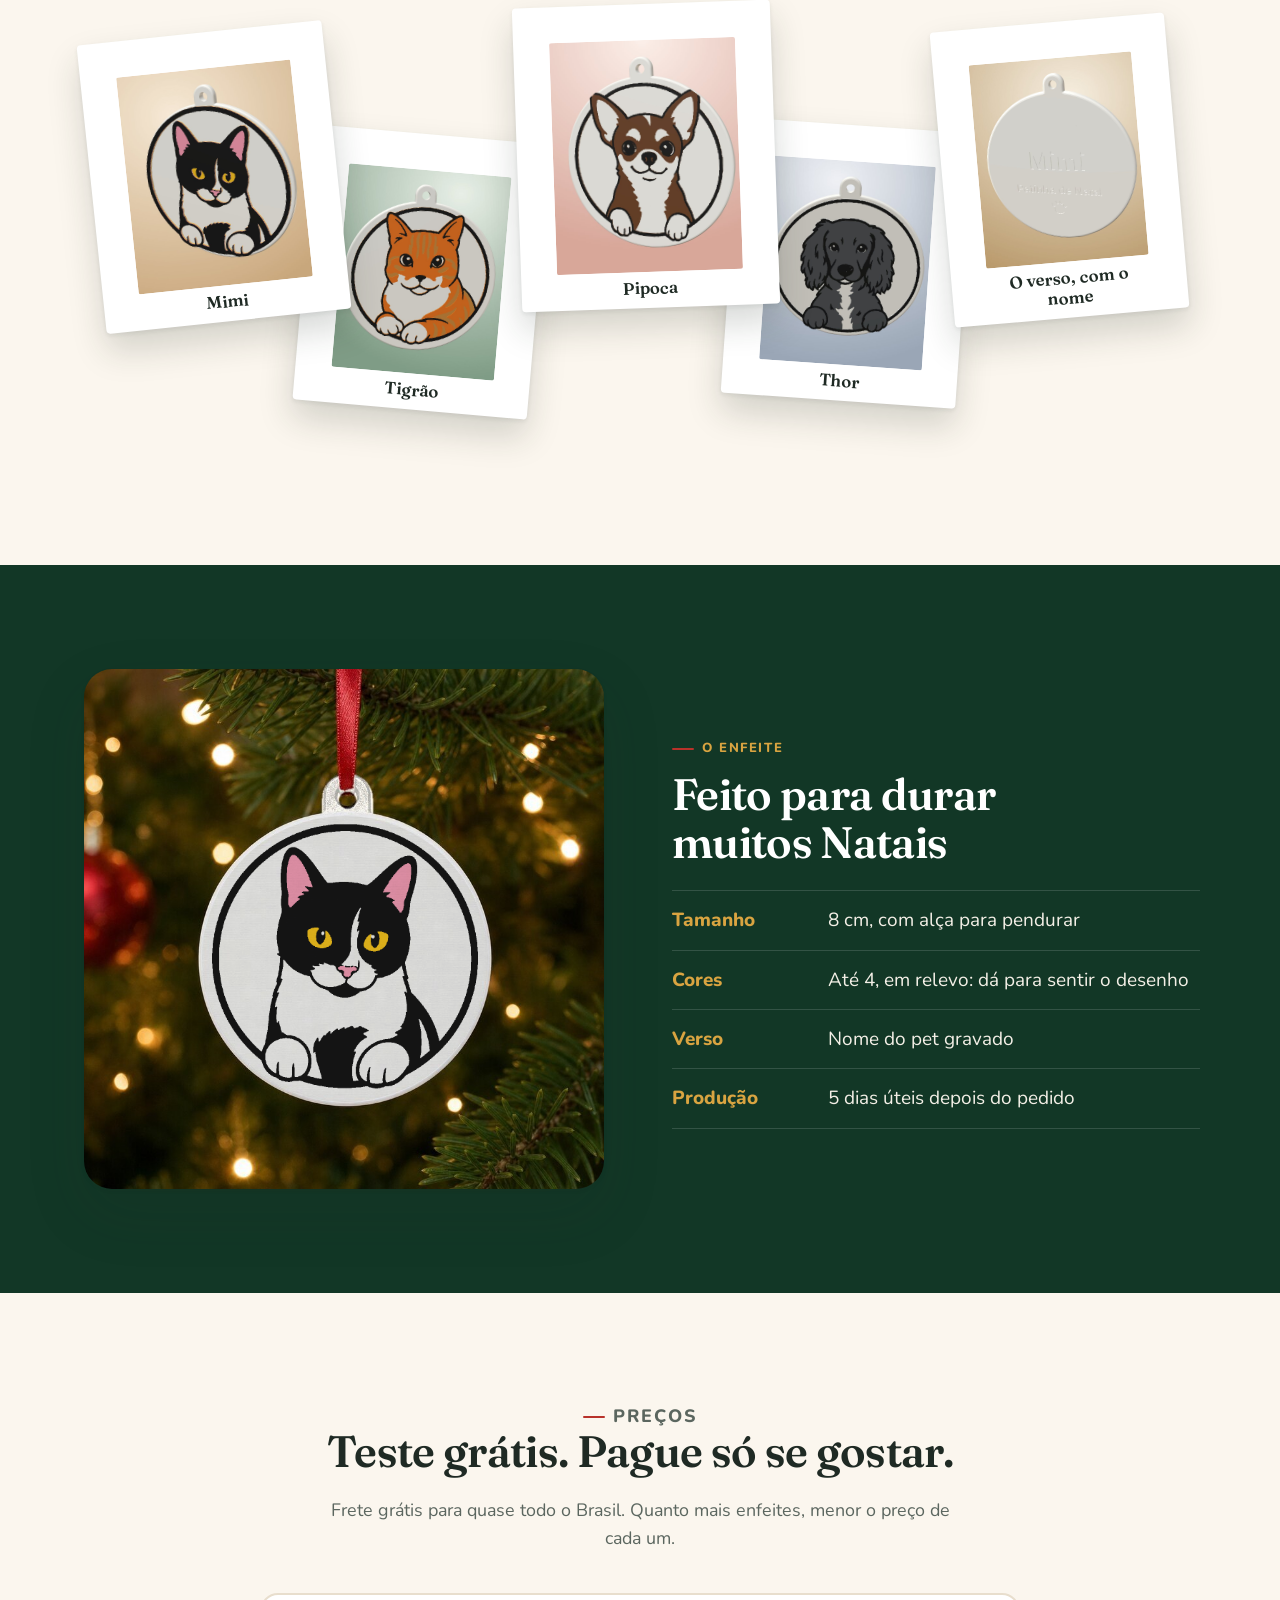
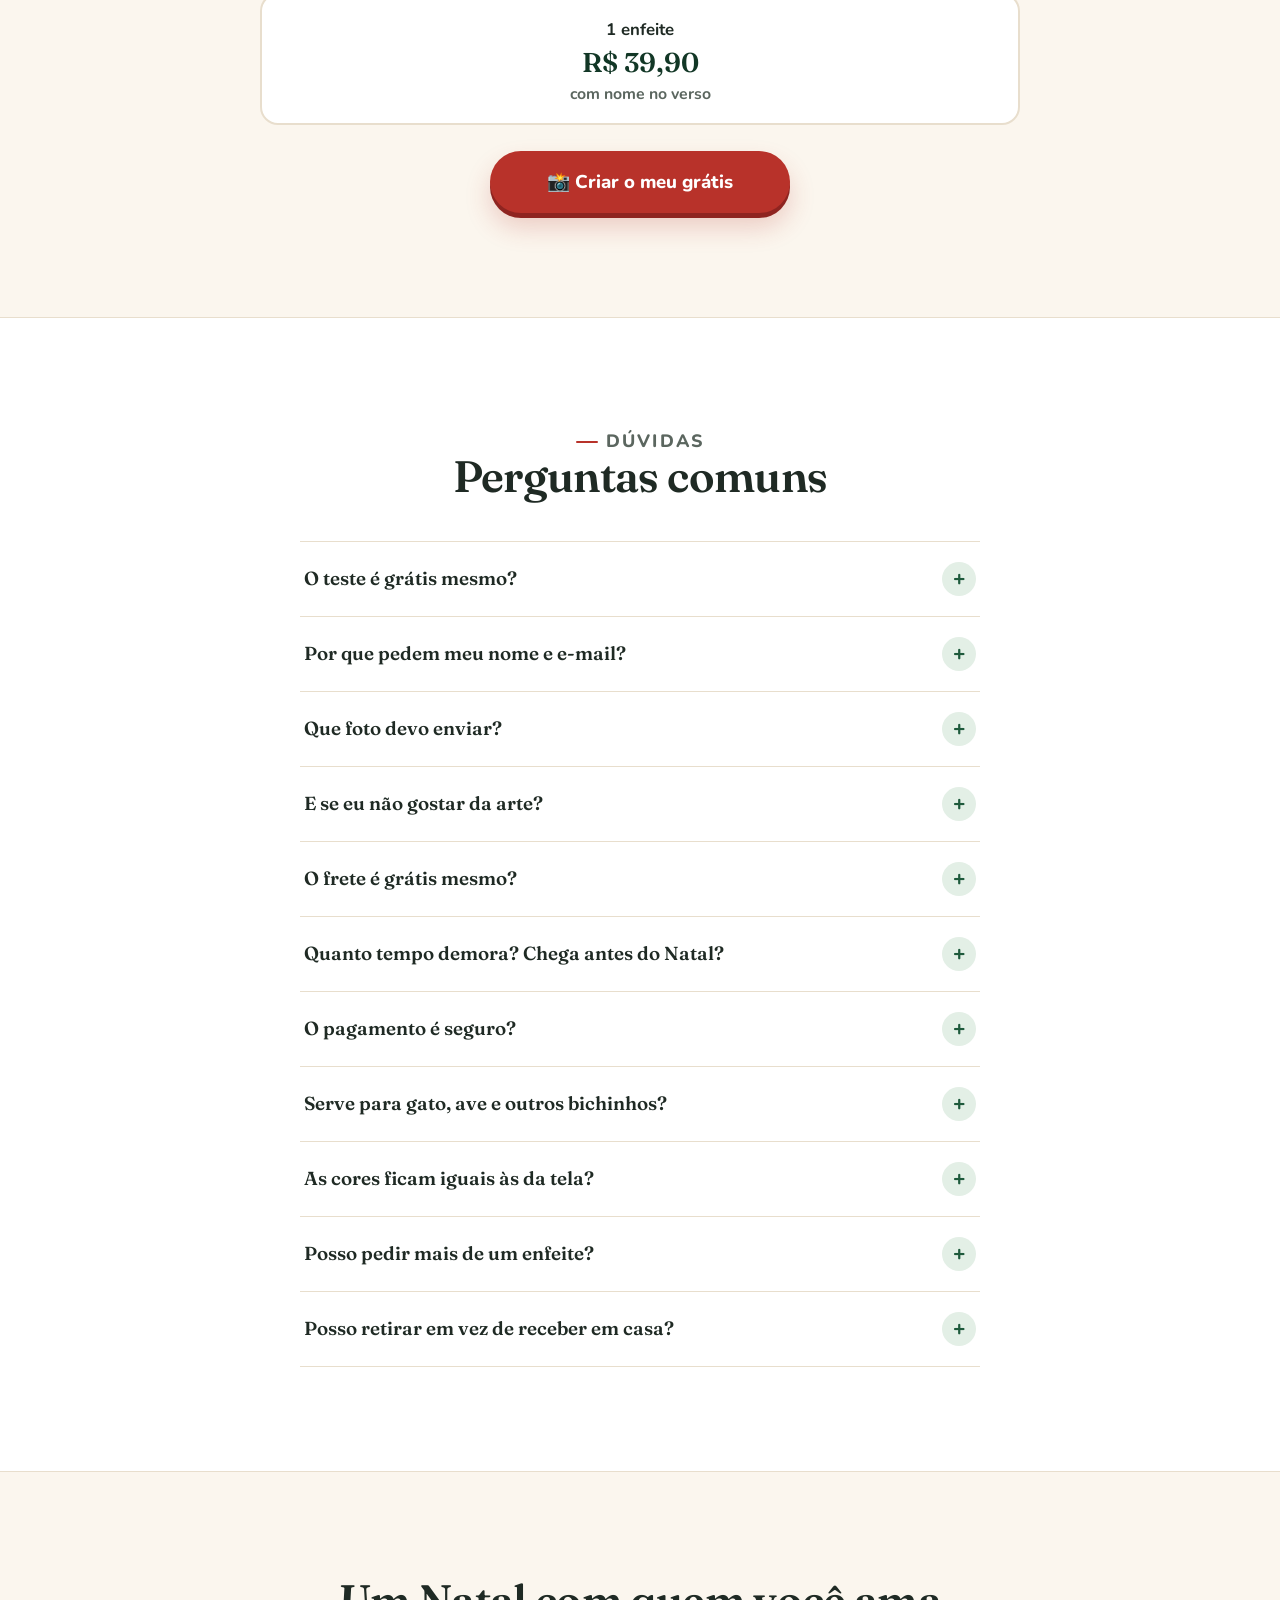
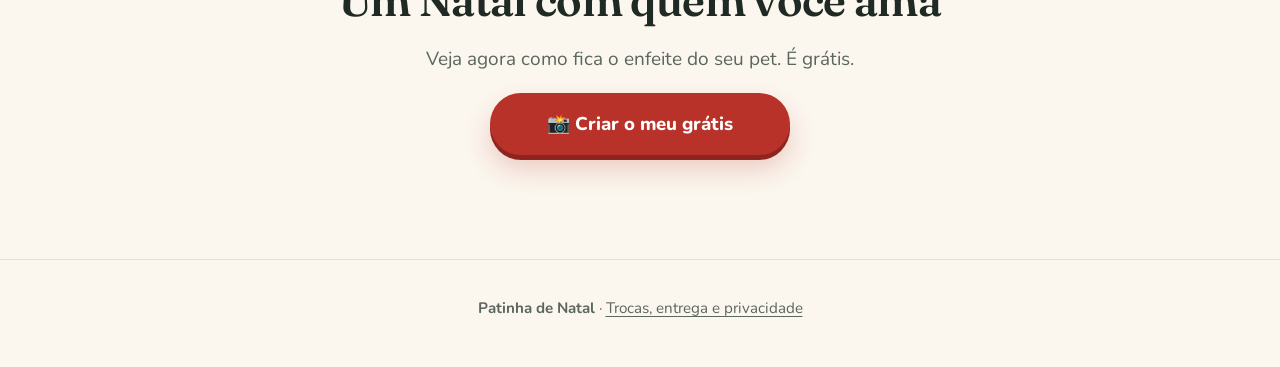
==== commit 4f08014b: "Página inicial nova (celular primeiro), dados antes de gerar, tela de geração com endereço, prévia p" ====
--- a/site/index.html
+++ b/site/index.html
@@ -2,26 +2,28 @@
 <html lang="pt-BR">
 <head>
   <meta charset="utf-8">
-  <meta name="viewport" content="width=device-width, initial-scale=1">
+  <meta name="viewport" content="width=device-width, initial-scale=1, viewport-fit=cover">
   <title>Patinha de Natal — o enfeite de Natal com a carinha do seu pet</title>
-  <meta name="description" content="Teste grátis: envie uma foto do seu pet e veja em 1 minuto o enfeite de Natal com a carinha dele. Gostou? Receba em casa, impresso em 3D.">
-  <meta property="og:title" content="O enfeite de Natal com a carinha do seu pet">
-  <meta property="og:description" content="Teste grátis: envie a foto e veja na hora como fica. Gostou? Receba em casa, impresso em 3D.">
-  <meta property="og:image" content="img/exemplo-4-arte.png">
+  <meta name="description" content="Mande uma foto do seu pet e veja grátis, em 1 minuto, o enfeite de Natal com a carinha dele. Gostou? Imprimimos em 3D e entregamos.">
+  <meta property="og:title" content="Seu pet virou enfeite de Natal 🎄">
+  <meta property="og:description" content="Mande a foto e veja grátis como fica. Gostou? Imprimimos em 3D e entregamos.">
+  <meta property="og:image" content="img/galeria-1.jpg">
   <meta name="theme-color" content="#fbf6ee">
   <link rel="icon" href="img/favicon.svg" type="image/svg+xml">
   <link rel="preconnect" href="https://fonts.googleapis.com">
   <link rel="preconnect" href="https://fonts.gstatic.com" crossorigin>
-  <link href="https://fonts.googleapis.com/css2?family=Fraunces:opsz,wght@9..144,600&family=Nunito:wght@600;700;800&display=swap" rel="stylesheet">
+  <link href="https://fonts.googleapis.com/css2?family=Fraunces:ital,opsz,wght@0,9..144,600;1,9..144,600&family=Nunito:wght@600;700;800;900&display=swap" rel="stylesheet">
+  <link rel="preload" as="image" href="img/galeria-1.jpg">
   <link rel="stylesheet" href="css/style.css">
+  <link rel="stylesheet" href="css/home.css">
 </head>
-<body>
+<body class="home">
   <div class="testbar" id="testbar" hidden>MODO DE TESTE ligado — os pedidos não são cobrados</div>
 
-  <header class="topbar">
+  <header class="h-top">
     <div class="wrap">
-      <a class="brand" href="index.html"><img src="img/favicon.svg" alt="" width="34" height="34"><span data-marca>Patinha de Natal</span></a>
-      <button class="pill" id="open-recover" type="button">Meu pedido</button>
+      <a class="brand" href="index.html"><img src="img/favicon.svg" alt="" width="32" height="32"><span data-marca>Patinha de Natal</span></a>
+      <button class="h-mine" id="open-recover" type="button">Meu pedido</button>
     </div>
   </header>
 
@@ -33,102 +35,69 @@
   </div>
 
   <main>
-    <!-- topo -->
-    <section class="hero">
-      <div class="garland" aria-hidden="true"></div>
-      <div class="wrap hero-grid">
-        <div class="hero-copy">
-          <p class="eyebrow">Enfeite de Natal impresso em 3D</p>
-          <h1>O seu pet <em>pendurado na árvore</em></h1>
-          <p class="lead">Envie uma foto e <b>veja grátis, em 1 minuto</b>, o enfeite com a carinha do seu pet. Gostou? A gente imprime e entrega.</p>
-        </div>
-        <div class="hero-offer">
+    <!-- topo: o produto em destaque e um único botão -->
+    <section class="h-hero">
+      <div class="h-garland" aria-hidden="true"></div>
+      <div class="wrap h-grid">
+        <div class="h-show" id="h-show" aria-label="Exemplos: a foto do pet e o enfeite pronto">
+          <div class="h-frame">
+            <figure class="h-slide on" data-name="Mimi"><img class="h-orn" src="img/galeria-1.jpg" alt="Enfeite impresso do gato Mimi"><img class="h-pet" src="img/exemplo-4-foto.jpg" alt="Foto do gato Mimi"></figure>
+            <figure class="h-slide" data-name="Tigrão"><img class="h-orn" src="img/galeria-2.jpg" alt="Enfeite impresso do gato Tigrão" loading="lazy"><img class="h-pet" src="img/exemplo-2-foto.jpg" alt="Foto do gato Tigrão" loading="lazy"></figure>
+            <figure class="h-slide" data-name="Pipoca"><img class="h-orn" src="img/galeria-3.jpg" alt="Enfeite impresso da cachorrinha Pipoca" loading="lazy"><img class="h-pet" src="img/exemplo-1-foto.jpg" alt="Foto da cachorrinha Pipoca" loading="lazy"></figure>
+            <figure class="h-slide" data-name="Thor"><img class="h-orn" src="img/galeria-4.jpg" alt="Enfeite impresso do cachorro Thor" loading="lazy"><img class="h-pet" src="img/exemplo-3-foto.jpg" alt="Foto do cachorro Thor" loading="lazy"></figure>
+            <span class="h-tag h-tag-photo">a foto</span>
+            <svg class="h-arrow" viewBox="0 0 80 60" aria-hidden="true"><path d="M6 50 C 20 14, 50 6, 72 16" fill="none" stroke="currentColor" stroke-width="4" stroke-linecap="round" stroke-dasharray="1 9"/><path d="M62 8 L74 16 L62 24" fill="none" stroke="currentColor" stroke-width="4" stroke-linecap="round" stroke-linejoin="round"/></svg>
+            <span class="h-tag h-tag-orn">o enfeite do <b id="h-name">Mimi</b></span>
+          </div>
+          <div class="h-dots" role="tablist" aria-label="Escolher exemplo"><button class="on" type="button" aria-label="Exemplo 1"></button><button type="button" aria-label="Exemplo 2"></button><button type="button" aria-label="Exemplo 3"></button><button type="button" aria-label="Exemplo 4"></button></div>
+        </div>
+
+        <div class="h-copy">
+          <p class="h-kicker">🎄 Enfeite de Natal impresso em 3D</p>
+          <h1>Seu pet virou <em>enfeite de Natal</em></h1>
+          <p class="h-lead">Mande uma foto e veja na hora, <b>de graça</b>, como fica. Gostou? A gente imprime e entrega na sua casa.</p>
           <p class="notice" data-aviso hidden></p>
-          <a class="btn hero-cta try-cta" href="criar.html?novo=1">📸 Testar grátis com o meu pet</a>
-          <p class="try-note">Sem pagar nada para testar · você só compra se gostar</p>
-          <ol class="mini-steps" aria-label="Como funciona">
-            <li><span>1</span><b>Envie a foto</b><small>do celular</small></li>
-            <li><span>2</span><b>Veja a arte e o 3D</b><small>grátis, em 1 min</small></li>
-            <li><span>3</span><b>Gostou? Peça</b><small>e receba em casa</small></li>
+          <a class="btn h-cta" id="h-cta" href="criar.html?novo=1">📸 Criar o meu grátis</a>
+          <ul class="h-chips">
+            <li>✅ Teste grátis</li>
+            <li>⚡ Pronto em 1 min</li>
+            <li>🚚 <span data-frete>Frete grátis</span></li>
+          </ul>
+          <p class="h-price">Enfeite por <b data-price>R$ 39,90</b><span id="hero-kit"></span></p>
+        </div>
+      </div>
+    </section>
+
+    <!-- como funciona -->
+    <section class="h-how" id="como-funciona">
+      <div class="wrap narrow-how">
+        <div>
+          <p class="eyebrow">Como funciona</p>
+          <h2>Pronto em 3 passos</h2>
+          <ol class="h-steps">
+            <li><span>1</span><div><b>Mande a foto do seu pet</b><small>Do celular mesmo, com o rostinho de frente.</small></div></li>
+            <li><span>2</span><div><b>Veja a arte e o enfeite em 3D</b><small>Na hora e de graça. Dá para testar <span data-trial>2</span> versões e pôr o nome no verso.</small></div></li>
+            <li><span>3</span><div><b>Gostou? Peça e receba em casa</b><small>Pix ou cartão pelo Mercado Pago. Imprimimos e entregamos.</small></div></li>
           </ol>
-          <div class="offer slim">
-            <div class="price">
-              <strong data-price>R$ 39,90</strong>
-              <span id="hero-kit">Pix ou cartão</span>
-            </div>
-            <p class="free-ship"><span aria-hidden="true">🚚</span> <b data-frete>Frete grátis</b><span data-frete-sub>para quase todo o Brasil</span></p>
-          </div>
-        </div>
-
-        <div class="stage" id="stage" aria-label="Da foto ao enfeite: veja a transformação">
-          <div class="stage-frame">
-            <div class="stage-bars" aria-hidden="true"><i></i><i></i><i></i><i></i></div>
-            <div class="stage-layer stage-photo on" data-step="0"><img src="img/exemplo-4-foto.jpg" alt="Foto de um gato preto e branco de olhos amarelos"></div>
-            <div class="stage-layer stage-art" data-step="1"><img src="img/exemplo-4-arte.png" alt="A arte criada a partir da foto"></div>
-            <div class="stage-layer stage-3d" data-step="2" id="stage-3d"><div class="mockup stage-fallback"><img src="img/exemplo-4-arte.png" alt="O enfeite impresso"></div></div>
-            <div class="stage-layer stage-tree" data-step="3"><div class="mockup"><img src="img/exemplo-4-arte.png" alt="O enfeite pendurado na árvore de Natal"></div></div>
-            <div class="stage-scan" id="stage-scan"></div>
-            <button class="stage-nav prev" type="button" data-nav="-1" aria-label="Etapa anterior">‹</button>
-            <button class="stage-nav next" type="button" data-nav="1" aria-label="Próxima etapa">›</button>
-            <span class="stage-hint" id="stage-hint" hidden><span aria-hidden="true">👆</span> Arraste para girar</span>
-          </div>
-          <div class="stage-caption" aria-live="polite">
-            <span class="stage-num" id="stage-num">1</span>
-            <div><strong id="stage-title">Você envia uma foto</strong><span id="stage-text">Qualquer foto do celular, com o rostinho aparecendo.</span></div>
-          </div>
-          <ol class="stage-steps">
-            <li><button type="button" class="on" data-go="0">Foto</button></li>
-            <li><button type="button" data-go="1">Arte</button></li>
-            <li><button type="button" data-go="2">Peça 3D</button></li>
-            <li><button type="button" data-go="3">Na árvore</button></li>
-          </ol>
-        </div>
-      </div>
-    </section>
-
-    <!-- pontos fortes -->
-    <section class="perks" aria-label="Por que pedir aqui">
-      <ul class="wrap perks-grid">
-        <li><span class="perk-ico" aria-hidden="true">🎁</span><b>Teste grátis</b><small>Veja como fica antes de pagar qualquer coisa</small></li>
-        <li><span class="perk-ico" aria-hidden="true">⚡</span><b>Arte na hora</b><small>Em cerca de 1 minuto, já em 3D</small></li>
-        <li><span class="perk-ico" aria-hidden="true">🎨</span><b>Até <span data-credits>4</span> artes</b><small><span data-trial>2</span> grátis no teste, mais depois do pedido</small></li>
-        <li><span class="perk-ico" aria-hidden="true">🚚</span><b>Frete grátis</b><small>Para quase todo o Brasil</small></li>
-      </ul>
-    </section>
-
-    <!-- como funciona (com o vídeo da criação) -->
-    <section class="band" id="como-funciona">
-      <div class="wrap video-grid">
-        <div class="phone">
-          <video id="demo-video" src="video/criacao.mp4" poster="video/criacao.jpg" muted loop playsinline preload="none" aria-label="Gravação da tela: a foto do gato vira arte e depois enfeite 3D"></video>
-          <button class="video-play" type="button" id="video-play" aria-label="Assistir">▶</button>
-        </div>
-        <div class="video-copy">
-          <p class="eyebrow">Como funciona</p>
-          <h2>Tudo pelo celular, em poucos minutos</h2>
-          <ol class="video-steps">
-            <li><b>Envie a foto do seu pet</b> e, enquanto a arte é desenhada, preencha seus dados de entrega.</li>
-            <li><b>Veja a arte e o enfeite em 3D</b>, com o nome no verso. É grátis e você pode testar <span data-trial>2</span> versões.</li>
-            <li><b>Gostou? Peça com segurança</b> pelo Mercado Pago (Pix ou cartão) e receba em casa.</li>
-          </ol>
-          <a class="btn" href="criar.html?novo=1">📸 Testar grátis</a>
-        </div>
-      </div>
-    </section>
-
-    <!-- exemplos -->
-    <section id="exemplos">
+          <a class="btn h-cta-2" href="criar.html?novo=1">📸 Criar o meu grátis</a>
+        </div>
+      </div>
+    </section>
+
+    <!-- galeria de fotos reais: troque os arquivos img/galeria-1.jpg … galeria-5.jpg -->
+    <section class="gallery-sec" id="galeria">
       <div class="wrap">
         <div class="section-head">
-          <p class="eyebrow">Exemplos</p>
-          <h2>Qualquer foto vira enfeite</h2>
-          <p>Qualquer pose serve, desde que o rostinho apareça bem: na arte ele sai sempre de frente, com as patinhas no aro.</p>
-        </div>
-        <div class="gallery">
-          <figure class="sample"><img class="photo" src="img/exemplo-4-foto.jpg" alt="Foto de um gato preto e branco" loading="lazy"><img class="art" src="img/exemplo-4-arte.png" alt="Arte do gato preto e branco" loading="lazy"><figcaption>Gato frajola</figcaption></figure>
-          <figure class="sample"><img class="photo" src="img/exemplo-1-foto.jpg" alt="Foto de um chihuahua" loading="lazy"><img class="art" src="img/exemplo-1-arte.png" alt="Arte do chihuahua" loading="lazy"><figcaption>Chihuahua</figcaption></figure>
-          <figure class="sample"><img class="photo" src="img/exemplo-2-foto.jpg" alt="Foto de um gato laranja" loading="lazy"><img class="art" src="img/exemplo-2-arte.png" alt="Arte do gato laranja" loading="lazy"><figcaption>Gato laranja</figcaption></figure>
-          <figure class="sample"><img class="photo" src="img/exemplo-3-foto.jpg" alt="Foto de um cachorro preto" loading="lazy"><img class="art" src="img/exemplo-3-arte.png" alt="Arte do cachorro preto" loading="lazy"><figcaption>Spaniel</figcaption></figure>
+          <p class="eyebrow">Galeria</p>
+          <h2>Feitos com carinho</h2>
+          <p>Cada enfeite é impresso aqui, um a um. Toque para ampliar.</p>
+        </div>
+        <div class="polaroids" id="polaroids">
+          <figure class="polaroid p1"><button type="button" aria-label="Ampliar foto 1"><img src="img/galeria-1.jpg" alt="Enfeite impresso do gato Mimi" loading="lazy"></button><figcaption>Mimi</figcaption></figure>
+          <figure class="polaroid p2"><button type="button" aria-label="Ampliar foto 2"><img src="img/galeria-2.jpg" alt="Enfeite impresso do gato Tigrão" loading="lazy"></button><figcaption>Tigrão</figcaption></figure>
+          <figure class="polaroid p3"><button type="button" aria-label="Ampliar foto 3"><img src="img/galeria-3.jpg" alt="Enfeite impresso da cachorrinha Pipoca" loading="lazy"></button><figcaption>Pipoca</figcaption></figure>
+          <figure class="polaroid p4"><button type="button" aria-label="Ampliar foto 4"><img src="img/galeria-4.jpg" alt="Enfeite impresso do cachorro Thor" loading="lazy"></button><figcaption>Thor</figcaption></figure>
+          <figure class="polaroid p5"><button type="button" aria-label="Ampliar foto 5"><img src="img/galeria-5.jpg" alt="Verso do enfeite com o nome gravado" loading="lazy"></button><figcaption>O verso, com o nome</figcaption></figure>
         </div>
       </div>
     </section>
@@ -139,39 +108,19 @@
         <div class="mockup product-media"><img src="img/exemplo-4-arte.png" alt="Enfeite com o gato frajola pendurado numa árvore de Natal" loading="lazy"></div>
         <div>
           <p class="eyebrow">O enfeite</p>
-          <h2>Feito um a um, para durar muitos Natais</h2>
-          <p class="muted">Cada peça é impressa em 3D aqui, sob encomenda. As cores ficam em relevo: dá para sentir o desenho com a ponta dos dedos.</p>
+          <h2>Feito para durar muitos Natais</h2>
           <ul class="specs">
-            <li><b>Tamanho</b><span><span data-tamanho>7 cm</span> de diâmetro, com alça para pendurar</span></li>
-            <li><b>Cores</b><span>Até 4, nas cores reais dos nossos filamentos</span></li>
+            <li><b>Tamanho</b><span><span data-tamanho>7 cm</span>, com alça para pendurar</span></li>
+            <li><b>Cores</b><span>Até 4, em relevo: dá para sentir o desenho</span></li>
             <li><b>Verso</b><span>Nome do pet gravado</span></li>
-            <li><b>Arte</b><span>Pronta na hora, em cerca de 1 minuto</span></li>
-            <li><b>Produção</b><span><span data-prazo>5 dias úteis</span> depois da sua escolha</span></li>
+            <li><b>Produção</b><span><span data-prazo>5 dias úteis</span> depois do pedido</span></li>
           </ul>
         </div>
       </div>
     </section>
 
-    <!-- galeria de fotos reais: troque os arquivos img/galeria-1.jpg … galeria-5.jpg -->
-    <section class="gallery-sec" id="galeria">
-      <div class="wrap">
-        <div class="section-head">
-          <p class="eyebrow">Galeria</p>
-          <h2>Veja o enfeite de perto</h2>
-          <p>Toque numa foto para ampliar.</p>
-        </div>
-        <div class="polaroids" id="polaroids">
-          <figure class="polaroid p1"><button type="button" aria-label="Ampliar foto 1"><img src="img/galeria-1.jpg" alt="Enfeite impresso do gato Mimi" loading="lazy"></button><figcaption>Mimi</figcaption></figure>
-          <figure class="polaroid p2"><button type="button" aria-label="Ampliar foto 2"><img src="img/galeria-2.jpg" alt="Enfeite impresso do gato Tigrão" loading="lazy"></button><figcaption>Tigrão</figcaption></figure>
-          <figure class="polaroid p3"><button type="button" aria-label="Ampliar foto 3"><img src="img/galeria-3.jpg" alt="Enfeite impresso da cachorrinha Pipoca" loading="lazy"></button><figcaption>Pipoca</figcaption></figure>
-          <figure class="polaroid p4"><button type="button" aria-label="Ampliar foto 4"><img src="img/galeria-4.jpg" alt="Enfeite impresso do cachorro Thor" loading="lazy"></button><figcaption>Thor</figcaption></figure>
-          <figure class="polaroid p5"><button type="button" aria-label="Ampliar foto 5"><img src="img/galeria-5.jpg" alt="Verso do enfeite com o nome gravado" loading="lazy"></button><figcaption>O verso, com o nome</figcaption></figure>
-        </div>
-      </div>
-    </section>
-
     <!-- preços -->
-    <section id="precos">
+    <section id="precos" class="h-prices">
       <div class="wrap">
         <div class="section-head">
           <p class="eyebrow">Preços</p>
@@ -179,9 +128,9 @@
           <p>Frete grátis para quase todo o Brasil. Quanto mais enfeites, menor o preço de cada um.</p>
         </div>
         <div class="price-cards" id="price-cards">
-          <div class="price-card"><b>1 enfeite</b><strong data-price>R$ 39,90</strong><small>&nbsp;</small></div>
-        </div>
-        <p class="center" style="margin:22px 0 0"><a class="btn hero-cta" href="criar.html?novo=1">📸 Testar grátis com o meu pet</a></p>
+          <div class="price-card"><b>1 enfeite</b><strong data-price>R$ 39,90</strong><small>com nome no verso</small></div>
+        </div>
+        <p class="center" style="margin:26px 0 0"><a class="btn h-cta-2" href="criar.html?novo=1">📸 Criar o meu grátis</a></p>
         <aside class="deadlines" id="deadlines" hidden>
           <h3>Para chegar antes do Natal</h3>
           <p class="small muted" style="margin:0">Último dia recomendado para pedir, por região:</p>
@@ -198,8 +147,8 @@
           <p class="eyebrow">Dúvidas</p>
           <h2>Perguntas comuns</h2>
         </div>
-        <details><summary>O teste é grátis mesmo?</summary><p>Sim. Você envia a foto, informa seus dados de entrega e vê a arte e o enfeite em 3D sem pagar nada. Pode testar <span data-trial>2</span> versões. Só paga se quiser o enfeite.</p></details>
-        <details><summary>Por que pedem meus dados no teste?</summary><p>Para mostrar o resultado e já deixar a entrega pronta: se gostar, é só pagar. Usamos seus dados só para o pedido e para te mandar a arte por e-mail. Nada de spam.</p></details>
+        <details><summary>O teste é grátis mesmo?</summary><p>Sim. Você envia a foto e vê a arte e o enfeite em 3D sem pagar nada, e pode testar <span data-trial>2</span> versões. Só paga se quiser o enfeite.</p></details>
+        <details><summary>Por que pedem meu nome e e-mail?</summary><p>Para guardar a sua arte e te mandar o link dela por e-mail, assim você volta quando quiser. O endereço pode ser preenchido enquanto a arte é desenhada, para o pedido ficar pronto em um toque. Nada de spam.</p></details>
         <details><summary>Que foto devo enviar?</summary><p>Uma foto com o rostinho do pet de frente, com boa luz e só ele na foto. Foto de celular funciona muito bem; o fundo não importa.</p></details>
         <details><summary>E se eu não gostar da arte?</summary><p>No teste você vê <span data-trial>2</span> versões grátis, com a mesma foto ou com outra. Se fizer o pedido sem ter gostado, ganha mais artes para criar depois do pagamento (até <span data-credits>4</span> no total). Se nenhuma ficar do seu agrado, fale com a gente pelo WhatsApp: a gente resolve com você e, se não der certo, devolve o valor. Só produzimos a arte que você escolher.</p></details>
         <details><summary>O frete é grátis mesmo?</summary><p>Sim, para quase todo o Brasil. Só quando o envio para o seu CEP custa mais de <span data-free-up>R$ 20,00</span> você paga a diferença, e o valor aparece antes de pagar.</p></details>
@@ -215,8 +164,8 @@
     <section class="closing">
       <div class="narrow">
         <h2>Um Natal com quem você ama</h2>
-        <p>Deixe a árvore deste ano ainda mais especial.</p>
-        <a class="btn" href="criar.html?novo=1">📸 Testar grátis com o meu pet</a>
+        <p>Veja agora como fica o enfeite do seu pet. É grátis.</p>
+        <a class="btn h-cta-2" href="criar.html?novo=1">📸 Criar o meu grátis</a>
       </div>
     </section>
   </main>
@@ -229,7 +178,7 @@
     </div>
   </footer>
 
-  <div class="sticky-cta" id="sticky"><a class="btn block" href="criar.html?novo=1">📸 Testar grátis com o meu pet</a></div>
+  <div class="sticky-cta" id="sticky"><a class="btn block" href="criar.html?novo=1">📸 Criar o meu grátis</a></div>
 
   <dialog id="lightbox" class="lightbox" aria-label="Foto ampliada">
     <button class="close" type="button" aria-label="Fechar" data-close>×</button>
@@ -244,7 +193,7 @@
   <dialog id="recover">
     <button class="close" type="button" aria-label="Fechar" data-close>×</button>
     <form class="inner" id="recover-form" novalidate>
-      <h3>Continuar meu pedido</h3>
+      <h3>Meu pedido</h3>
       <p class="muted">Informe o e-mail e o WhatsApp que você usou no teste ou na compra.</p>
       <div class="alert error" id="recover-error" hidden role="alert"></div>
       <label class="field"><span>E-mail</span><input name="email" type="email" inputmode="email" autocomplete="email" required></label>
@@ -255,10 +204,7 @@
 
   <script src="js/config.js"></script>
   <script src="js/api.js"></script>
-  <script src="js/vendor/earcut.min.js" defer></script>
-  <script src="js/ornament3d.js" defer></script>
   <script src="js/landing.js"></script>
-  <script src="js/stage.js" defer></script>
   <script src="js/gallery.js" defer></script>
 </body>
 </html>
--- a/site/css/home.css
+++ b/site/css/home.css
@@ -0,0 +1,89 @@
+/* Página inicial (feita para o celular primeiro). Usa a base de style.css. */
+
+/* ── topo ── */
+.h-top { position: relative; z-index: 3; padding: 10px 0 0; }
+.h-top .wrap { display: flex; align-items: center; justify-content: space-between; gap: 12px; }
+.h-top .brand { font-size: 1.18rem; gap: 8px; }
+.h-top .brand img { width: 32px; height: 32px; }
+.h-mine { flex: none; padding: 9px 14px; border: 1.5px solid var(--line); border-radius: 999px; background: #fff; color: var(--pine-deep); font: 800 .9rem var(--font-body); cursor: pointer; }
+.h-mine:hover { border-color: var(--pine); }
+
+/* ── hero ── */
+.h-hero { position: relative; overflow: hidden; padding: 30px 0 34px; }
+.h-garland { position: absolute; top: -4px; left: 0; right: 0; height: 46px; background: url("../img/guirlanda.svg") repeat-x 0 0 / auto 100%; pointer-events: none; z-index: 2; }
+.h-grid { display: grid; gap: 22px; }
+
+.h-show { position: relative; }
+/* vitrine: a foto (círculo, à esquerda) e o enfeite pronto (cartão, à direita) */
+.h-frame { position: relative; aspect-ratio: 20 / 17; }
+.h-slide { position: absolute; inset: 0; margin: 0; opacity: 0; transition: opacity .8s ease; }
+.h-slide.on { opacity: 1; }
+.h-orn { position: absolute; right: 0; top: 0; width: 68%; aspect-ratio: 4 / 5; object-fit: cover; border-radius: 24px; display: block;
+  box-shadow: 0 2px 4px rgba(31, 42, 36, .06), 0 22px 46px rgba(31, 42, 36, .18); }
+.h-pet { position: absolute; left: 0; top: 34%; width: 40%; aspect-ratio: 1; object-fit: cover; border-radius: 50%; border: 5px solid #fff; box-shadow: 0 12px 28px rgba(0, 0, 0, .22); }
+.h-slide.on .h-pet { animation: h-pop .7s cubic-bezier(.2, .9, .3, 1.3); }
+.h-slide.on .h-orn { animation: h-in .8s ease; }
+@keyframes h-pop { from { transform: scale(.6); opacity: 0; } }
+@keyframes h-in { from { transform: translateY(8px); } }
+.h-tag { position: absolute; z-index: 2; padding: 5px 11px; border-radius: 999px; background: #fff; color: var(--pine-deep); font: 800 .8rem/1.2 var(--font-body); box-shadow: 0 4px 14px rgba(0, 0, 0, .12); white-space: nowrap; }
+.h-tag-photo { left: 4%; top: calc(34% - 34px); }
+.h-tag-orn { right: 10px; bottom: 12px; }
+.h-tag-orn b { color: var(--berry); }
+.h-arrow { position: absolute; z-index: 2; left: 25%; top: 14%; width: 15%; color: var(--berry); transform: rotate(-6deg); }
+.h-dots { display: flex; justify-content: center; gap: 8px; margin-top: 12px; }
+.h-dots button { width: 9px; height: 9px; padding: 0; border: 0; border-radius: 99px; background: #d9cdb8; cursor: pointer; transition: width .3s, background .3s; }
+.h-dots button.on { width: 26px; background: var(--pine); }
+
+.h-copy { text-align: center; }
+.h-kicker { display: none; margin: 0 0 8px; color: var(--pine); font: 900 .78rem var(--font-body); letter-spacing: .08em; text-transform: uppercase; }
+.h-copy h1 { margin: 0 0 12px; font: 600 clamp(2.1rem, 9vw, 3.7rem)/1.03 var(--font-title); letter-spacing: -.02em; color: var(--ink); }
+.h-copy h1 em { display: block; color: var(--berry); font-style: italic; }
+.h-lead { max-width: 31ch; margin: 0 auto 18px; color: var(--muted); font-size: 1.08rem; line-height: 1.45; }
+.h-lead b { color: var(--pine-deep); }
+.h-copy .notice { margin: 0 auto 14px; }
+.h-cta { width: 100%; max-width: 420px; min-height: 60px; font-size: 1.18rem; }
+.h-chips { display: flex; flex-wrap: wrap; justify-content: center; gap: 6px; margin: 14px 0 0; padding: 0; list-style: none; }
+.h-chips li { padding: 6px 11px; border: 1px solid var(--line); border-radius: 999px; background: #fff; color: var(--pine-deep); font: 800 .82rem var(--font-body); white-space: nowrap; }
+.h-price { margin: 12px 0 0; color: var(--muted); font-weight: 700; font-size: .98rem; }
+.h-price b { color: var(--pine-deep); font-size: 1.08rem; }
+
+/* ── como funciona ── */
+.h-how { padding: var(--section) 0; background: var(--surface); border-block: 1px solid var(--line); }
+.narrow-how { max-width: 640px; }
+.h-how h2 { margin: 6px 0 0; }
+.h-steps { display: grid; gap: 10px; margin: 20px 0 24px; padding: 0; list-style: none; }
+.h-steps li { display: grid; grid-template-columns: 42px 1fr; gap: 14px; align-items: start; padding: 14px 16px; border-radius: 18px; background: var(--bg); }
+.h-steps li > span { display: grid; place-items: center; width: 42px; height: 42px; border-radius: 50%; background: var(--pine); color: #fff; font: 900 1.1rem var(--font-body); }
+.h-steps b { display: block; color: var(--pine-deep); font-size: 1.05rem; line-height: 1.3; }
+.h-steps small { display: block; margin-top: 2px; color: var(--muted); font-size: .95rem; font-weight: 600; line-height: 1.4; }
+.h-cta-2 { min-width: min(300px, 100%); }
+
+/* ── produto ── */
+.h-product-media img { display: block; width: 100%; max-width: 460px; margin: 0 auto; border-radius: 24px; box-shadow: 0 20px 50px rgba(0, 0, 0, .3); }
+
+.home .sticky-cta .btn { font-size: 1.1rem; }
+
+/* ── telas maiores ── */
+@media (min-width: 900px) {
+  .h-top { padding-top: 16px; }
+  .h-top .brand { font-size: 1.35rem; }
+  .h-hero { padding: 64px 0 72px; }
+  .h-garland { height: 74px; }
+  .h-grid { grid-template-columns: 1fr 1.05fr; gap: 64px; align-items: center; }
+  .h-show { order: 2; }
+  .h-kicker { display: block; }
+  .h-copy { order: 1; text-align: left; }
+  .h-lead { margin-left: 0; font-size: 1.2rem; }
+  .h-copy .notice { margin-left: 0; }
+  .h-chips { justify-content: flex-start; }
+  .h-cta { width: auto; padding-inline: 38px; }
+}
+@media (max-width: 360px) {
+  .h-top .brand { font-size: 1.05rem; }
+  .h-mine { padding: 8px 11px; font-size: .85rem; }
+  .h-chips li { font-size: .76rem; padding: 5px 9px; }
+}
+@media (prefers-reduced-motion: reduce) {
+  .h-slide { transition: none; }
+  .h-slide.on .h-pet { animation: none; }
+}
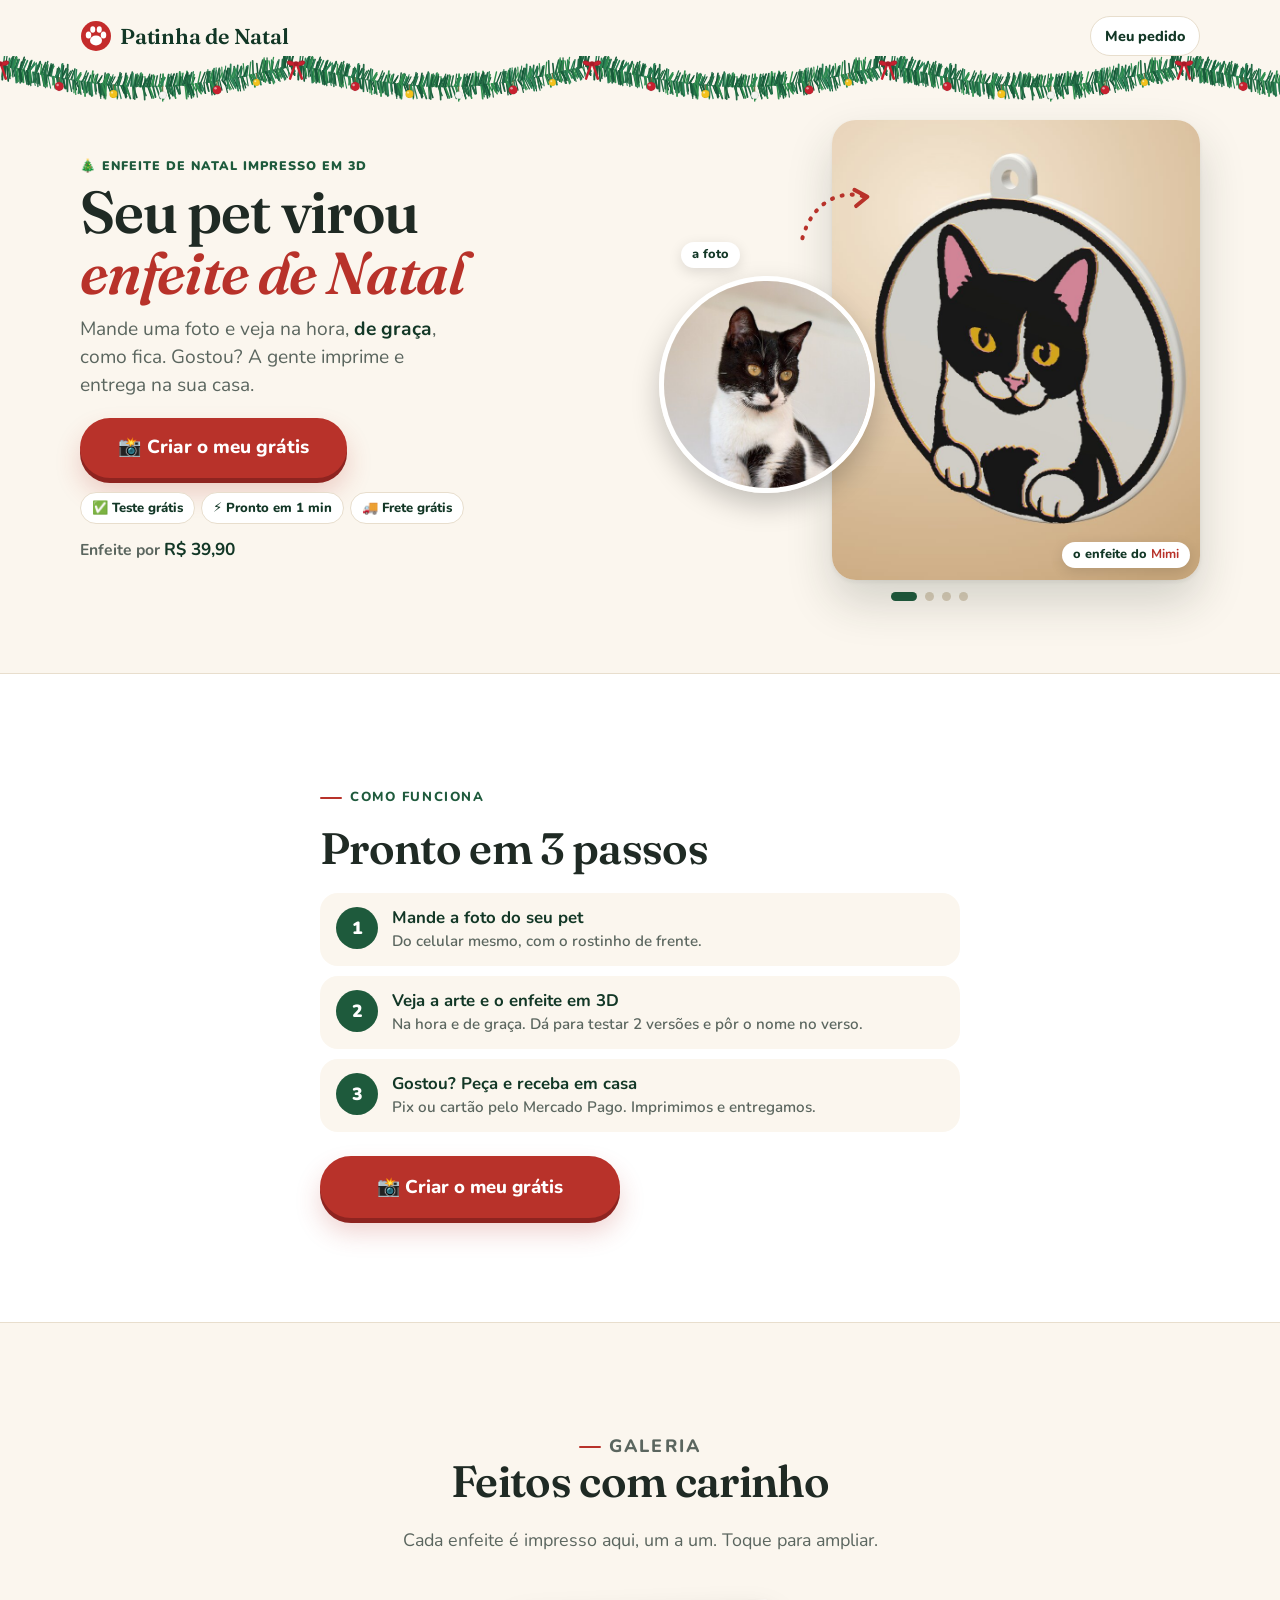
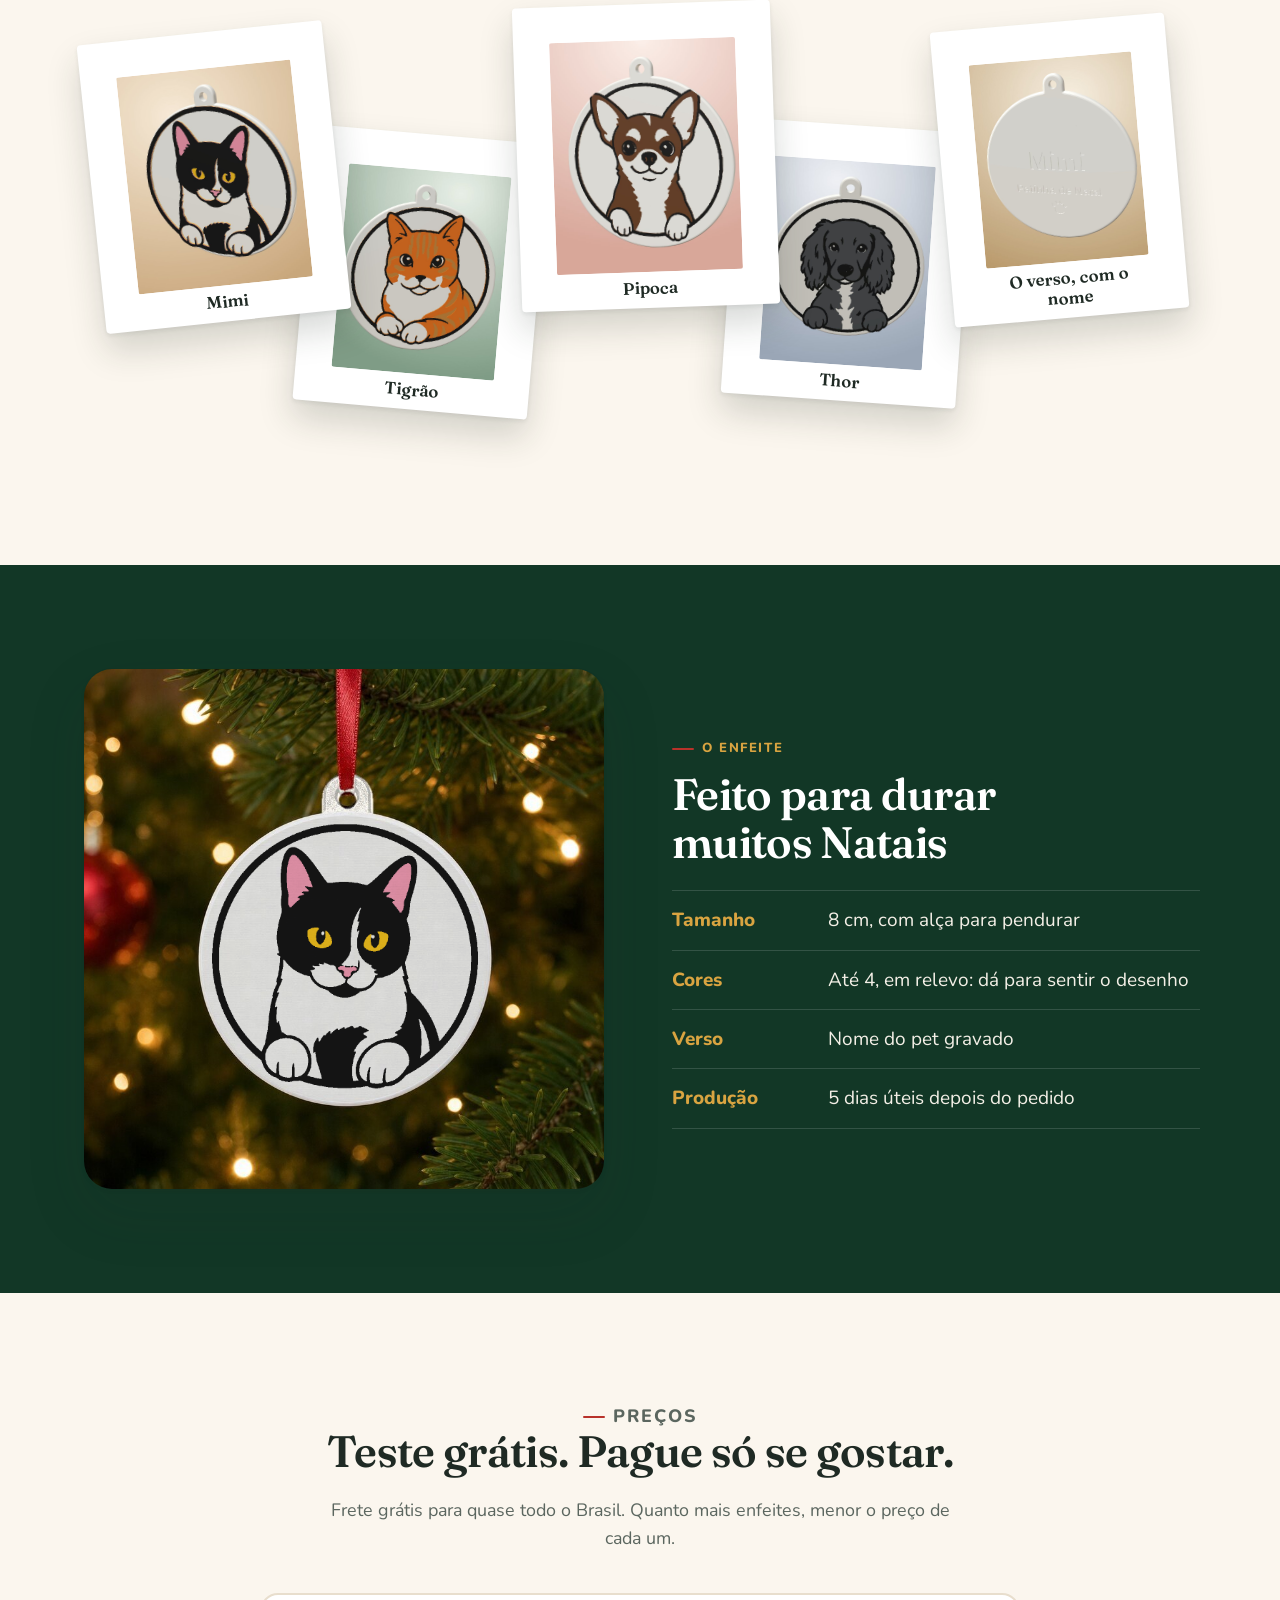
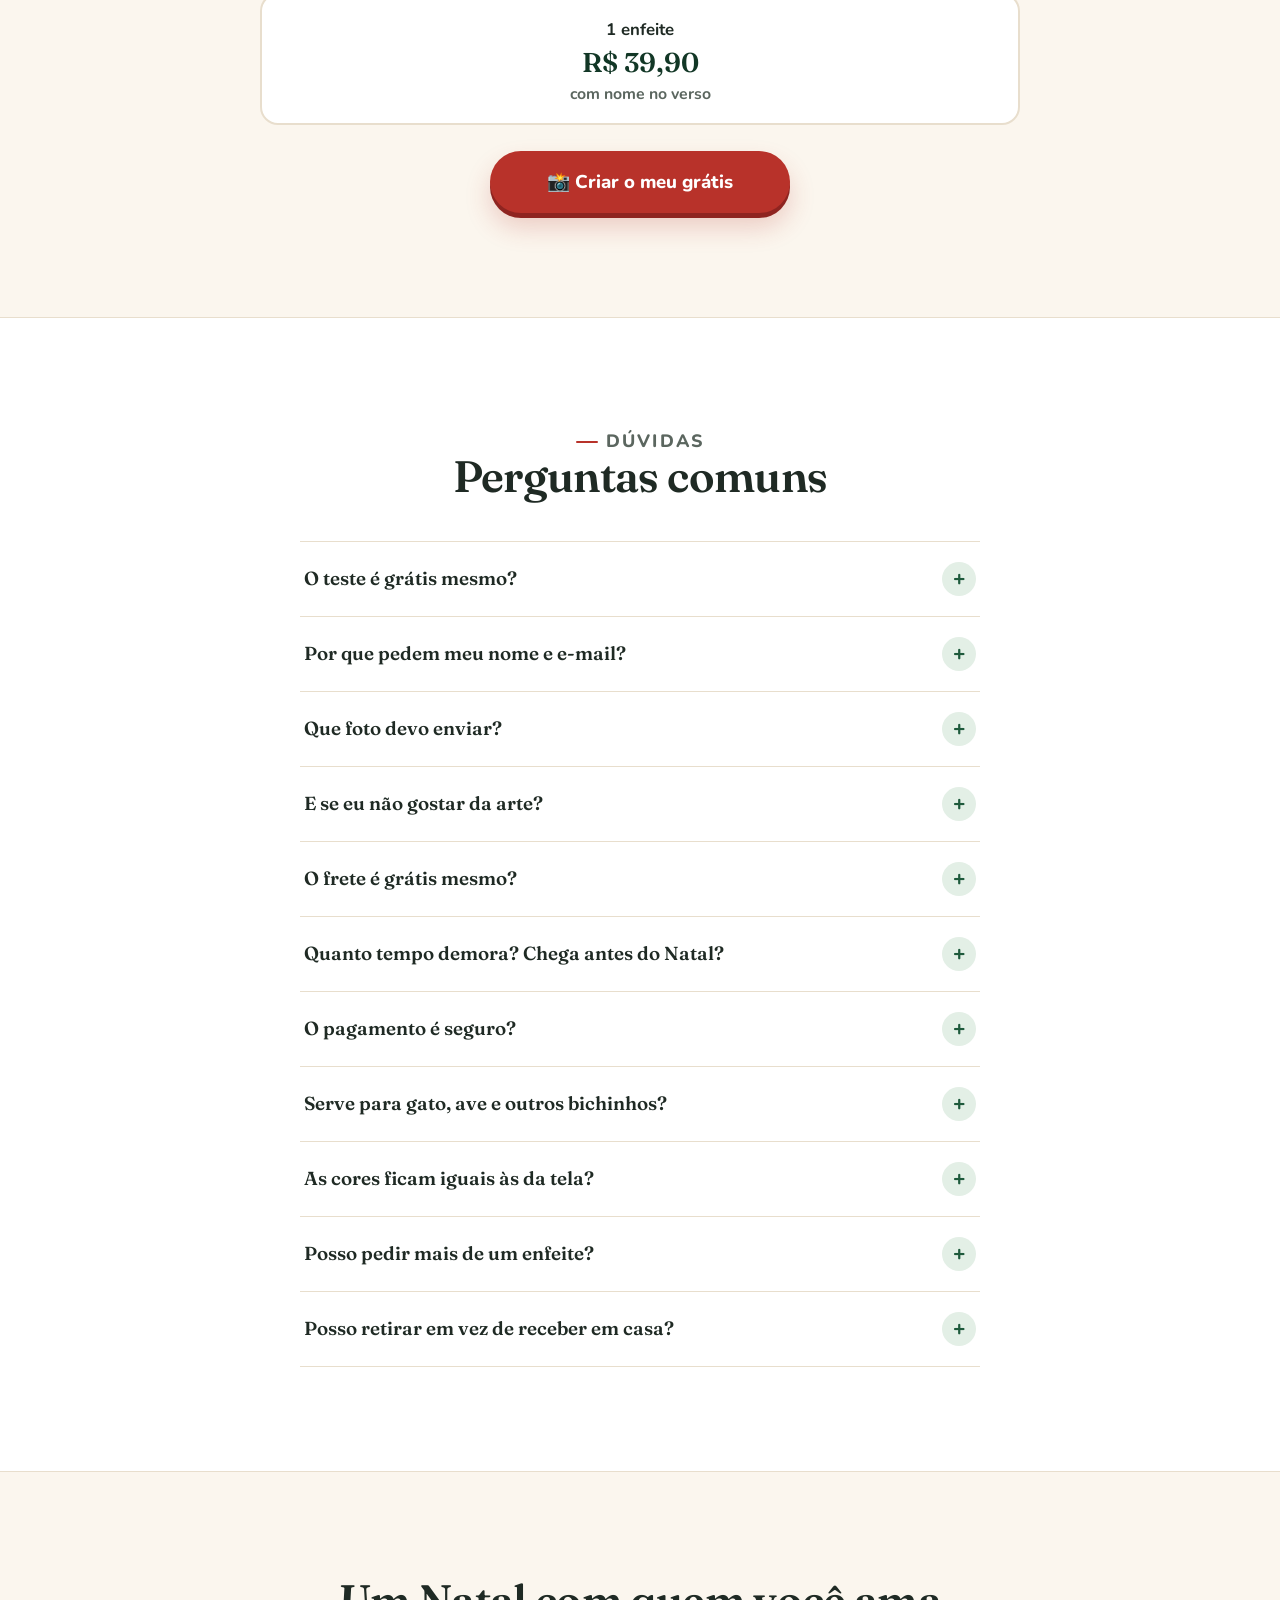
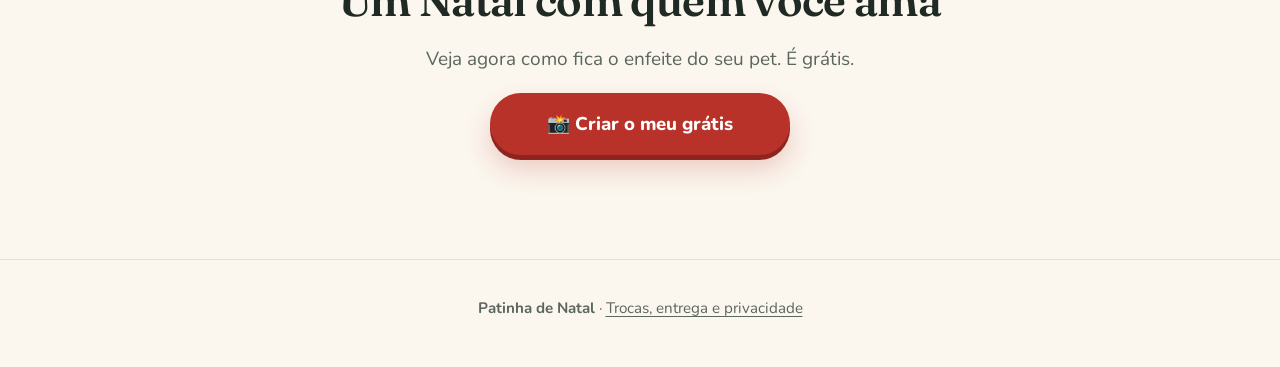
==== commit 7e48596a: "Servidor: contato antes de gerar, endereço por etapa, prévia menor da arte; versão nos arquivos para" ====
--- a/site/index.html
+++ b/site/index.html
@@ -14,8 +14,8 @@
   <link rel="preconnect" href="https://fonts.gstatic.com" crossorigin>
   <link href="https://fonts.googleapis.com/css2?family=Fraunces:ital,opsz,wght@0,9..144,600;1,9..144,600&family=Nunito:wght@600;700;800;900&display=swap" rel="stylesheet">
   <link rel="preload" as="image" href="img/galeria-1.jpg">
-  <link rel="stylesheet" href="css/style.css">
-  <link rel="stylesheet" href="css/home.css">
+  <link rel="stylesheet" href="css/style.css?v=15">
+  <link rel="stylesheet" href="css/home.css?v=15">
 </head>
 <body class="home">
   <div class="testbar" id="testbar" hidden>MODO DE TESTE ligado — os pedidos não são cobrados</div>
@@ -203,8 +203,8 @@
   </dialog>
 
   <script src="js/config.js"></script>
-  <script src="js/api.js"></script>
-  <script src="js/landing.js"></script>
-  <script src="js/gallery.js" defer></script>
+  <script src="js/api.js?v=15"></script>
+  <script src="js/landing.js?v=15"></script>
+  <script src="js/gallery.js?v=15" defer></script>
 </body>
 </html>
